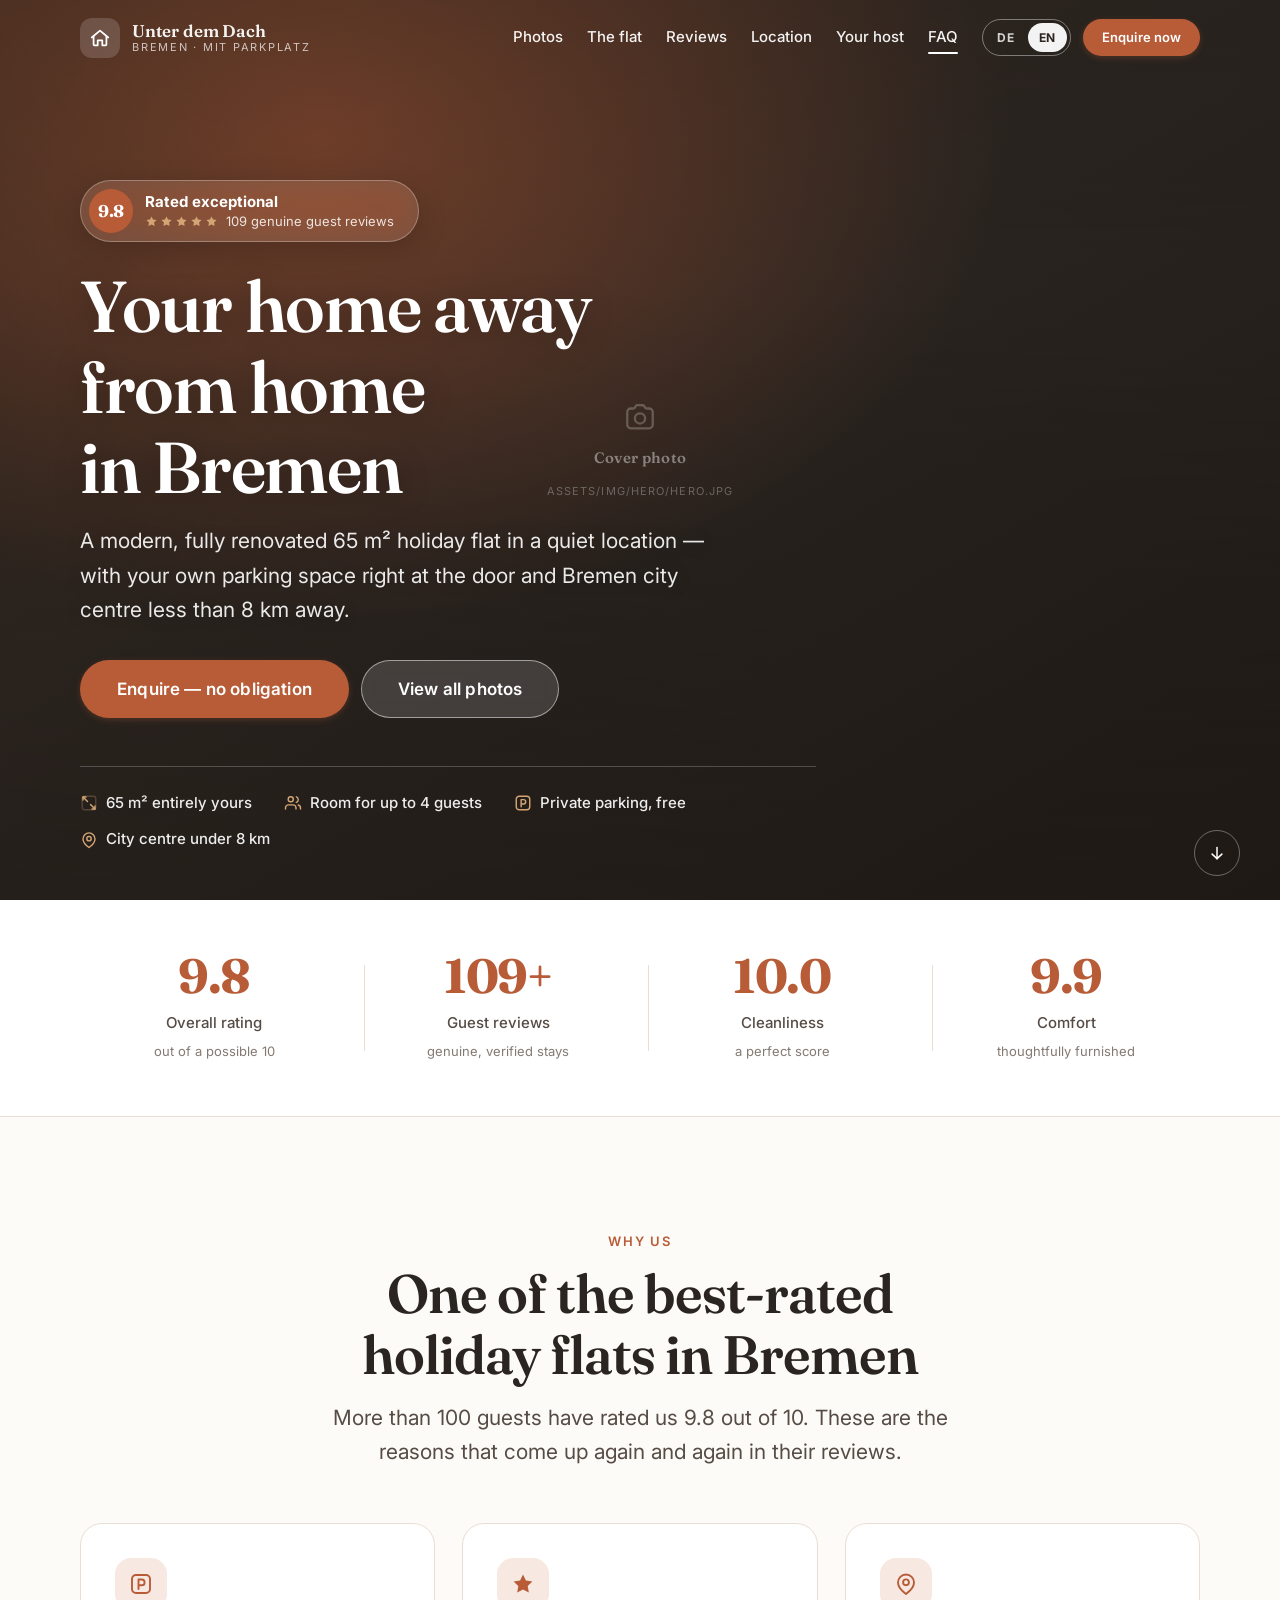
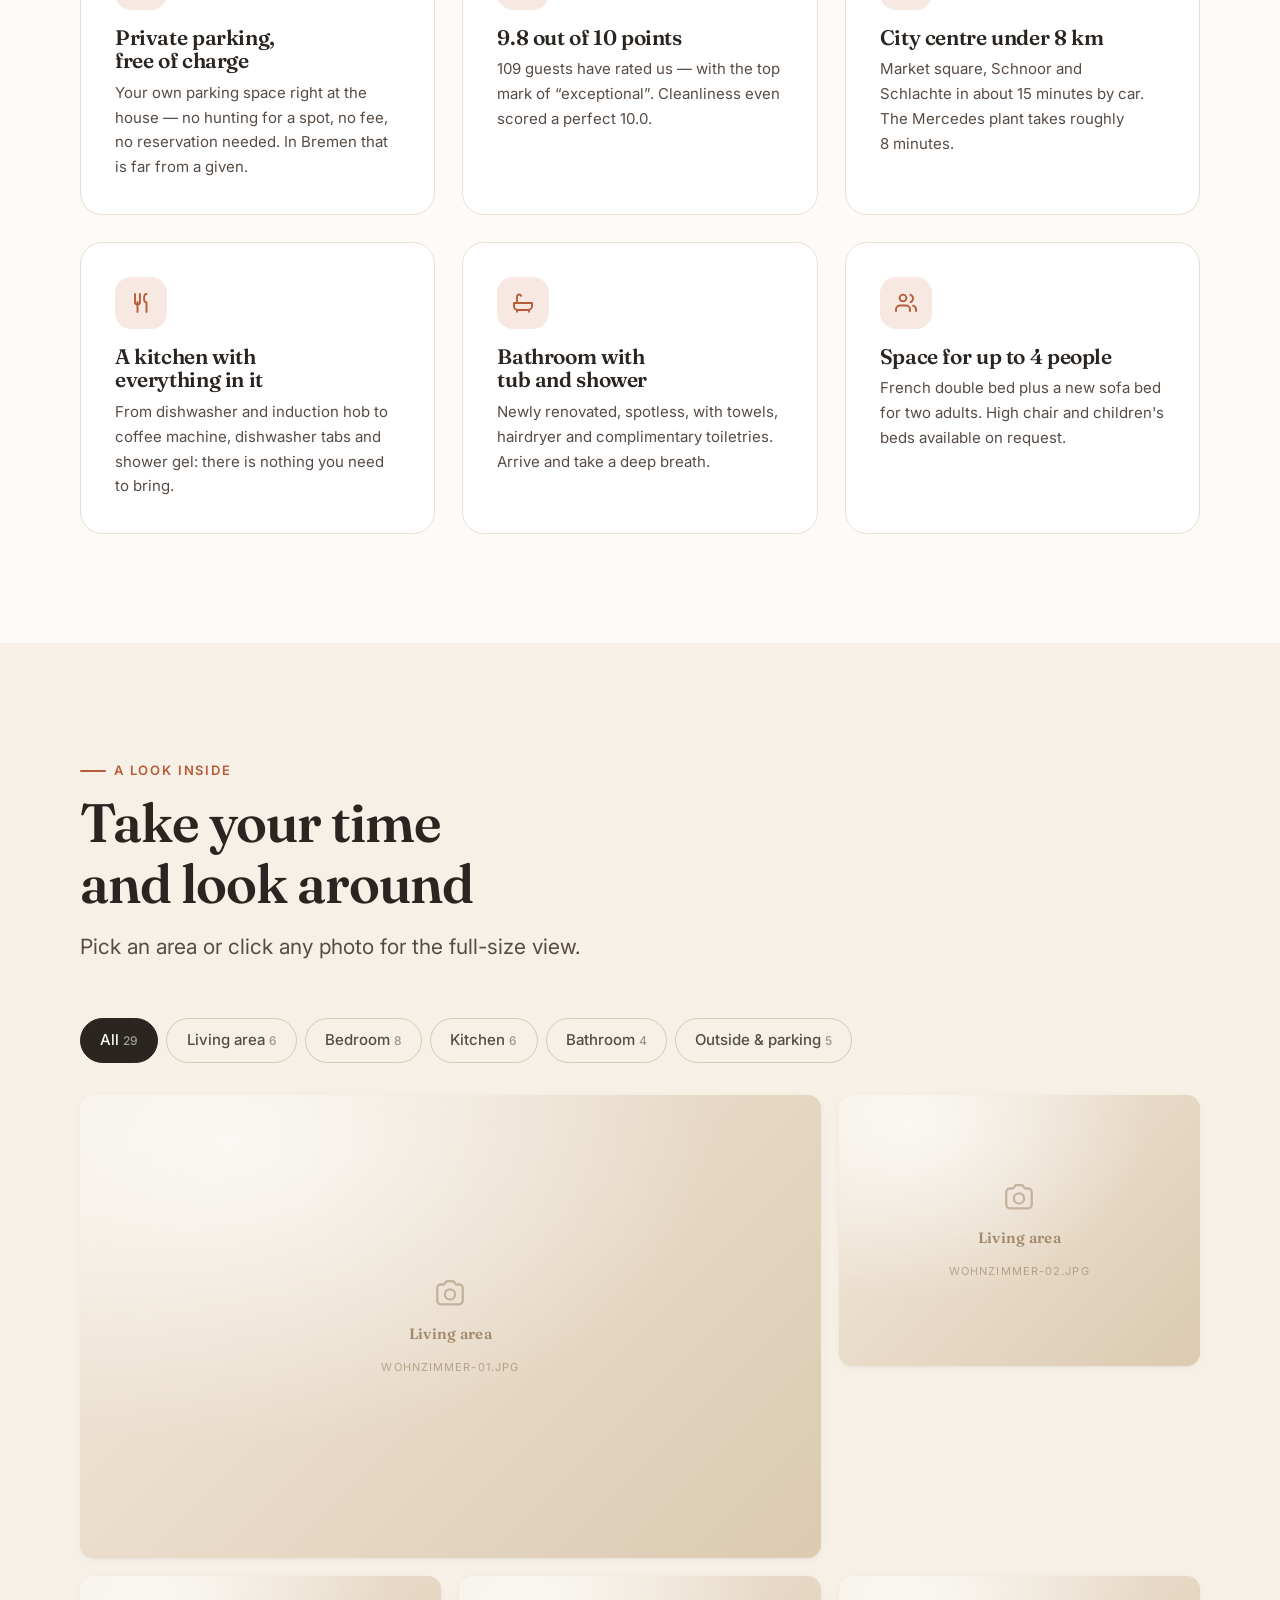
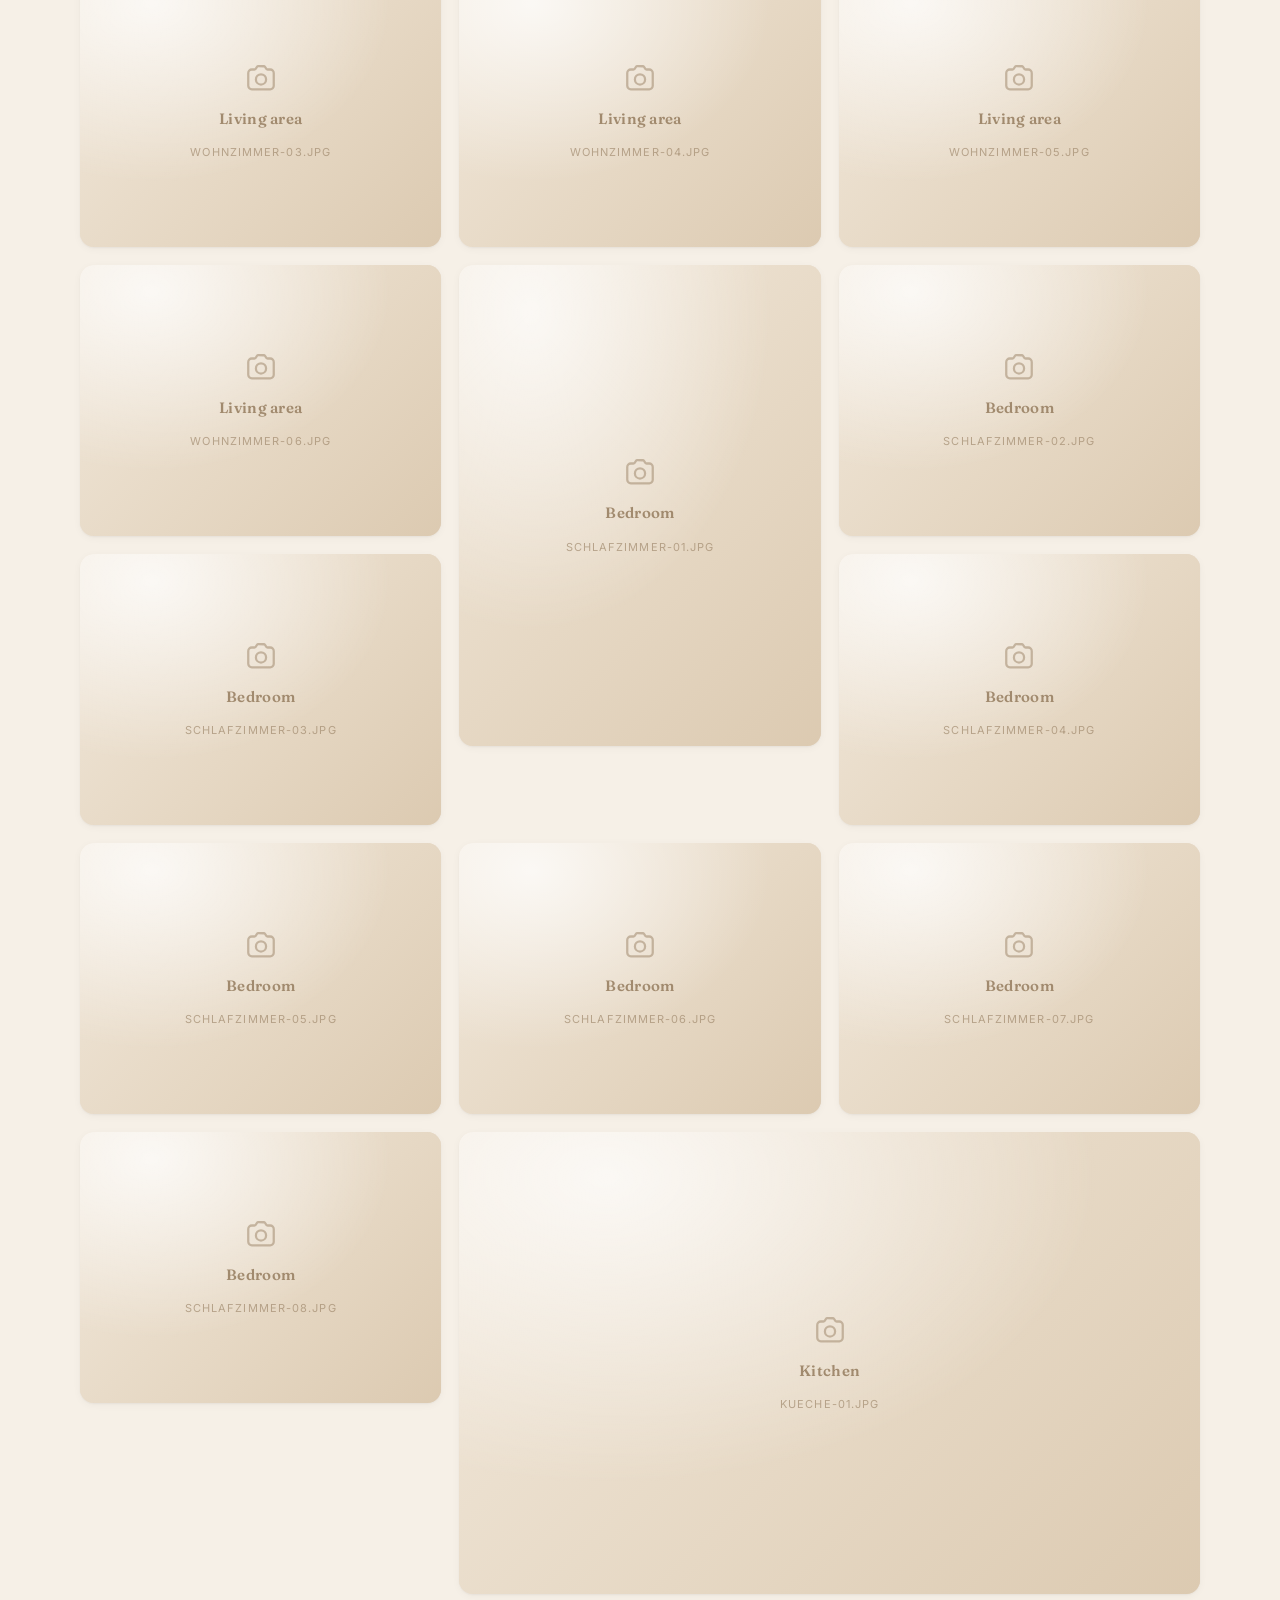
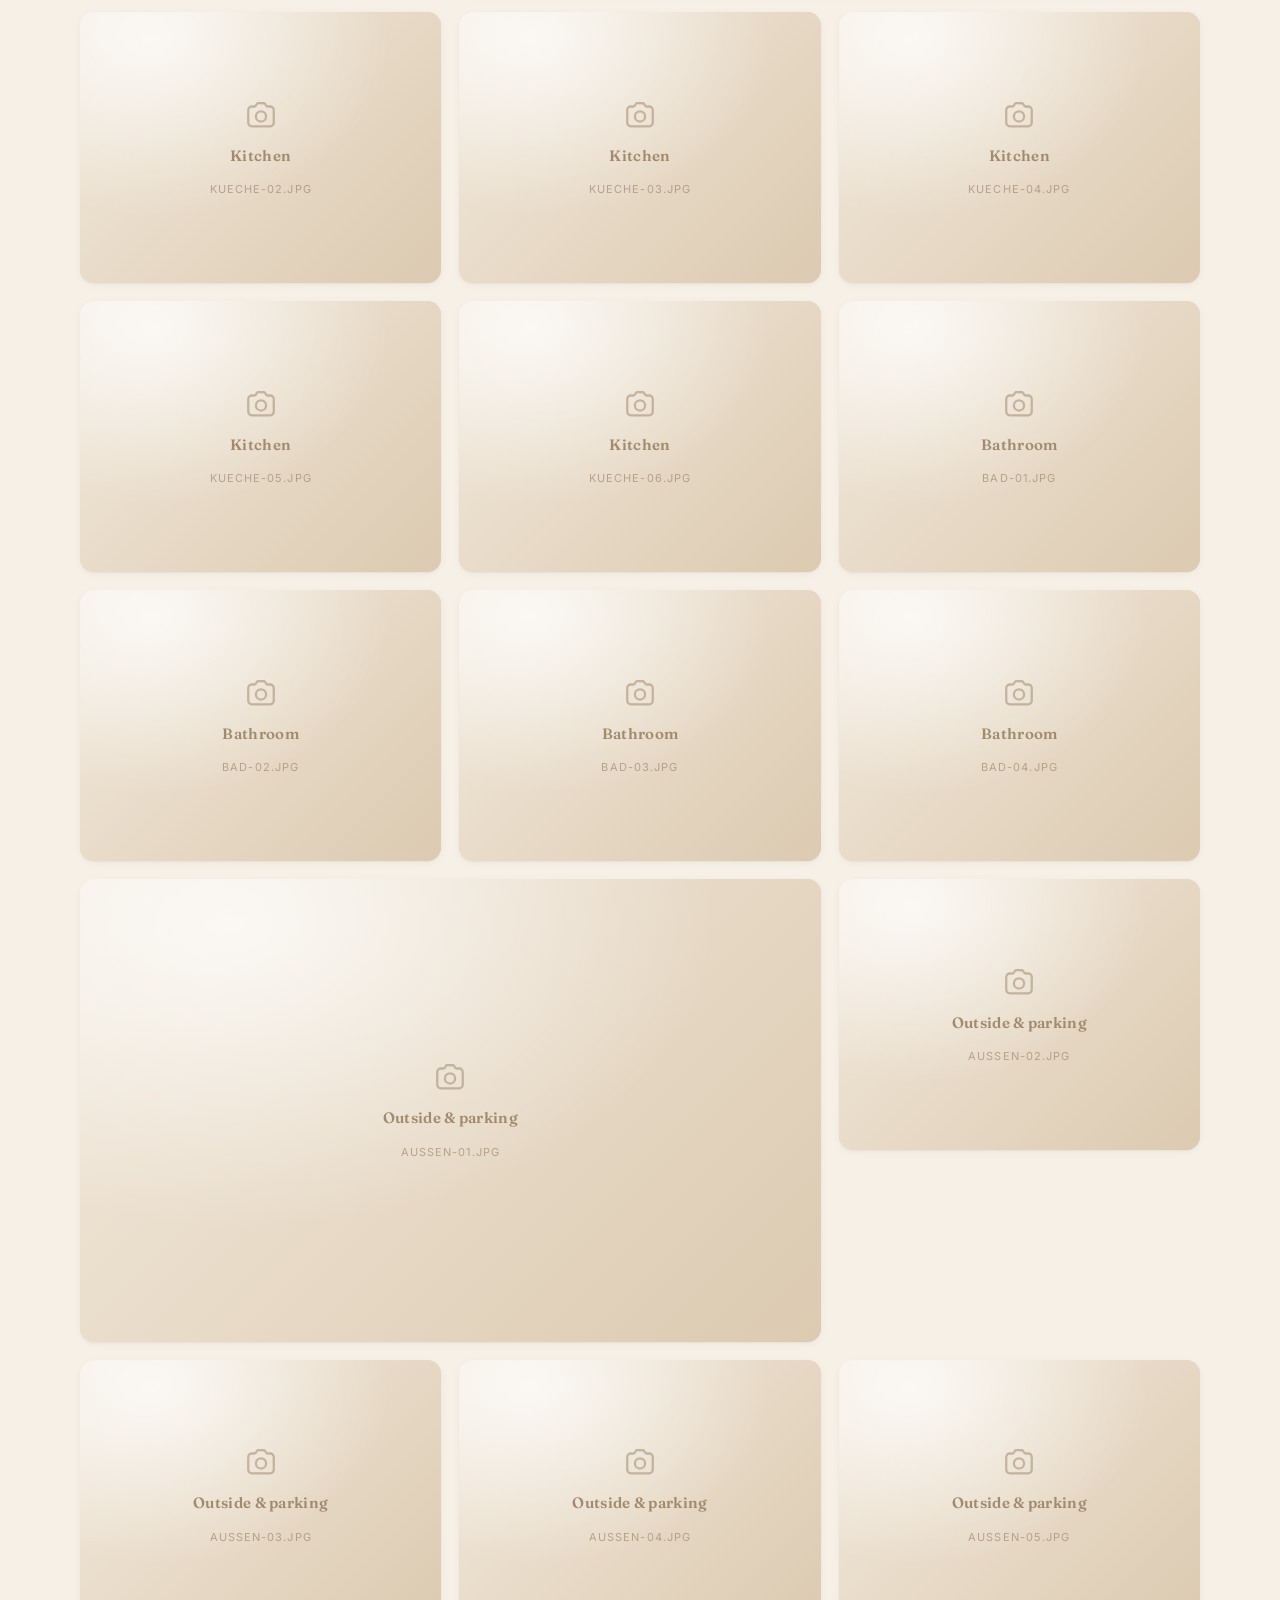
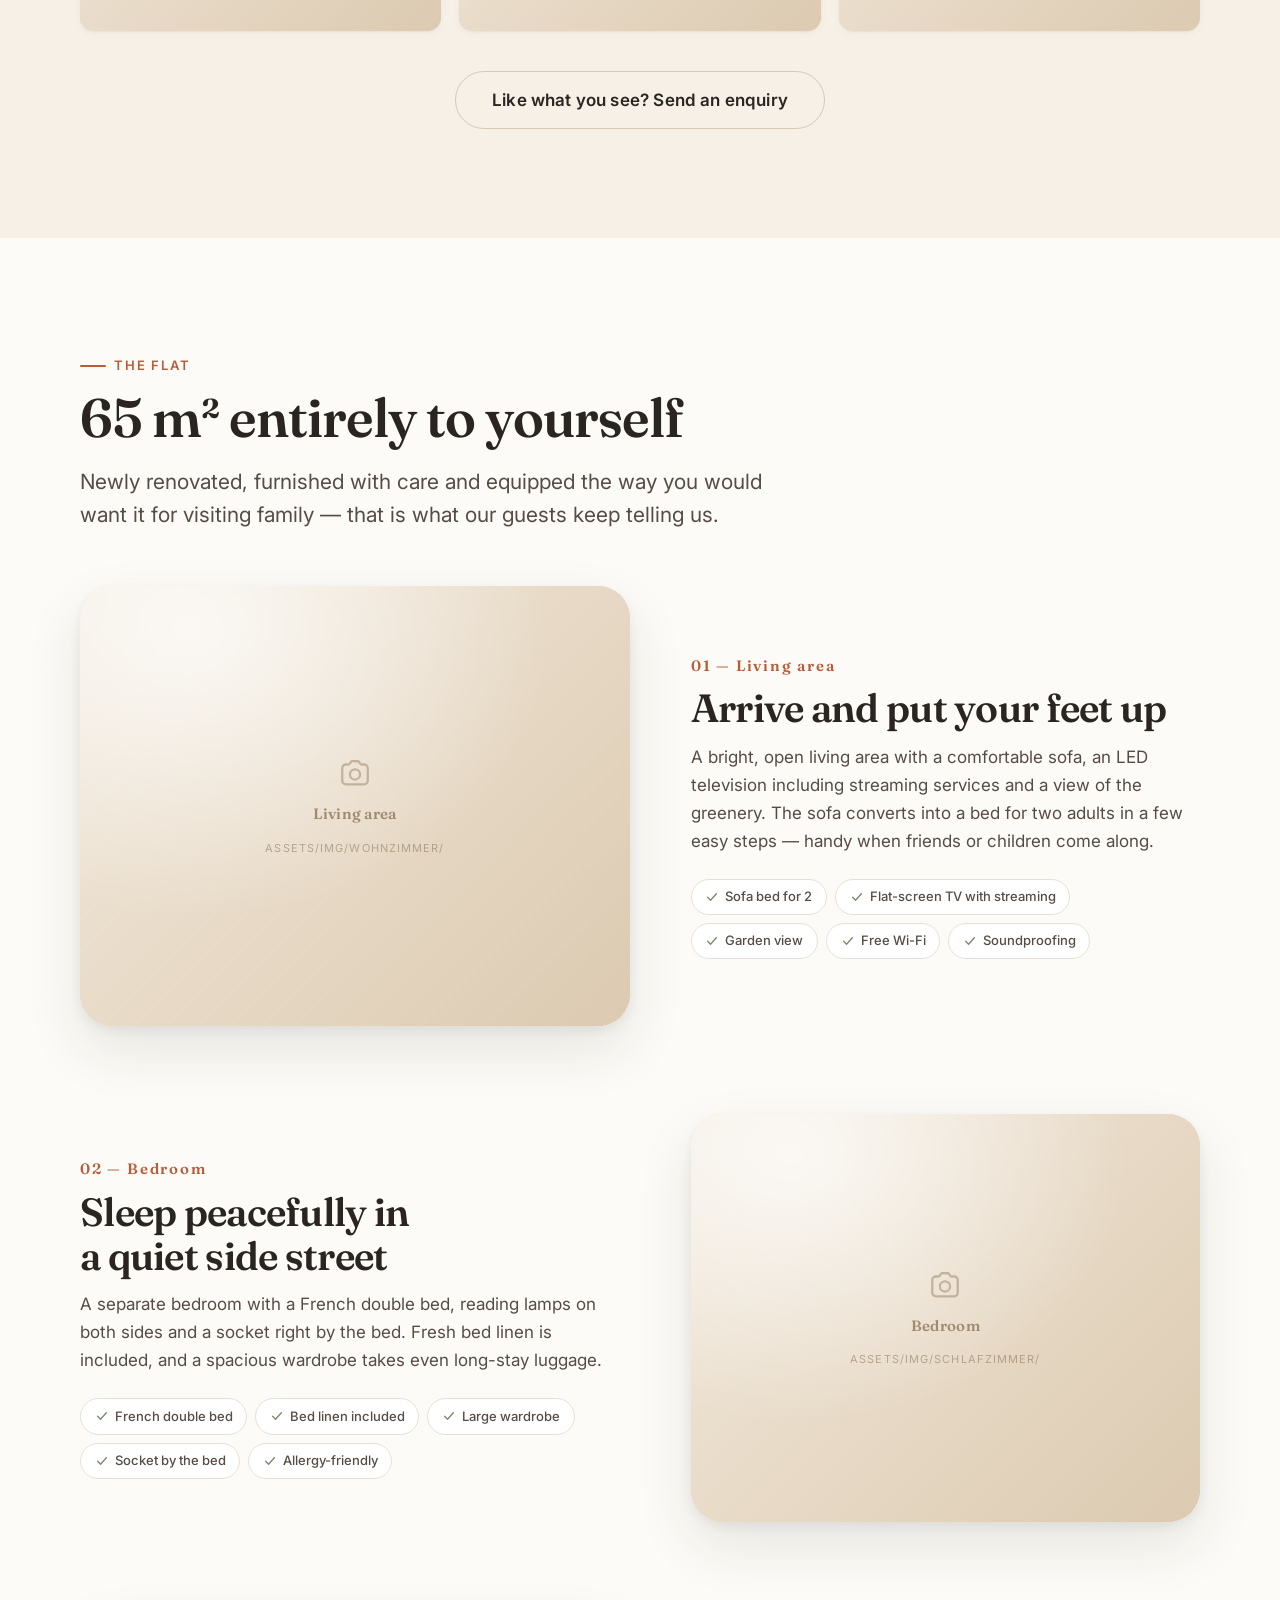
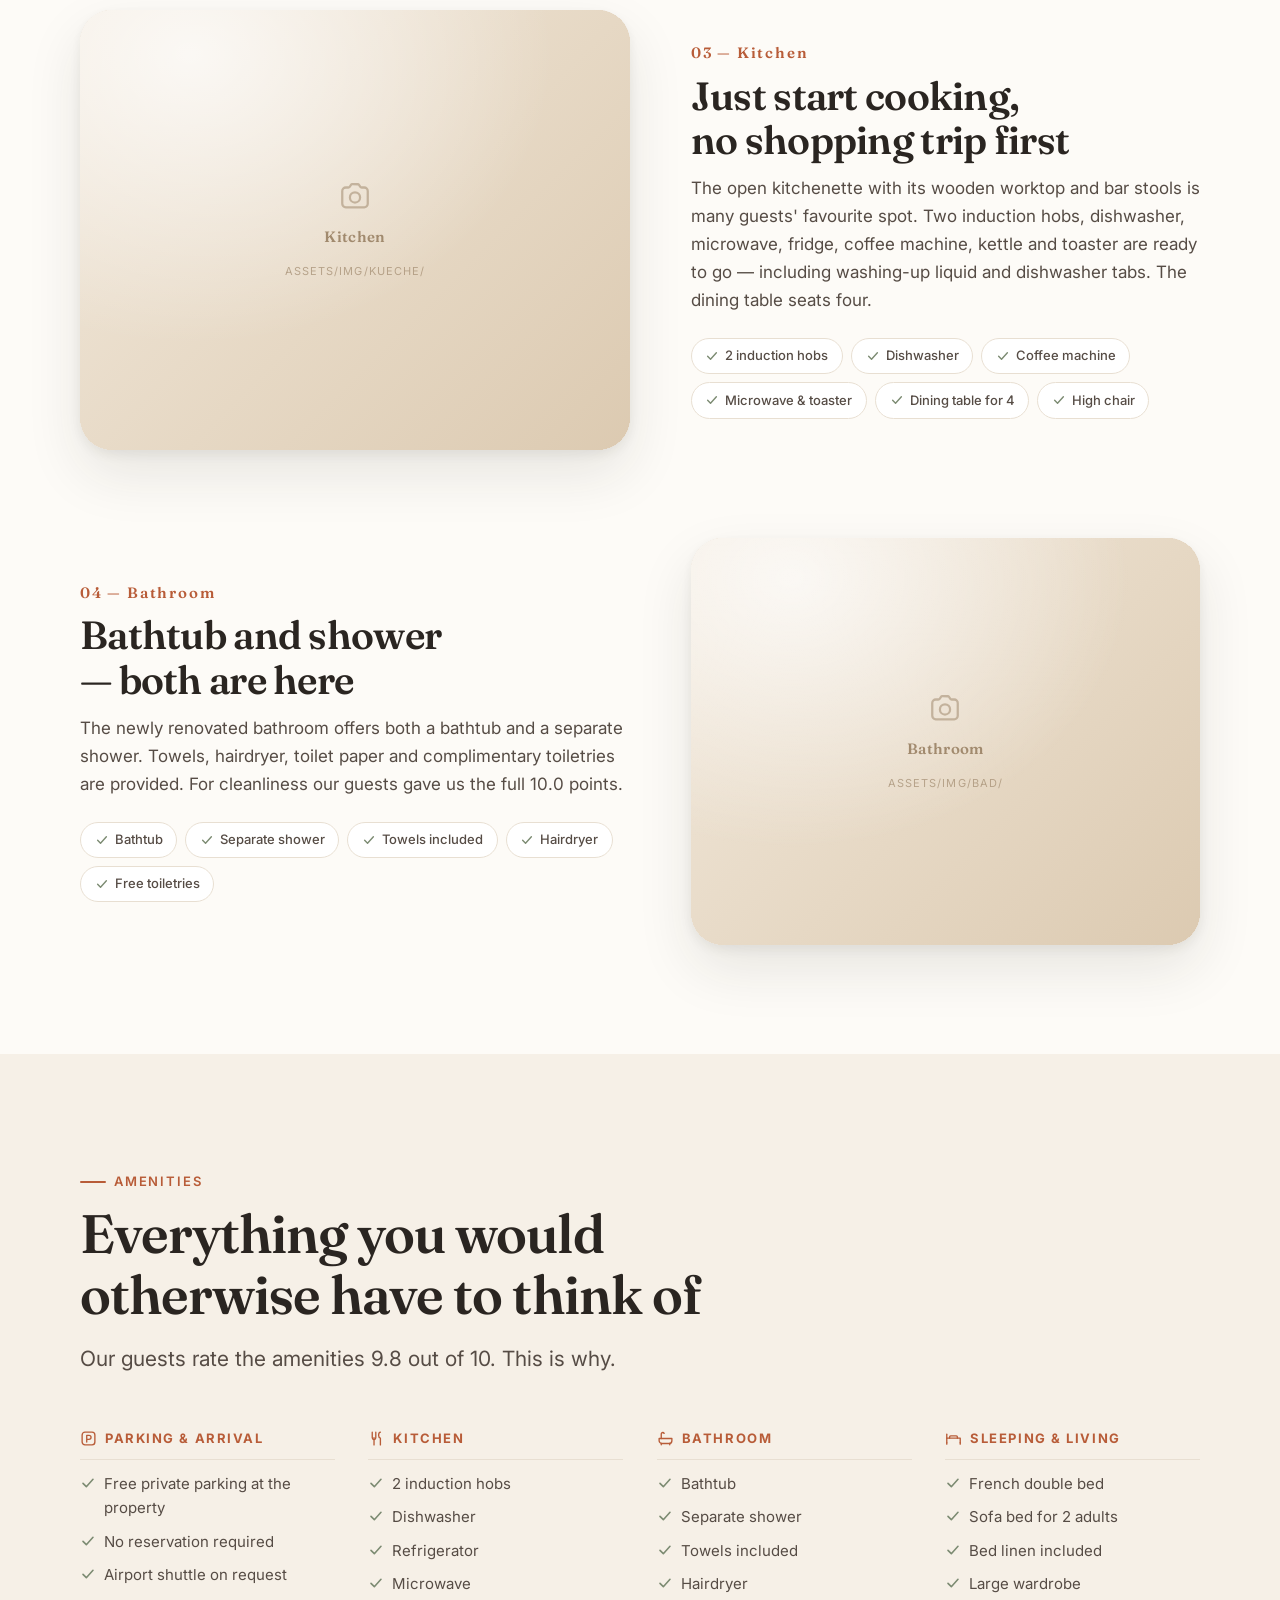
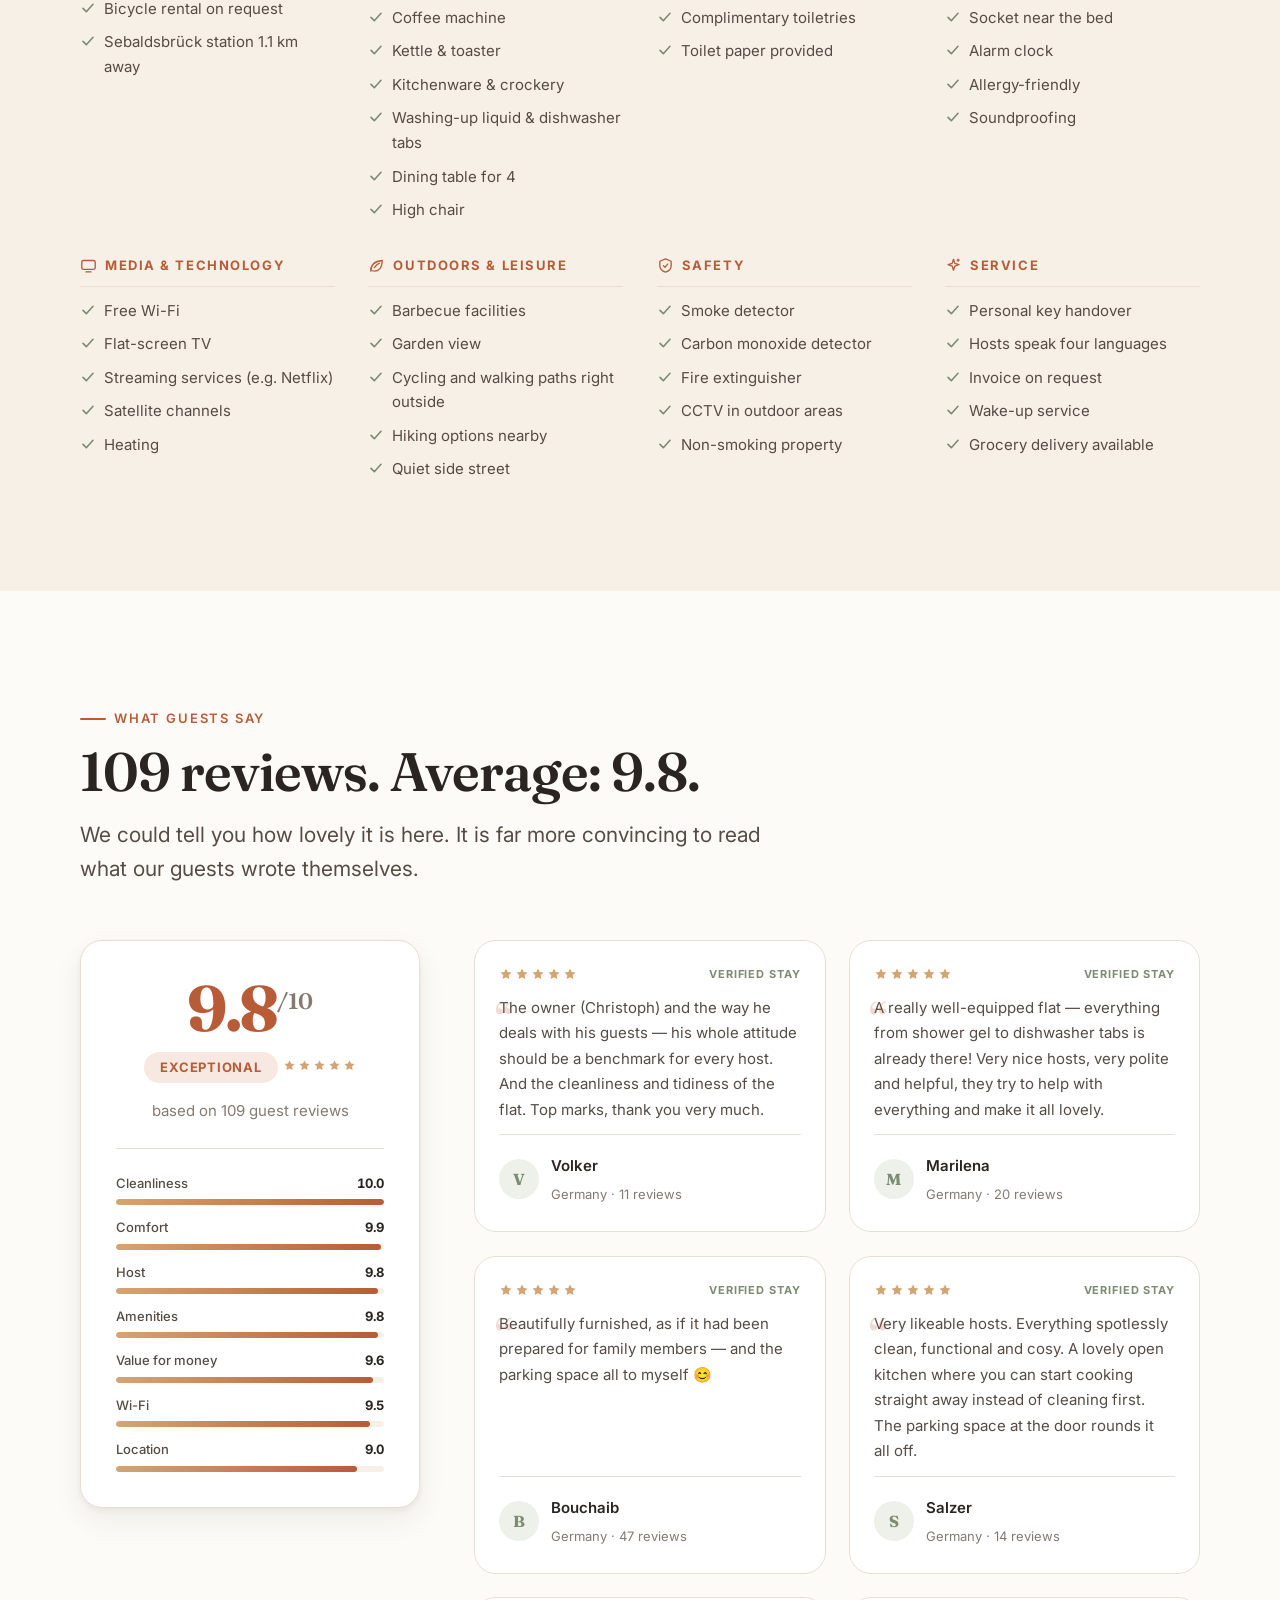
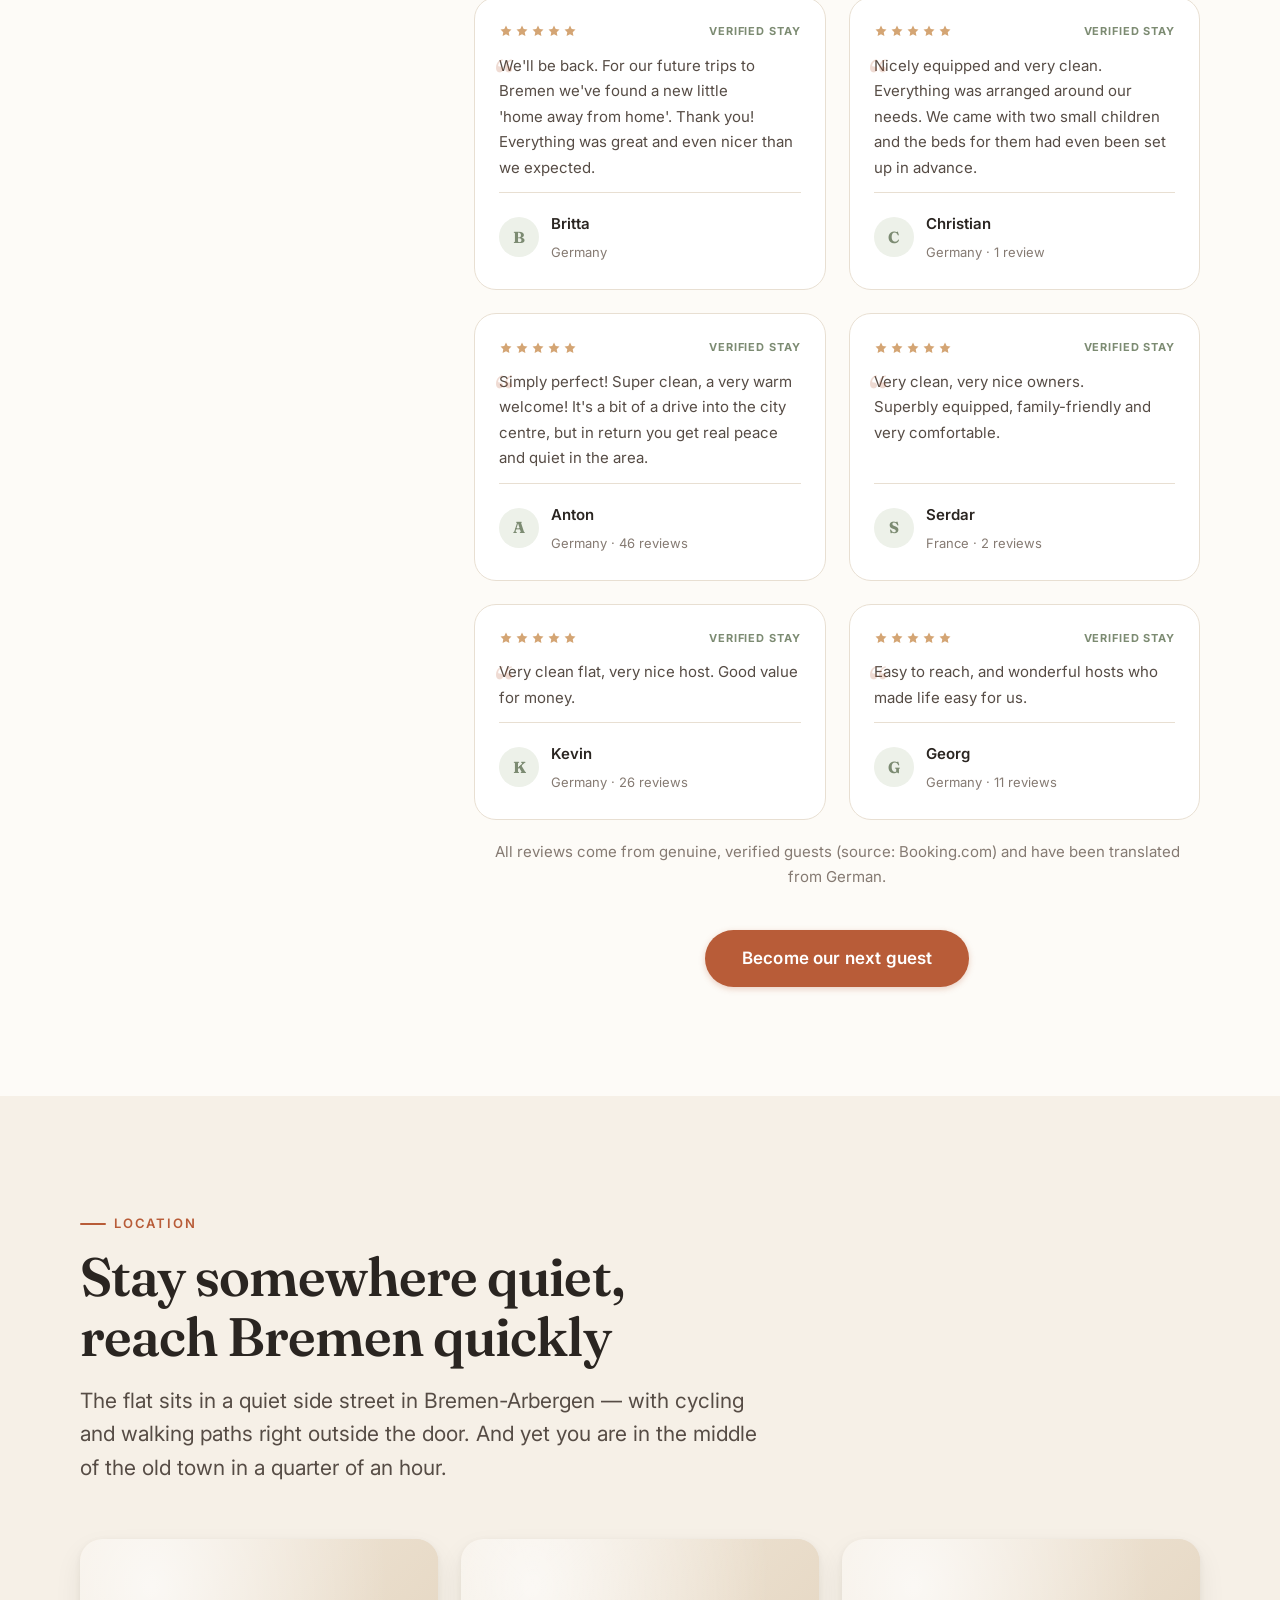
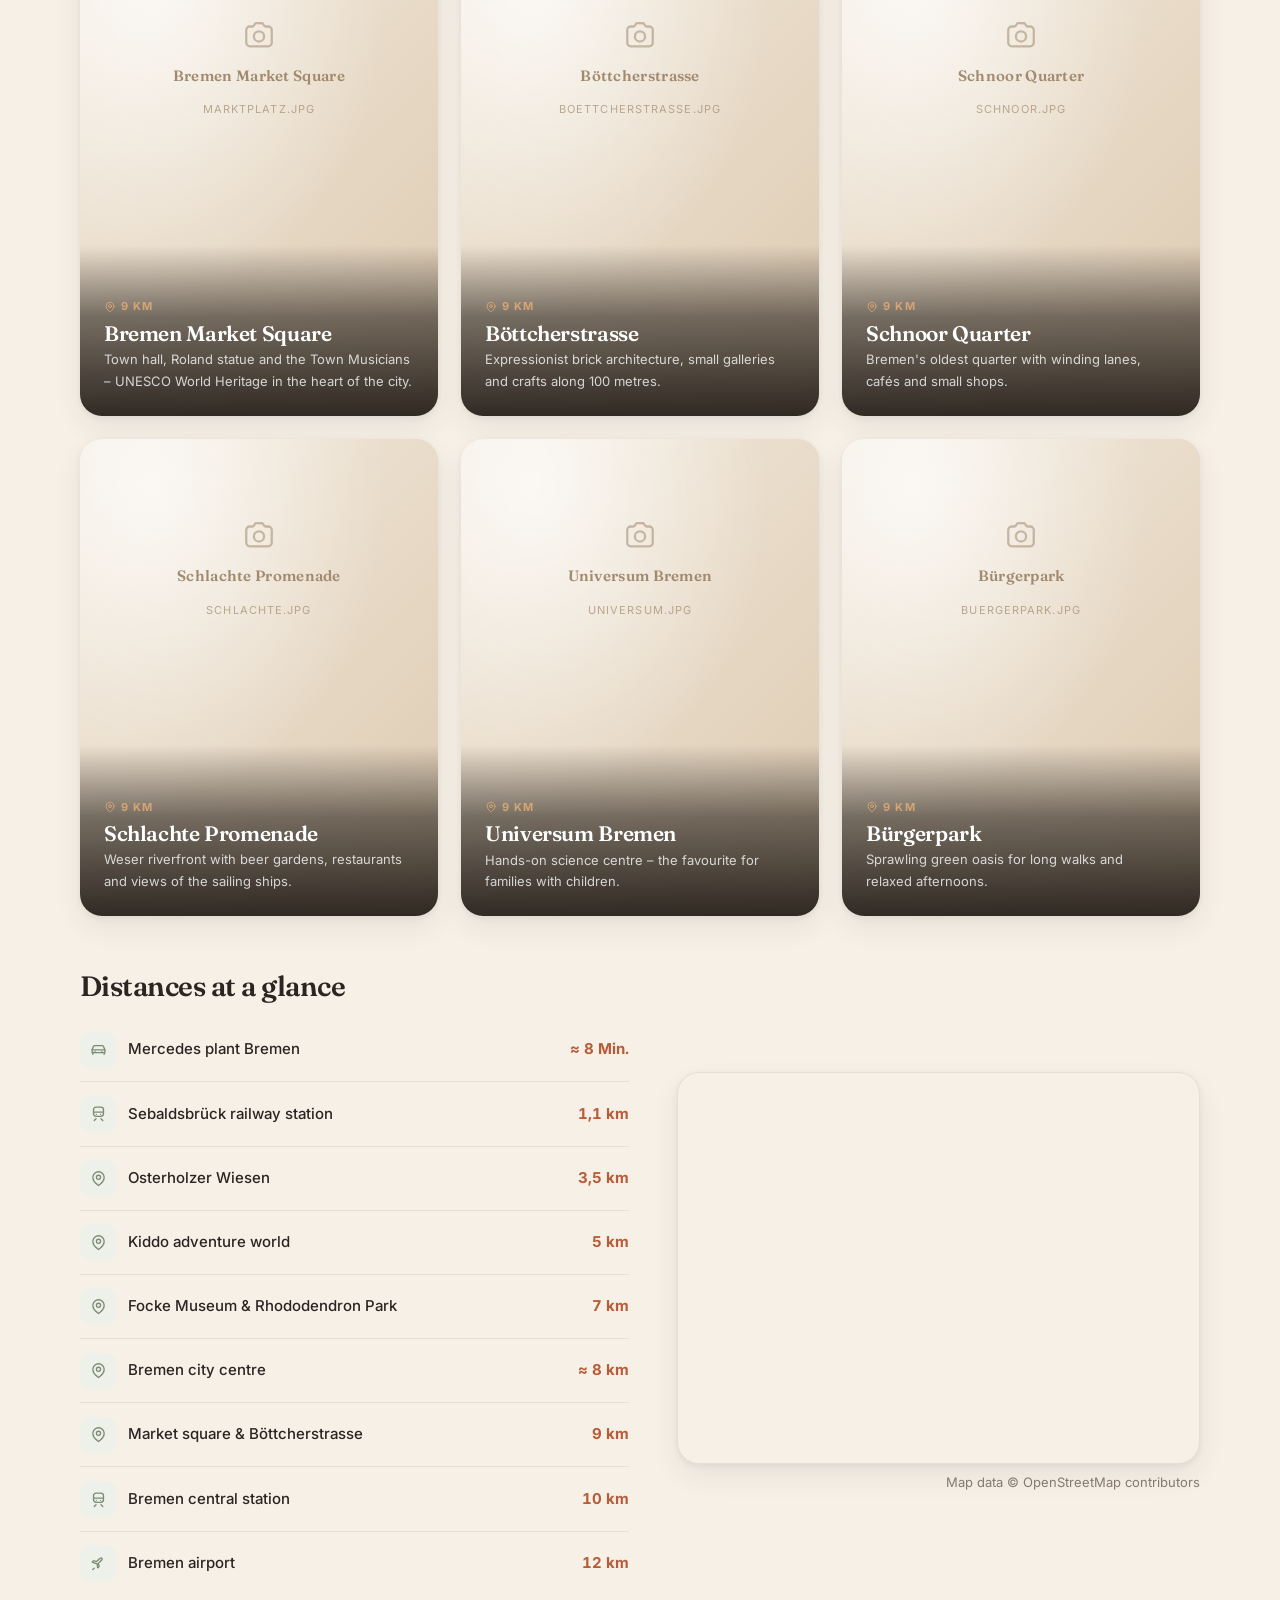
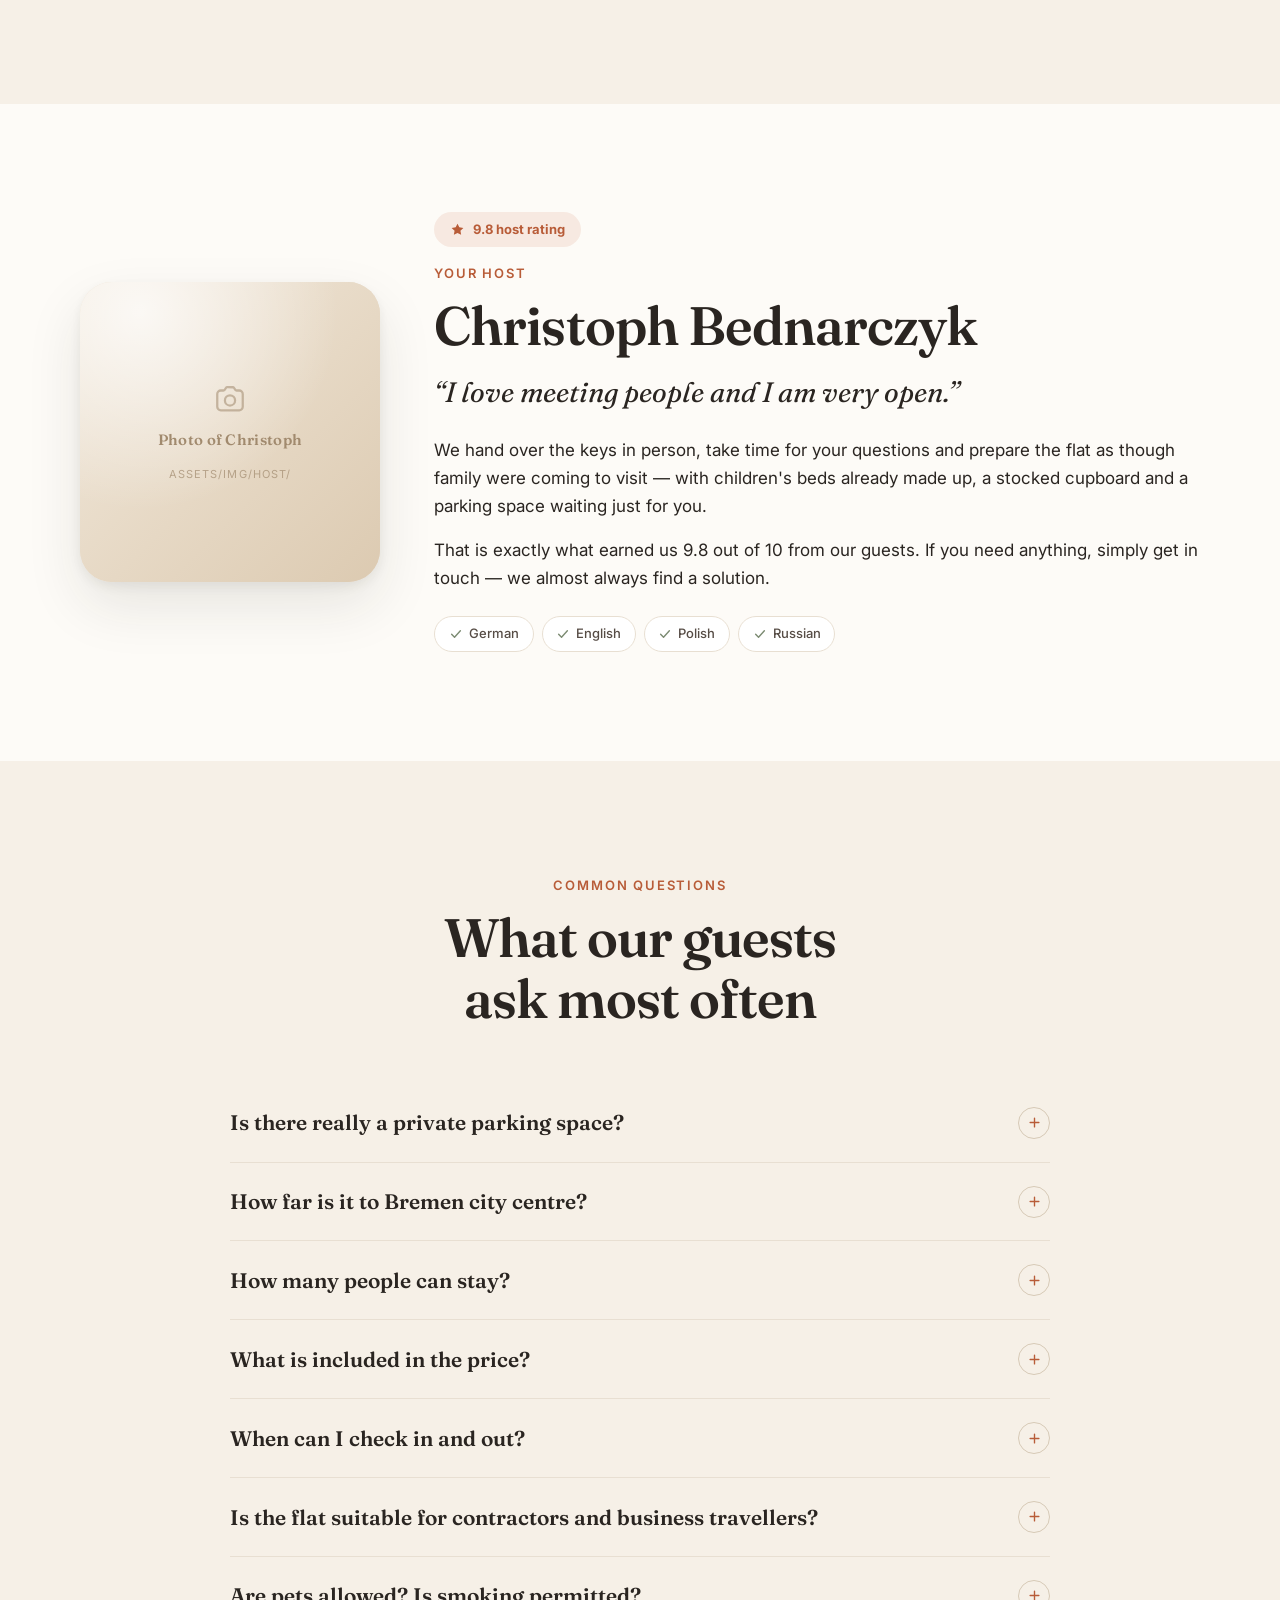
==== index.html @ 3c2c8887 "Landingpage für Ferienwohnung "Unter dem Dach mit Parkplatz" erstellen Statische Landingpage (HTML/C" ====
<!DOCTYPE html>
<html lang="de">
<head>
<meta charset="utf-8">
<meta name="viewport" content="width=device-width, initial-scale=1, viewport-fit=cover">
<title>Unter dem Dach mit Parkplatz · Ferienwohnung Bremen · 9,8/10 bei 109 Bewertungen</title>

<meta name="description" content="Moderne 65 m² Ferienwohnung in Bremen mit eigenem kostenlosen Parkplatz. 9,8 von 10 Punkten bei über 100 Gästebewertungen. Bremer Innenstadt unter 8 km. Jetzt direkt und ohne Buchungsgebühr anfragen.">
<meta name="keywords" content="Ferienwohnung Bremen, Apartment Bremen, Unterkunft Bremen Parkplatz, Monteurwohnung Bremen, Ferienwohnung Bremen Mercedes Werk, Unter dem Dach Bremen">
<meta name="author" content="Christoph Bednarczyk">
<meta name="robots" content="index, follow">
<meta name="theme-color" content="#B85C38">

<!-- Vorschau beim Teilen (WhatsApp, Facebook, LinkedIn) -->
<meta property="og:type" content="website">
<meta property="og:locale" content="de_DE">
<meta property="og:site_name" content="Unter dem Dach mit Parkplatz">
<meta property="og:title" content="Unter dem Dach mit Parkplatz · Ferienwohnung in Bremen">
<meta property="og:description" content="65 m², eigener Parkplatz, Innenstadt unter 8 km — 9,8 von 10 Punkten bei über 100 Gästebewertungen.">
<meta property="og:image" content="assets/img/og/og-image.jpg">
<meta property="og:image:width" content="1200">
<meta property="og:image:height" content="630">
<meta name="twitter:card" content="summary_large_image">
<meta name="twitter:title" content="Unter dem Dach mit Parkplatz · Ferienwohnung in Bremen">
<meta name="twitter:description" content="65 m², eigener Parkplatz, Innenstadt unter 8 km — 9,8 von 10 Punkten bei über 100 Gästebewertungen.">
<meta name="twitter:image" content="assets/img/og/og-image.jpg">

<link rel="canonical" href="https://unter-dem-dach-bremen.de/">
<link rel="icon" href="data:image/svg+xml,%3Csvg xmlns='http://www.w3.org/2000/svg' viewBox='0 0 32 32'%3E%3Crect width='32' height='32' rx='8' fill='%23B85C38'/%3E%3Cpath d='M8 15.5 16 9l8 6.5V24a1 1 0 0 1-1 1h-4.5v-5.5h-5V25H9a1 1 0 0 1-1-1z' fill='%23fff'/%3E%3C/svg%3E">

<link rel="preconnect" href="https://fonts.googleapis.com">
<link rel="preconnect" href="https://fonts.gstatic.com" crossorigin>
<link rel="stylesheet" href="https://fonts.googleapis.com/css2?family=Fraunces:opsz,wght@9..144,500;9..144,600;9..144,700&family=Inter:wght@400;500;600;700&display=swap">
<link rel="stylesheet" href="assets/css/styles.css">

<!-- Strukturierte Daten: sorgt für Sterne-Bewertung in den Google-Suchergebnissen -->
<script type="application/ld+json">
{
  "@context": "https://schema.org",
  "@type": "Apartment",
  "name": "Unter dem Dach mit Parkplatz",
  "description": "Moderne, neu sanierte 65 m² Ferienwohnung in Bremen-Arbergen mit kostenlosem Privatparkplatz, voll ausgestatteter Küche, Bad mit Wanne und Dusche sowie kostenfreiem WLAN. Platz für bis zu 4 Gäste.",
  "url": "https://unter-dem-dach-bremen.de/",
  "image": "https://unter-dem-dach-bremen.de/assets/img/og/og-image.jpg",
  "numberOfRooms": 2,
  "occupancy": { "@type": "QuantitativeValue", "maxValue": 4 },
  "floorSize": { "@type": "QuantitativeValue", "value": 65, "unitCode": "MTK" },
  "petsAllowed": false,
  "smokingAllowed": false,
  "yearBuilt": "1967",
  "address": {
    "@type": "PostalAddress",
    "streetAddress": "Rothaarstraße 23",
    "addressLocality": "Bremen",
    "addressRegion": "Bremen",
    "postalCode": "28307",
    "addressCountry": "DE"
  },
  "geo": { "@type": "GeoCoordinates", "latitude": 53.0546, "longitude": 8.9264 },
  "aggregateRating": {
    "@type": "AggregateRating",
    "ratingValue": "9.8",
    "bestRating": "10",
    "worstRating": "1",
    "ratingCount": "109",
    "reviewCount": "109"
  },
  "amenityFeature": [
    { "@type": "LocationFeatureSpecification", "name": "Kostenloser Privatparkplatz", "value": true },
    { "@type": "LocationFeatureSpecification", "name": "Kostenfreies WLAN", "value": true },
    { "@type": "LocationFeatureSpecification", "name": "Voll ausgestattete Küche", "value": true },
    { "@type": "LocationFeatureSpecification", "name": "Spülmaschine", "value": true },
    { "@type": "LocationFeatureSpecification", "name": "Badewanne", "value": true },
    { "@type": "LocationFeatureSpecification", "name": "Dusche", "value": true },
    { "@type": "LocationFeatureSpecification", "name": "Waschmaschine", "value": false },
    { "@type": "LocationFeatureSpecification", "name": "Flachbild-TV mit Streaming", "value": true },
    { "@type": "LocationFeatureSpecification", "name": "Grillmöglichkeit", "value": true },
    { "@type": "LocationFeatureSpecification", "name": "Nichtraucherunterkunft", "value": true },
    { "@type": "LocationFeatureSpecification", "name": "Kinderhochstuhl", "value": true },
    { "@type": "LocationFeatureSpecification", "name": "Rauchmelder und Kohlenmonoxid-Melder", "value": true }
  ],
  "review": [
    { "@type": "Review", "author": { "@type": "Person", "name": "Volker" },
      "reviewRating": { "@type": "Rating", "ratingValue": "10", "bestRating": "10" },
      "reviewBody": "Der Besitzer (Christoph) und der damit verbundene Umgang mit seinen Kunden, seine Grundeinstellung sollte jedem Vermieter von Unterkünften ein Maßstab sein. Die Sauberkeit und Ordnung der Wohnung. Top, vielen Dank." },
    { "@type": "Review", "author": { "@type": "Person", "name": "Marilena" },
      "reviewRating": { "@type": "Rating", "ratingValue": "10", "bestRating": "10" },
      "reviewBody": "Wirklich sehr gut ausgestattete Wohnung, es gibt sogar vom Duschgel bis zu Geschirrspültabs alles schon vor Ort! Sehr nette Gastgeber, sehr höflich und hilfsbereit." },
    { "@type": "Review", "author": { "@type": "Person", "name": "Britta" },
      "reviewRating": { "@type": "Rating", "ratingValue": "10", "bestRating": "10" },
      "reviewBody": "Wir kommen wieder. Bei unseren zukünftigen Bremen-Reisen haben wir ein neues kleines Zuhause auf Zeit gefunden. Es war alles super und schöner, als wir erwartet haben." }
  ]
}
</script>
<script type="application/ld+json">
{
  "@context": "https://schema.org",
  "@type": "FAQPage",
  "mainEntity": [
    { "@type": "Question", "name": "Gibt es einen Parkplatz?",
      "acceptedAnswer": { "@type": "Answer", "text": "Ja. Zur Wohnung gehört ein eigener Privatparkplatz direkt am Haus – kostenfrei und ohne Reservierung. Der Stellplatz steht während des gesamten Aufenthalts nur Ihnen zur Verfügung." } },
    { "@type": "Question", "name": "Wie weit ist es in die Bremer Innenstadt?",
      "acceptedAnswer": { "@type": "Answer", "text": "Der Bremer Marktplatz liegt rund 8 bis 9 km entfernt, mit dem Auto etwa 15 Minuten. Der Bahnhof Sebaldsbrück ist nur 1,1 km entfernt." } },
    { "@type": "Question", "name": "Wie viele Personen finden Platz?",
      "acceptedAnswer": { "@type": "Answer", "text": "Bis zu 4 Personen. Im Schlafzimmer steht ein französisches Doppelbett, im Wohnbereich eine neue Couch mit Schlafmöglichkeit für zwei Erwachsene. Ein Kinderhochstuhl ist vorhanden." } },
    { "@type": "Question", "name": "Sind Bettwäsche und Handtücher inklusive?",
      "acceptedAnswer": { "@type": "Answer", "text": "Ja, Bettwäsche und ein Handtuch pro Person sind im Preis enthalten. Auch Duschgel, Toilettenpapier und Geschirrspültabs sind vor Ort." } },
    { "@type": "Question", "name": "Wie weit ist das Mercedes-Werk Bremen entfernt?",
      "acceptedAnswer": { "@type": "Answer", "text": "Das Mercedes-Werk Bremen erreichen Sie mit dem Auto oder Fahrrad in etwa 8 Minuten. Die Wohnung ist damit auch für berufliche Aufenthalte gut geeignet." } },
    { "@type": "Question", "name": "Sind Haustiere erlaubt?",
      "acceptedAnswer": { "@type": "Answer", "text": "Haustiere sind in der Wohnung leider nicht gestattet. Die gesamte Unterkunft ist außerdem Nichtraucherbereich." } }
  ]
}
</script>
</head>

<body>
<a class="skip-link" href="#main" data-i18n="a11y.skip">Zum Inhalt springen</a>

<!-- =====================================================================
     Icon-Sammlung (unsichtbar, wird per <use> referenziert)
     ===================================================================== -->
<svg width="0" height="0" style="position:absolute" aria-hidden="true" focusable="false">
  <defs>
    <symbol id="i-roof" viewBox="0 0 24 24" fill="none" stroke="currentColor" stroke-width="1.9" stroke-linecap="round" stroke-linejoin="round"><path d="M3 11.5 12 4l9 7.5"/><path d="M5 10v9a1 1 0 0 0 1 1h3.5v-5.5h5V20H18a1 1 0 0 0 1-1v-9"/></symbol>
    <symbol id="i-star" viewBox="0 0 24 24" fill="currentColor"><path d="m12 2.6 2.9 5.9 6.5.95-4.7 4.58 1.11 6.47L12 17.44 6.19 20.5 7.3 14.03 2.6 9.45l6.5-.95z"/></symbol>
    <symbol id="i-parking" viewBox="0 0 24 24" fill="none" stroke="currentColor" stroke-width="1.9" stroke-linecap="round" stroke-linejoin="round"><rect x="3" y="3" width="18" height="18" rx="4"/><path d="M9.5 17V7.5h3.2a2.9 2.9 0 0 1 0 5.8H9.5"/></symbol>
    <symbol id="i-wifi" viewBox="0 0 24 24" fill="none" stroke="currentColor" stroke-width="1.9" stroke-linecap="round" stroke-linejoin="round"><path d="M2.5 9a15 15 0 0 1 19 0"/><path d="M5.6 12.6a10 10 0 0 1 12.8 0"/><path d="M8.8 16.2a5.2 5.2 0 0 1 6.4 0"/><circle cx="12" cy="19.5" r="1.1" fill="currentColor" stroke="none"/></symbol>
    <symbol id="i-area" viewBox="0 0 24 24" fill="none" stroke="currentColor" stroke-width="1.9" stroke-linecap="round" stroke-linejoin="round"><path d="M4 8V4h4"/><path d="M20 16v4h-4"/><path d="M4 4l6 6"/><path d="M20 20l-6-6"/><rect x="3" y="3" width="18" height="18" rx="3" opacity=".28"/></symbol>
    <symbol id="i-users" viewBox="0 0 24 24" fill="none" stroke="currentColor" stroke-width="1.9" stroke-linecap="round" stroke-linejoin="round"><path d="M16 20v-1.5a4 4 0 0 0-4-4H6a4 4 0 0 0-4 4V20"/><circle cx="9" cy="7" r="3.4"/><path d="M22 20v-1.5a4 4 0 0 0-3-3.87"/><path d="M16.5 3.8a4 4 0 0 1 0 7.4"/></symbol>
    <symbol id="i-pin" viewBox="0 0 24 24" fill="none" stroke="currentColor" stroke-width="1.9" stroke-linecap="round" stroke-linejoin="round"><path d="M20 10.5c0 5.5-8 11.5-8 11.5s-8-6-8-11.5a8 8 0 0 1 16 0Z"/><circle cx="12" cy="10.3" r="2.9"/></symbol>
    <symbol id="i-check" viewBox="0 0 24 24" fill="none" stroke="currentColor" stroke-width="2.4" stroke-linecap="round" stroke-linejoin="round"><path d="m4.5 12.5 5 5 10-11"/></symbol>
    <symbol id="i-check-circle" viewBox="0 0 24 24" fill="none" stroke="currentColor" stroke-width="1.9" stroke-linecap="round" stroke-linejoin="round"><circle cx="12" cy="12" r="9.2"/><path d="m8 12.3 2.7 2.7L16 9.6"/></symbol>
    <symbol id="i-plus" viewBox="0 0 24 24" fill="none" stroke="currentColor" stroke-width="2.2" stroke-linecap="round"><path d="M12 5v14M5 12h14"/></symbol>
    <symbol id="i-arrow-down" viewBox="0 0 24 24" fill="none" stroke="currentColor" stroke-width="2" stroke-linecap="round" stroke-linejoin="round"><path d="M12 4.5v15"/><path d="m5.5 13.5 6.5 6 6.5-6"/></symbol>
    <symbol id="i-arrow-right" viewBox="0 0 24 24" fill="none" stroke="currentColor" stroke-width="2" stroke-linecap="round" stroke-linejoin="round"><path d="M4.5 12h15"/><path d="m13 5.5 6.5 6.5-6.5 6.5"/></symbol>
    <symbol id="i-chev-left" viewBox="0 0 24 24" fill="none" stroke="currentColor" stroke-width="2.2" stroke-linecap="round" stroke-linejoin="round"><path d="m15 5-7 7 7 7"/></symbol>
    <symbol id="i-chev-right" viewBox="0 0 24 24" fill="none" stroke="currentColor" stroke-width="2.2" stroke-linecap="round" stroke-linejoin="round"><path d="m9 5 7 7-7 7"/></symbol>
    <symbol id="i-x" viewBox="0 0 24 24" fill="none" stroke="currentColor" stroke-width="2.2" stroke-linecap="round"><path d="M6 6l12 12M18 6 6 18"/></symbol>
    <symbol id="i-menu" viewBox="0 0 24 24" fill="none" stroke="currentColor" stroke-width="2" stroke-linecap="round"><path d="M4 7h16M4 12h16M4 17h16"/></symbol>
    <symbol id="i-camera" viewBox="0 0 24 24" fill="none" stroke="currentColor" stroke-width="1.6" stroke-linecap="round" stroke-linejoin="round"><path d="M3 8.5A2.5 2.5 0 0 1 5.5 6h1.9a1 1 0 0 0 .83-.44l.94-1.4A1 1 0 0 1 10 3.7h4a1 1 0 0 1 .83.45l.94 1.4A1 1 0 0 0 16.6 6h1.9A2.5 2.5 0 0 1 21 8.5v9a2.5 2.5 0 0 1-2.5 2.5h-13A2.5 2.5 0 0 1 3 17.5Z"/><circle cx="12" cy="13" r="3.6"/></symbol>
    <symbol id="i-kitchen" viewBox="0 0 24 24" fill="none" stroke="currentColor" stroke-width="1.9" stroke-linecap="round" stroke-linejoin="round"><path d="M6 3v8a2.5 2.5 0 0 0 5 0V3"/><path d="M8.5 11v10"/><path d="M17.5 3c-1.4 0-2.5 2-2.5 4.8 0 2.2.9 3.4 2.5 3.7V21"/></symbol>
    <symbol id="i-bath" viewBox="0 0 24 24" fill="none" stroke="currentColor" stroke-width="1.9" stroke-linecap="round" stroke-linejoin="round"><path d="M3 12h18v3a4 4 0 0 1-4 4H7a4 4 0 0 1-4-4Z"/><path d="M6 12V5.6A2.1 2.1 0 0 1 8.1 3.5c1 0 1.7.5 2 1.3"/><path d="M6 19v1.8M18 19v1.8"/></symbol>
    <symbol id="i-bed" viewBox="0 0 24 24" fill="none" stroke="currentColor" stroke-width="1.9" stroke-linecap="round" stroke-linejoin="round"><path d="M2.5 18v-6.5h19V18"/><path d="M2.5 18v2M21.5 18v2"/><path d="M2.5 11.5V6"/><path d="M6.5 11.5V9.8a1.5 1.5 0 0 1 1.5-1.5h8a1.5 1.5 0 0 1 1.5 1.5v1.7"/></symbol>
    <symbol id="i-tv" viewBox="0 0 24 24" fill="none" stroke="currentColor" stroke-width="1.9" stroke-linecap="round" stroke-linejoin="round"><rect x="2.5" y="5" width="19" height="12.5" rx="2.5"/><path d="M8.5 21h7"/></symbol>
    <symbol id="i-leaf" viewBox="0 0 24 24" fill="none" stroke="currentColor" stroke-width="1.9" stroke-linecap="round" stroke-linejoin="round"><path d="M4 20c0-8 5-14 16-15 0 11-5.5 15-11 15a5 5 0 0 1-5-5Z"/><path d="M9 15c1.8-3 4-5 7-6.4"/></symbol>
    <symbol id="i-shield" viewBox="0 0 24 24" fill="none" stroke="currentColor" stroke-width="1.9" stroke-linecap="round" stroke-linejoin="round"><path d="M12 2.8 20 6v6c0 5-3.4 8-8 9.3C7.4 20 4 17 4 12V6Z"/><path d="m9 12.2 2.2 2.2L15.2 10"/></symbol>
    <symbol id="i-train" viewBox="0 0 24 24" fill="none" stroke="currentColor" stroke-width="1.9" stroke-linecap="round" stroke-linejoin="round"><rect x="5" y="3" width="14" height="13" rx="3.5"/><path d="M5 10h14"/><path d="M8.5 19.5 6 22M15.5 19.5 18 22"/><circle cx="9" cy="13.2" r=".9" fill="currentColor" stroke="none"/><circle cx="15" cy="13.2" r=".9" fill="currentColor" stroke="none"/></symbol>
    <symbol id="i-plane" viewBox="0 0 24 24" fill="none" stroke="currentColor" stroke-width="1.9" stroke-linecap="round" stroke-linejoin="round"><path d="M10.2 12.6 3.5 10.4a.6.6 0 0 1-.1-1.1l1.5-.9a1 1 0 0 1 .8-.1l3.6 1 3.4-3.4c1.5-1.5 3.1-2.4 4-1.5s0 2.5-1.5 4l-3.4 3.4 1 3.6a1 1 0 0 1-.1.8l-.9 1.5a.6.6 0 0 1-1.1-.1Z"/><path d="M6 18.5 4 20.5"/></symbol>
    <symbol id="i-car" viewBox="0 0 24 24" fill="none" stroke="currentColor" stroke-width="1.9" stroke-linecap="round" stroke-linejoin="round"><path d="M4 16.5v2.2M20 16.5v2.2"/><path d="M3 16.5v-4l1.9-4.6A2 2 0 0 1 6.7 6.6h10.6a2 2 0 0 1 1.8 1.3L21 12.5v4Z"/><path d="M3 12.5h18"/><circle cx="7.2" cy="14.6" r="1" fill="currentColor" stroke="none"/><circle cx="16.8" cy="14.6" r="1" fill="currentColor" stroke="none"/></symbol>
    <symbol id="i-clock" viewBox="0 0 24 24" fill="none" stroke="currentColor" stroke-width="1.9" stroke-linecap="round" stroke-linejoin="round"><circle cx="12" cy="12" r="9.2"/><path d="M12 6.8V12l3.4 2"/></symbol>
    <symbol id="i-phone" viewBox="0 0 24 24" fill="none" stroke="currentColor" stroke-width="1.9" stroke-linecap="round" stroke-linejoin="round"><path d="M21 16.8v2.6a1.8 1.8 0 0 1-2 1.8 17.6 17.6 0 0 1-7.7-2.7 17.4 17.4 0 0 1-5.3-5.3A17.6 17.6 0 0 1 3.3 5.4a1.8 1.8 0 0 1 1.8-2h2.6a1.8 1.8 0 0 1 1.8 1.6c.1 1 .3 1.9.7 2.8a1.8 1.8 0 0 1-.4 1.9l-1.1 1.1a14.4 14.4 0 0 0 5.4 5.4l1.1-1.1a1.8 1.8 0 0 1 1.9-.4c.9.3 1.8.6 2.8.7a1.8 1.8 0 0 1 1.6 1.9Z"/></symbol>
    <symbol id="i-mail" viewBox="0 0 24 24" fill="none" stroke="currentColor" stroke-width="1.9" stroke-linecap="round" stroke-linejoin="round"><rect x="2.5" y="4.5" width="19" height="15" rx="2.5"/><path d="m3 7 8.1 5.6a1.6 1.6 0 0 0 1.8 0L21 7"/></symbol>
    <symbol id="i-whatsapp" viewBox="0 0 24 24" fill="currentColor"><path d="M17.5 14.4c-.3-.2-1.7-.9-2-1s-.5-.1-.7.2-.7 1-.9 1.2-.4.2-.7 0a8.2 8.2 0 0 1-2.4-1.5 9 9 0 0 1-1.7-2.1c-.2-.3 0-.5.1-.6l.5-.6a2 2 0 0 0 .3-.5.6.6 0 0 0 0-.6L9 6.6c-.2-.6-.5-.5-.7-.5h-.6a1.2 1.2 0 0 0-.8.4 3.4 3.4 0 0 0-1.1 2.6 6 6 0 0 0 1.2 3.1 13.5 13.5 0 0 0 5.2 4.6c.7.3 1.3.5 1.7.6a4.2 4.2 0 0 0 1.9.1 3.1 3.1 0 0 0 2-1.4 2.5 2.5 0 0 0 .2-1.4c-.1-.1-.3-.2-.6-.3ZM12.1 21.8h-.1a9.7 9.7 0 0 1-4.9-1.4l-.4-.2-3.6 1 1-3.6-.3-.4a9.8 9.8 0 1 1 8.3 4.6Zm8.3-18A11.7 11.7 0 0 0 2.1 18l-1.7 6 6.2-1.6a11.7 11.7 0 0 0 5.6 1.4 11.7 11.7 0 0 0 8.2-20Z"/></symbol>
    <symbol id="i-cal" viewBox="0 0 24 24" fill="none" stroke="currentColor" stroke-width="1.9" stroke-linecap="round" stroke-linejoin="round"><rect x="3" y="5" width="18" height="16" rx="2.6"/><path d="M3 10h18M8 3v4M16 3v4"/></symbol>
    <symbol id="i-key" viewBox="0 0 24 24" fill="none" stroke="currentColor" stroke-width="1.9" stroke-linecap="round" stroke-linejoin="round"><circle cx="8" cy="15.8" r="4.2"/><path d="m11 12.8 8-8"/><path d="m16.5 7.3 2 2M14.4 9.4l2 2"/></symbol>
    <symbol id="i-sparkle" viewBox="0 0 24 24" fill="none" stroke="currentColor" stroke-width="1.9" stroke-linecap="round" stroke-linejoin="round"><path d="M12 3.2 13.9 9l5.8 1.9-5.8 1.9L12 18.6 10.1 12.8 4.3 10.9 10.1 9Z"/><path d="M18.5 3v3M20 4.5h-3"/></symbol>
    <symbol id="i-heart" viewBox="0 0 24 24" fill="none" stroke="currentColor" stroke-width="1.9" stroke-linecap="round" stroke-linejoin="round"><path d="M12 20.3s-7.6-4.6-7.6-9.7a4.3 4.3 0 0 1 7.6-2.8 4.3 4.3 0 0 1 7.6 2.8c0 5.1-7.6 9.7-7.6 9.7Z"/></symbol>
    <symbol id="i-euro" viewBox="0 0 24 24" fill="none" stroke="currentColor" stroke-width="1.9" stroke-linecap="round" stroke-linejoin="round"><path d="M16.5 5.4a6.3 6.3 0 0 0-8.9 3.3M16.5 18.6a6.3 6.3 0 0 1-8.9-3.3"/><path d="M4 10.2h9M4 13.8h9"/></symbol>
  </defs>
</svg>

<!-- =====================================================================
     Header
     ===================================================================== -->
<header class="header" id="header">
  <div class="container header__inner">
    <a class="brand" href="#top" aria-label="Unter dem Dach mit Parkplatz — zum Seitenanfang">
      <span class="brand__mark"><svg><use href="#i-roof"/></svg></span>
      <span class="brand__text">
        <span class="brand__name">Unter dem Dach</span>
        <span class="brand__sub">Bremen · mit Parkplatz</span>
      </span>
    </a>

    <nav class="nav" aria-label="Hauptnavigation">
      <a href="#galerie"     data-i18n="nav.gallery">Fotos</a>
      <a href="#wohnung"     data-i18n="nav.flat">Die Wohnung</a>
      <a href="#bewertungen" data-i18n="nav.reviews">Bewertungen</a>
      <a href="#lage"        data-i18n="nav.location">Lage</a>
      <a href="#gastgeber"   data-i18n="nav.host">Gastgeber</a>
      <a href="#faq"         data-i18n="nav.faq">FAQ</a>
    </nav>

    <div class="header__tools">
      <div class="lang" role="group" aria-label="Sprache wählen / Choose language">
        <button class="lang__btn is-active" data-lang="de" type="button" aria-pressed="true">DE</button>
        <button class="lang__btn" data-lang="en" type="button" aria-pressed="false">EN</button>
      </div>
      <a class="btn btn--sm" href="#anfrage" data-i18n="nav.cta">Jetzt anfragen</a>
      <button class="burger" type="button" aria-expanded="false" aria-controls="mobile-nav" aria-label="Menü öffnen">
        <svg class="burger__open"><use href="#i-menu"/></svg>
        <svg class="burger__close"><use href="#i-x"/></svg>
      </button>
    </div>
  </div>
</header>

<nav class="mobile-nav" id="mobile-nav" aria-label="Mobile Navigation">
  <a href="#galerie"     data-i18n="nav.gallery">Fotos</a>
  <a href="#wohnung"     data-i18n="nav.flat">Die Wohnung</a>
  <a href="#ausstattung" data-i18n="nav.amenities">Ausstattung</a>
  <a href="#bewertungen" data-i18n="nav.reviews">Bewertungen</a>
  <a href="#lage"        data-i18n="nav.location">Lage</a>
  <a href="#gastgeber"   data-i18n="nav.host">Gastgeber</a>
  <a href="#faq"         data-i18n="nav.faq">FAQ</a>
  <a class="btn btn--lg btn--block" href="#anfrage" data-i18n="nav.cta">Jetzt anfragen</a>
</nav>

<main id="main">
<span id="top"></span>

<!-- =====================================================================
     Hero
     ===================================================================== -->
<section class="hero">
  <div class="hero__bg media" data-media>
    <img src="assets/img/hero/hero.jpg" alt="Wohnbereich der Ferienwohnung Unter dem Dach mit Parkplatz in Bremen" fetchpriority="high" width="1920" height="1280">
    <div class="media__ph">
      <svg><use href="#i-camera"/></svg>
      <span data-i18n="ph.hero">Titelbild</span>
      <small>assets/img/hero/hero.jpg</small>
    </div>
  </div>

  <div class="container hero__inner">
    <div class="hero__content">

      <div class="rating-badge" data-reveal>
        <span class="rating-badge__score">9,8</span>
        <span class="rating-badge__text">
          <span class="rating-badge__title" data-i18n="hero.badgeTitle">Als außergewöhnlich bewertet</span>
          <span class="rating-badge__meta">
            <span class="stars" aria-hidden="true">
              <svg><use href="#i-star"/></svg><svg><use href="#i-star"/></svg><svg><use href="#i-star"/></svg><svg><use href="#i-star"/></svg><svg><use href="#i-star"/></svg>
            </span>
            <span data-i18n="hero.badgeMeta">109 echte Gästebewertungen</span>
          </span>
        </span>
      </div>

      <h1 data-reveal style="--reveal-delay:70ms" data-i18n="hero.title">Ihr Zuhause auf Zeit<br>in Bremen</h1>

      <p class="hero__sub" data-reveal style="--reveal-delay:140ms" data-i18n="hero.sub">
        Eine moderne, komplett sanierte 65 m²-Ferienwohnung in ruhiger Lage — mit eigenem
        Parkplatz direkt vor der Tür und der Bremer Innenstadt in unter 8 km Entfernung.
      </p>

      <div class="hero__actions" data-reveal style="--reveal-delay:210ms">
        <a class="btn btn--lg" href="#anfrage" data-i18n="hero.ctaPrimary">Unverbindlich anfragen</a>
        <a class="btn btn--lg btn--light" href="#galerie" data-i18n="hero.ctaSecondary">Alle Fotos ansehen</a>
      </div>

      <ul class="hero__facts" data-reveal style="--reveal-delay:280ms">
        <li class="hero__fact"><svg><use href="#i-area"/></svg><span data-i18n="hero.fact1">65 m² ganz für Sie</span></li>
        <li class="hero__fact"><svg><use href="#i-users"/></svg><span data-i18n="hero.fact2">Platz für bis zu 4 Gäste</span></li>
        <li class="hero__fact"><svg><use href="#i-parking"/></svg><span data-i18n="hero.fact3">Eigener Parkplatz, kostenlos</span></li>
        <li class="hero__fact"><svg><use href="#i-pin"/></svg><span data-i18n="hero.fact4">Innenstadt unter 8 km</span></li>
      </ul>
    </div>
  </div>

  <a class="hero__scroll" href="#vertrauen" aria-label="Weiter nach unten"><svg><use href="#i-arrow-down"/></svg></a>
</section>

<!-- =====================================================================
     Vertrauensleiste
     ===================================================================== -->
<section class="trust" id="vertrauen">
  <div class="container">
    <ul class="trust__grid">
      <li class="trust__item" data-reveal>
        <span class="trust__num" data-count="9.8" data-decimals="1">9,8</span>
        <span class="trust__label" data-i18n="trust.l1">Gesamtbewertung</span><br>
        <span class="trust__note" data-i18n="trust.n1">von 10 möglichen Punkten</span>
      </li>
      <li class="trust__item" data-reveal style="--reveal-delay:90ms">
        <span class="trust__num" data-count="109" data-suffix="+">109+</span>
        <span class="trust__label" data-i18n="trust.l2">Gästebewertungen</span><br>
        <span class="trust__note" data-i18n="trust.n2">echte, verifizierte Aufenthalte</span>
      </li>
      <li class="trust__item" data-reveal style="--reveal-delay:180ms">
        <span class="trust__num" data-count="10" data-decimals="1">10,0</span>
        <span class="trust__label" data-i18n="trust.l3">Sauberkeit</span><br>
        <span class="trust__note" data-i18n="trust.n3">die volle Punktzahl</span>
      </li>
      <li class="trust__item" data-reveal style="--reveal-delay:270ms">
        <span class="trust__num" data-count="9.9" data-decimals="1">9,9</span>
        <span class="trust__label" data-i18n="trust.l4">Komfort</span><br>
        <span class="trust__note" data-i18n="trust.n4">durchdacht eingerichtet</span>
      </li>
    </ul>
  </div>
</section>

<!-- =====================================================================
     Warum direkt buchen
     ===================================================================== -->
<section class="section" id="vorteile">
  <div class="container">
    <div class="section-head section-head--center" data-reveal>
      <span class="eyebrow" data-i18n="usp.eyebrow">Warum bei uns</span>
      <h2 data-i18n="usp.title">Eine der bestbewerteten Ferienwohnungen Bremens</h2>
      <p class="lede" data-i18n="usp.lede">
        Über 100 Gäste haben uns mit 9,8 von 10 Punkten bewertet. Das sind die Gründe,
        die in den Bewertungen immer wieder auftauchen.
      </p>
    </div>

    <ul class="usp-grid">
      <li class="usp" data-reveal>
        <span class="usp__icon"><svg><use href="#i-parking"/></svg></span>
        <h3 data-i18n="usp.1.t">Eigener Parkplatz, kostenlos</h3>
        <p data-i18n="usp.1.d">Ihr privater Stellplatz direkt am Haus — keine Parkplatzsuche, keine Gebühr, keine Reservierung nötig. In Bremen keine Selbstverständlichkeit.</p>
      </li>
      <li class="usp" data-reveal style="--reveal-delay:80ms">
        <span class="usp__icon"><svg><use href="#i-star"/></svg></span>
        <h3 data-i18n="usp.2.t">9,8 von 10 Punkten</h3>
        <p data-i18n="usp.2.d">109 Gäste haben bewertet — mit der Bestnote „außergewöhnlich“. Sauberkeit sogar mit vollen 10,0 Punkten.</p>
      </li>
      <li class="usp" data-reveal style="--reveal-delay:160ms">
        <span class="usp__icon"><svg><use href="#i-pin"/></svg></span>
        <h3 data-i18n="usp.3.t">Innenstadt unter 8 km</h3>
        <p data-i18n="usp.3.d">Marktplatz, Schnoor und Schlachte in rund 15 Autominuten. Das Mercedes-Werk erreichen Sie in etwa 8 Minuten.</p>
      </li>
      <li class="usp" data-reveal style="--reveal-delay:240ms">
        <span class="usp__icon"><svg><use href="#i-kitchen"/></svg></span>
        <h3 data-i18n="usp.4.t">Küche mit allem drin</h3>
        <p data-i18n="usp.4.d">Von Spülmaschine und Induktionsfeld bis zu Kaffeemaschine, Geschirrspültabs und Duschgel: Sie müssen nichts mitbringen.</p>
      </li>
      <li class="usp" data-reveal style="--reveal-delay:320ms">
        <span class="usp__icon"><svg><use href="#i-bath"/></svg></span>
        <h3 data-i18n="usp.5.t">Bad mit Wanne und Dusche</h3>
        <p data-i18n="usp.5.d">Neu saniert, blitzsauber, mit Handtüchern, Föhn und kostenfreien Pflegeprodukten. Ankommen und durchatmen.</p>
      </li>
      <li class="usp" data-reveal style="--reveal-delay:400ms">
        <span class="usp__icon"><svg><use href="#i-users"/></svg></span>
        <h3 data-i18n="usp.6.t">Platz für bis zu 4 Personen</h3>
        <p data-i18n="usp.6.d">Französisches Doppelbett plus neue Schlafcouch für zwei Erwachsene. Kinderhochstuhl und Kinderbetten auf Wunsch.</p>
      </li>
    </ul>
  </div>
</section>

<!-- =====================================================================
     Galerie
     ===================================================================== -->
<section class="section section--alt" id="galerie">
  <div class="container">
    <div class="section-head" data-reveal>
      <span class="eyebrow" data-i18n="gal.eyebrow">Einblicke</span>
      <h2 data-i18n="gal.title">Schauen Sie sich in Ruhe um</h2>
      <p class="lede" data-i18n="gal.lede">
        Wählen Sie einen Bereich aus oder klicken Sie auf ein Foto für die große Ansicht.
      </p>
    </div>

    <div class="gallery__tabs" role="tablist" aria-label="Bereiche der Wohnung" id="gallery-tabs"></div>
    <div class="gallery__grid" id="gallery-grid"></div>

    <noscript>
      <p class="lede" style="margin-top:2rem">
        Für die Bildergalerie wird JavaScript benötigt. Schreiben Sie uns gern direkt —
        wir schicken Ihnen alle Fotos zu.
      </p>
    </noscript>

    <div class="gallery__more" data-reveal>
      <a class="btn btn--ghost btn--lg" href="#anfrage" data-i18n="gal.cta">Gefällt Ihnen, was Sie sehen? Jetzt anfragen</a>
    </div>
  </div>
</section>

<!-- =====================================================================
     Die Wohnung im Detail
     ===================================================================== -->
<section class="section" id="wohnung">
  <div class="container">
    <div class="section-head" data-reveal>
      <span class="eyebrow" data-i18n="rooms.eyebrow">Die Wohnung</span>
      <h2 data-i18n="rooms.title">65 m², die komplett Ihnen gehören</h2>
      <p class="lede" data-i18n="rooms.lede">
        Neu saniert, mit Liebe eingerichtet und so ausgestattet, wie man es sich für
        Familienbesuch wünscht — das schreiben uns unsere Gäste immer wieder.
      </p>
    </div>

    <div class="rooms">

      <article class="room" data-reveal>
        <div class="room__media media" data-media>
          <img src="assets/img/wohnzimmer/wohnzimmer-01.jpg" loading="lazy" decoding="async" width="1000" height="800" alt="Wohnbereich mit Sofa und Flachbild-TV">
          <div class="media__ph"><svg><use href="#i-camera"/></svg><span data-i18n="ph.living">Wohnbereich</span><small>assets/img/wohnzimmer/</small></div>
        </div>
        <div class="room__body">
          <span class="room__num" data-i18n="rooms.1.n">01 — Wohnbereich</span>
          <h3 data-i18n="rooms.1.t">Ankommen und die Füße hochlegen</h3>
          <p data-i18n="rooms.1.d">
            Ein heller, offener Wohnbereich mit gemütlicher Couch, LED-Fernseher samt
            Streaming-Diensten und Blick ins Grüne. Die Couch lässt sich mit wenigen
            Handgriffen zum Bett für zwei Erwachsene ausklappen — praktisch, wenn
            Freunde oder Kinder mitkommen.
          </p>
          <ul class="chips">
            <li class="chip"><svg><use href="#i-check"/></svg>Schlafcouch für 2</li>
            <li class="chip"><svg><use href="#i-check"/></svg>Flachbild-TV mit Streaming</li>
            <li class="chip"><svg><use href="#i-check"/></svg>Gartenblick</li>
            <li class="chip"><svg><use href="#i-check"/></svg>Kostenfreies WLAN</li>
            <li class="chip"><svg><use href="#i-check"/></svg>Schalldämmung</li>
          </ul>
        </div>
      </article>

      <article class="room" data-reveal>
        <div class="room__media media" data-media>
          <img src="assets/img/schlafzimmer/schlafzimmer-02.jpg" loading="lazy" decoding="async" width="1000" height="800" alt="Schlafzimmer mit französischem Doppelbett und zwei Nachttischlampen">
          <div class="media__ph"><svg><use href="#i-camera"/></svg><span data-i18n="ph.bed">Schlafzimmer</span><small>assets/img/schlafzimmer/</small></div>
        </div>
        <div class="room__body">
          <span class="room__num" data-i18n="rooms.2.n">02 — Schlafzimmer</span>
          <h3 data-i18n="rooms.2.t">Ruhig schlafen in der Seitenstraße</h3>
          <p data-i18n="rooms.2.d">
            Ein separates Schlafzimmer mit französischem Doppelbett, Leselampen zu
            beiden Seiten und Steckdose direkt am Bett. Frische Bettwäsche ist im Preis
            enthalten, ein geräumiger Kleiderschrank nimmt auch längeres Gepäck auf.
          </p>
          <ul class="chips">
            <li class="chip"><svg><use href="#i-check"/></svg>Französisches Doppelbett</li>
            <li class="chip"><svg><use href="#i-check"/></svg>Bettwäsche inklusive</li>
            <li class="chip"><svg><use href="#i-check"/></svg>Großer Kleiderschrank</li>
            <li class="chip"><svg><use href="#i-check"/></svg>Steckdose am Bett</li>
            <li class="chip"><svg><use href="#i-check"/></svg>Allergikerfreundlich</li>
          </ul>
        </div>
      </article>

      <article class="room" data-reveal>
        <div class="room__media media" data-media>
          <img src="assets/img/kueche/kueche-01.jpg" loading="lazy" decoding="async" width="1000" height="800" alt="Offene Küche mit hölzerner Arbeitsplatte und Barhockern">
          <div class="media__ph"><svg><use href="#i-camera"/></svg><span data-i18n="ph.kitchen">Küche</span><small>assets/img/kueche/</small></div>
        </div>
        <div class="room__body">
          <span class="room__num" data-i18n="rooms.3.n">03 — Küche</span>
          <h3 data-i18n="rooms.3.t">Einfach loskochen, ohne vorher einzukaufen</h3>
          <p data-i18n="rooms.3.d">
            Die offene Küchenzeile mit hölzerner Arbeitsplatte und Barhockern ist der
            Lieblingsplatz vieler Gäste. Zwei Induktionsplatten, Spülmaschine, Mikrowelle,
            Kühlschrank, Kaffeemaschine, Wasserkocher und Toaster stehen bereit — inklusive
            Spülmittel und Geschirrspültabs. Am Esstisch finden vier Personen Platz.
          </p>
          <ul class="chips">
            <li class="chip"><svg><use href="#i-check"/></svg>2 Induktionsplatten</li>
            <li class="chip"><svg><use href="#i-check"/></svg>Spülmaschine</li>
            <li class="chip"><svg><use href="#i-check"/></svg>Kaffeemaschine</li>
            <li class="chip"><svg><use href="#i-check"/></svg>Mikrowelle &amp; Toaster</li>
            <li class="chip"><svg><use href="#i-check"/></svg>Esstisch für 4</li>
            <li class="chip"><svg><use href="#i-check"/></svg>Kinderhochstuhl</li>
          </ul>
        </div>
      </article>

      <article class="room" data-reveal>
        <div class="room__media media" data-media>
          <img src="assets/img/bad/bad-01.jpg" loading="lazy" decoding="async" width="1000" height="800" alt="Neu saniertes Badezimmer mit Dusche und Badewanne">
          <div class="media__ph"><svg><use href="#i-camera"/></svg><span data-i18n="ph.bath">Badezimmer</span><small>assets/img/bad/</small></div>
        </div>
        <div class="room__body">
          <span class="room__num" data-i18n="rooms.4.n">04 — Badezimmer</span>
          <h3 data-i18n="rooms.4.t">Wanne und Dusche — beides vorhanden</h3>
          <p data-i18n="rooms.4.d">
            Das neu sanierte Bad bietet sowohl eine Badewanne als auch eine separate
            Dusche. Handtücher, Föhn, Toilettenpapier und kostenfreie Pflegeprodukte
            liegen bereit. Für die Sauberkeit haben uns unsere Gäste die volle
            Punktzahl von 10,0 gegeben.
          </p>
          <ul class="chips">
            <li class="chip"><svg><use href="#i-check"/></svg>Badewanne</li>
            <li class="chip"><svg><use href="#i-check"/></svg>Separate Dusche</li>
            <li class="chip"><svg><use href="#i-check"/></svg>Handtücher inklusive</li>
            <li class="chip"><svg><use href="#i-check"/></svg>Föhn</li>
            <li class="chip"><svg><use href="#i-check"/></svg>Pflegeprodukte gratis</li>
          </ul>
        </div>
      </article>

    </div>
  </div>
</section>

<!-- =====================================================================
     Ausstattung
     ===================================================================== -->
<section class="section section--alt" id="ausstattung">
  <div class="container">
    <div class="section-head" data-reveal>
      <span class="eyebrow" data-i18n="amen.eyebrow">Ausstattung</span>
      <h2 data-i18n="amen.title">Alles da, woran man sonst denken müsste</h2>
      <p class="lede" data-i18n="amen.lede">
        Unsere Gäste bewerten die Ausstattung mit 9,8 von 10 Punkten. Das hier ist der Grund.
      </p>
    </div>
    <div class="amen-grid" id="amenities"></div>
  </div>
</section>

<!-- =====================================================================
     Bewertungen
     ===================================================================== -->
<section class="section" id="bewertungen">
  <div class="container">
    <div class="section-head" data-reveal>
      <span class="eyebrow" data-i18n="rev.eyebrow">Was Gäste sagen</span>
      <h2 data-i18n="rev.title">109 Bewertungen. Durchschnitt: 9,8.</h2>
      <p class="lede" data-i18n="rev.lede">
        Wir könnten Ihnen erzählen, wie schön es bei uns ist. Überzeugender ist,
        was unsere Gäste selbst geschrieben haben.
      </p>
    </div>

    <div class="reviews__layout">

      <aside class="score-card" data-reveal>
        <div class="score-card__top">
          <div class="score-card__value">9,8<sup>/10</sup></div>
          <span class="score-card__badge" data-i18n="rev.badge">Außergewöhnlich</span>
          <div class="stars" style="justify-content:center" aria-hidden="true">
            <svg><use href="#i-star"/></svg><svg><use href="#i-star"/></svg><svg><use href="#i-star"/></svg><svg><use href="#i-star"/></svg><svg><use href="#i-star"/></svg>
          </div>
          <p class="score-card__count" style="margin-top:.5rem" data-i18n="rev.count">basierend auf 109 Gästebewertungen</p>
        </div>
        <ul class="bars" id="score-bars"></ul>
      </aside>

      <div>
        <ul class="review-grid" id="review-grid"></ul>
        <p class="score-card__count" style="margin-top:1.25rem;text-align:center" data-i18n="rev.source">
          Alle Bewertungen stammen von echten, verifizierten Gästen (Quelle: Booking.com).
        </p>
        <div class="reviews__cta" data-reveal>
          <a class="btn btn--lg" href="#anfrage" data-i18n="rev.cta">Werden Sie unser nächster Gast</a>
        </div>
      </div>

    </div>
  </div>
</section>

<!-- =====================================================================
     Lage & Bremen
     ===================================================================== -->
<section class="section section--alt" id="lage">
  <div class="container">
    <div class="section-head" data-reveal>
      <span class="eyebrow" data-i18n="loc.eyebrow">Lage</span>
      <h2 data-i18n="loc.title">Ruhig wohnen, schnell in Bremen sein</h2>
      <p class="lede" data-i18n="loc.lede">
        Die Wohnung liegt in einer ruhigen Seitenstraße in Bremen-Arbergen — mit Rad- und
        Spazierwegen direkt vor der Tür. Und trotzdem sind Sie in einer Viertelstunde
        mitten in der Altstadt.
      </p>
    </div>

    <div class="places" id="places"></div>

    <div class="dist-panel">
      <div data-reveal>
        <h3 data-i18n="loc.distTitle">Entfernungen auf einen Blick</h3>
        <ul class="dist-list" id="distances"></ul>
      </div>
      <div data-reveal style="--reveal-delay:120ms">
        <div class="map-frame">
          <iframe
            title="Karte: Lage der Ferienwohnung in Bremen-Arbergen"
            loading="lazy"
            referrerpolicy="no-referrer-when-downgrade"
            src="https://www.openstreetmap.org/export/embed.html?bbox=8.8964%2C53.0396%2C8.9564%2C53.0696&amp;layer=mapnik&amp;marker=53.0546%2C8.9264"></iframe>
        </div>
        <p class="map-note" data-i18n="loc.mapNote">Kartendaten © OpenStreetMap-Mitwirkende</p>
      </div>
    </div>
  </div>
</section>

<!-- =====================================================================
     Gastgeber
     ===================================================================== -->
<section class="section" id="gastgeber">
  <div class="container">
    <div class="host">
      <div class="host__media media" data-media data-reveal>
        <img src="assets/img/host/christoph.jpg" loading="lazy" decoding="async" width="600" height="600" alt="Christoph Bednarczyk, Gastgeber der Ferienwohnung Unter dem Dach in Bremen">
        <div class="media__ph"><svg><use href="#i-camera"/></svg><span data-i18n="ph.host">Foto Christoph</span><small>assets/img/host/</small></div>
      </div>

      <div data-reveal style="--reveal-delay:100ms">
        <span class="host__score">
          <svg><use href="#i-star"/></svg>
          <span data-i18n="host.score">9,8 Bewertung für den Gastgeber</span>
        </span>
        <span class="eyebrow" style="display:block" data-i18n="host.eyebrow">Ihr Gastgeber</span>
        <h2 data-i18n="host.title">Christoph Bednarczyk</h2>
        <blockquote data-i18n="host.quote">
          „Ich liebe den Kontakt mit anderen Menschen und bin sehr offen.“
        </blockquote>
        <p data-i18n="host.p1">
          Wir übergeben die Schlüssel persönlich, nehmen uns Zeit für Ihre Fragen und
          richten die Wohnung so her, als würde Familie zu Besuch kommen — mit
          aufgebauten Kinderbetten, gefülltem Vorratsschrank und einem Parkplatz, der
          nur auf Sie wartet.
        </p>
        <p data-i18n="host.p2">
          Genau dafür haben uns unsere Gäste 9,8 von 10 Punkten gegeben. Wenn Sie
          etwas brauchen, melden Sie sich einfach — wir finden fast immer eine Lösung.
        </p>
        <ul class="host__langs">
          <li class="chip"><svg><use href="#i-check"/></svg>Deutsch</li>
          <li class="chip"><svg><use href="#i-check"/></svg>Englisch</li>
          <li class="chip"><svg><use href="#i-check"/></svg>Polnisch</li>
          <li class="chip"><svg><use href="#i-check"/></svg>Russisch</li>
        </ul>
      </div>
    </div>
  </div>
</section>

<!-- =====================================================================
     FAQ
     ===================================================================== -->
<section class="section section--alt" id="faq">
  <div class="container">
    <div class="section-head section-head--center" data-reveal>
      <span class="eyebrow" data-i18n="faq.eyebrow">Häufige Fragen</span>
      <h2 data-i18n="faq.title">Das fragen unsere Gäste am häufigsten</h2>
    </div>
    <div class="faq" id="faq-list"></div>
  </div>
</section>

<!-- =====================================================================
     Anfrage / Buchung
     ===================================================================== -->
<section class="section section--deep booking" id="anfrage">
  <div class="container">
    <div class="booking__layout">

      <div class="booking__aside" data-reveal>
        <span class="eyebrow" data-i18n="book.eyebrow">Direkt buchen</span>
        <h2 data-i18n="book.title">Sichern Sie sich Ihre Wunschtermine</h2>
        <p class="lede" data-i18n="book.lede">
          Buchen Sie direkt bei uns — ohne Portalgebühren, mit persönlichem Ansprechpartner.
          Sagen Sie uns einfach, wann Sie kommen möchten.
        </p>

        <ul class="reassure">
          <li><svg><use href="#i-check-circle"/></svg><span data-i18n="book.r1">Unverbindliche Anfrage — Sie gehen keine Verpflichtung ein</span></li>
          <li><svg><use href="#i-check-circle"/></svg><span data-i18n="book.r2">Keine Buchungs- oder Servicegebühr</span></li>
          <li><svg><use href="#i-check-circle"/></svg><span data-i18n="book.r3">Antwort meist innerhalb weniger Stunden</span></li>
          <li><svg><use href="#i-check-circle"/></svg><span data-i18n="book.r4">Persönlicher Ansprechpartner, vier Sprachen</span></li>
        </ul>

        <div class="direct">
          <a class="btn btn--whatsapp" id="direct-whatsapp" href="#" target="_blank" rel="noopener">
            <svg><use href="#i-whatsapp"/></svg><span data-i18n="book.wa">WhatsApp</span>
          </a>
          <a class="btn btn--light" id="direct-phone" href="#">
            <svg><use href="#i-phone"/></svg><span id="phone-label">Anrufen</span>
          </a>
          <a class="btn btn--light" id="direct-mail" href="#">
            <svg><use href="#i-mail"/></svg><span data-i18n="book.mail">E-Mail</span>
          </a>
        </div>
      </div>

      <div class="form-card" data-reveal style="--reveal-delay:120ms">
        <h3 style="margin-bottom:1.5rem" data-i18n="form.title">Anfrage stellen</h3>

        <form id="booking-form" novalidate>
          <div class="form-grid">
            <div class="field">
              <label for="f-arrival" data-i18n="form.arrival">Anreise</label>
              <input type="date" id="f-arrival" name="arrival" required>
            </div>
            <div class="field">
              <label for="f-departure" data-i18n="form.departure">Abreise</label>
              <input type="date" id="f-departure" name="departure" required>
            </div>
            <div class="field">
              <label for="f-adults" data-i18n="form.adults">Erwachsene</label>
              <select id="f-adults" name="adults">
                <option value="1">1</option>
                <option value="2" selected>2</option>
                <option value="3">3</option>
                <option value="4">4</option>
              </select>
            </div>
            <div class="field">
              <label for="f-children" data-i18n="form.children">Kinder</label>
              <select id="f-children" name="children">
                <option value="0" selected>0</option>
                <option value="1">1</option>
                <option value="2">2</option>
                <option value="3">3</option>
              </select>
            </div>
            <div class="field field--full">
              <label for="f-name" data-i18n="form.name">Ihr Name</label>
              <input type="text" id="f-name" name="name" autocomplete="name" required
                     data-i18n-placeholder="form.namePh" placeholder="Vor- und Nachname">
            </div>
            <div class="field">
              <label for="f-email" data-i18n="form.email">E-Mail</label>
              <input type="email" id="f-email" name="email" autocomplete="email"
                     data-i18n-placeholder="form.emailPh" placeholder="name@beispiel.de">
            </div>
            <div class="field">
              <label for="f-phone" data-i18n="form.phone">Telefon (optional)</label>
              <input type="tel" id="f-phone" name="phone" autocomplete="tel"
                     data-i18n-placeholder="form.phonePh" placeholder="+49 …">
            </div>
            <div class="field field--full">
              <label for="f-msg" data-i18n="form.msg">Ihre Nachricht</label>
              <textarea id="f-msg" name="message" rows="4"
                        data-i18n-placeholder="form.msgPh"
                        placeholder="Gibt es etwas, das wir vorbereiten sollen? Kinderbett, späte Anreise, Rechnung …"></textarea>
            </div>
          </div>

          <div class="form-actions">
            <button class="btn btn--whatsapp btn--lg" type="submit" data-send="whatsapp">
              <svg><use href="#i-whatsapp"/></svg><span data-i18n="form.sendWa">Per WhatsApp senden</span>
            </button>
            <button class="btn btn--ghost btn--lg" type="submit" data-send="email">
              <svg><use href="#i-mail"/></svg><span data-i18n="form.sendMail">Per E-Mail senden</span>
            </button>
          </div>

          <div class="form-status" id="form-status" role="status" aria-live="polite"></div>

          <p class="form-hint" data-i18n="form.hint">
            Ihre Angaben werden ausschließlich für die Beantwortung Ihrer Anfrage verwendet
            und nicht an Dritte weitergegeben.
          </p>
        </form>
      </div>

    </div>
  </div>
</section>

</main>

<!-- =====================================================================
     Footer
     ===================================================================== -->
<footer class="footer">
  <div class="container">
    <div class="footer__grid">

      <div class="footer__brand">
        <div class="brand">
          <span class="brand__mark"><svg><use href="#i-roof"/></svg></span>
          <span class="brand__text">
            <span class="brand__name">Unter dem Dach</span>
            <span class="brand__sub">Bremen · mit Parkplatz</span>
          </span>
        </div>
        <p data-i18n="foot.tagline">
          Moderne 65 m²-Ferienwohnung in Bremen-Arbergen. Eigener Parkplatz,
          voll ausgestattete Küche und 9,8 von 10 Punkten bei über 100 Gästebewertungen.
        </p>
      </div>

      <div>
        <h4 data-i18n="foot.contact">Kontakt</h4>
        <ul class="footer__links">
          <li><svg><use href="#i-pin"/></svg><span id="foot-address">Rothaarstraße 23, 28307 Bremen</span></li>
          <li><svg><use href="#i-phone"/></svg><a id="foot-phone" href="#">—</a></li>
          <li><svg><use href="#i-mail"/></svg><a id="foot-mail" href="#">—</a></li>
          <li><svg><use href="#i-whatsapp"/></svg><a id="foot-wa" href="#" target="_blank" rel="noopener">WhatsApp</a></li>
        </ul>
      </div>

      <div>
        <h4 data-i18n="foot.nav">Schnellzugriff</h4>
        <ul class="footer__links">
          <li><a href="#galerie"     data-i18n="nav.gallery">Fotos</a></li>
          <li><a href="#wohnung"     data-i18n="nav.flat">Die Wohnung</a></li>
          <li><a href="#ausstattung" data-i18n="nav.amenities">Ausstattung</a></li>
          <li><a href="#bewertungen" data-i18n="nav.reviews">Bewertungen</a></li>
          <li><a href="#lage"        data-i18n="nav.location">Lage</a></li>
          <li><a href="#anfrage"     data-i18n="nav.cta">Jetzt anfragen</a></li>
        </ul>
      </div>

    </div>

    <div class="footer__bottom">
      <span>© <span id="year">2026</span> Christoph Bednarczyk · <span data-i18n="foot.rights">Alle Rechte vorbehalten</span></span>
      <nav class="footer__legal" aria-label="Rechtliches">
        <a href="impressum.html" data-i18n="foot.imprint">Impressum</a>
        <a href="datenschutz.html" data-i18n="foot.privacy">Datenschutz</a>
      </nav>
    </div>
  </div>
</footer>

<!-- =====================================================================
     Mobile CTA-Leiste
     ===================================================================== -->
<div class="mobile-cta" id="mobile-cta">
  <div class="mobile-cta__info">
    <span class="mobile-cta__score"><svg><use href="#i-star"/></svg>9,8 / 10</span>
    <span class="mobile-cta__meta" data-i18n="mcta.meta">109 Bewertungen</span>
  </div>
  <a class="mobile-cta__wa" id="mcta-wa" href="#" target="_blank" rel="noopener" aria-label="Per WhatsApp schreiben">
    <svg><use href="#i-whatsapp"/></svg>
  </a>
  <a class="btn" href="#anfrage" data-i18n="mcta.cta">Anfragen</a>
</div>

<!-- =====================================================================
     Lightbox
     ===================================================================== -->
<div class="lightbox" id="lightbox" role="dialog" aria-modal="true" aria-label="Bildergalerie">
  <button class="lightbox__btn lightbox__close" id="lb-close" type="button" aria-label="Schließen"><svg><use href="#i-x"/></svg></button>
  <button class="lightbox__btn lightbox__prev"  id="lb-prev"  type="button" aria-label="Vorheriges Bild"><svg><use href="#i-chev-left"/></svg></button>
  <button class="lightbox__btn lightbox__next"  id="lb-next"  type="button" aria-label="Nächstes Bild"><svg><use href="#i-chev-right"/></svg></button>
  <figure class="lightbox__figure">
    <img class="lightbox__img" id="lb-img" src="" alt="">
    <figcaption class="lightbox__cap" id="lb-cap"></figcaption>
    <span class="lightbox__count" id="lb-count"></span>
  </figure>
</div>

<script src="assets/js/config.js"></script>
<script src="assets/js/gallery.js"></script>
<script src="assets/js/content.js"></script>
<script src="assets/js/i18n.js"></script>
<script src="assets/js/main.js"></script>
</body>
</html>
---- assets/css/styles.css ----
/* ==========================================================================
   Unter dem Dach mit Parkplatz — Bremen
   Design-System & Styles
   ========================================================================== */

/* --------------------------------------------------------------------------
   1. Design-Tokens
   -------------------------------------------------------------------------- */
:root {
  /* Farben — warm, hochwertig, einladend */
  --c-bg:            #FDFBF7;
  --c-bg-alt:        #F6F0E7;
  --c-bg-deep:       #2A2521;
  --c-surface:       #FFFFFF;

  --c-ink:           #2A2521;
  --c-ink-soft:      #564C45;
  --c-ink-muted:     #857A72;
  --c-ink-invert:    #FDFBF7;

  --c-accent:        #B85C38;
  --c-accent-hover:  #9C4728;
  --c-accent-soft:   #F7E9E1;
  --c-accent-ring:   rgba(184, 92, 56, .28);

  --c-sage:          #7C8B72;
  --c-sage-soft:     #EDF1E9;
  --c-gold:          #D4A574;

  --c-line:          #E8DFD2;
  --c-line-strong:   #D6C9B6;

  /* Typografie */
  --f-display: "Fraunces", "Iowan Old Style", "Palatino Linotype", Palatino, Georgia, serif;
  --f-body:    "Inter", -apple-system, BlinkMacSystemFont, "Segoe UI", Roboto, "Helvetica Neue", Arial, sans-serif;

  --t-xs:   0.8125rem;
  --t-sm:   0.9375rem;
  --t-base: clamp(1rem, 0.97rem + 0.15vw, 1.0625rem);
  --t-lg:   clamp(1.125rem, 1.06rem + 0.32vw, 1.3125rem);
  --t-xl:   clamp(1.375rem, 1.24rem + 0.65vw, 1.75rem);
  --t-2xl:  clamp(1.75rem, 1.5rem + 1.2vw, 2.5rem);
  --t-3xl:  clamp(2.125rem, 1.7rem + 2.1vw, 3.5rem);
  --t-4xl:  clamp(2.5rem, 1.8rem + 3.4vw, 4.5rem);

  /* Abstände */
  --s-1: 0.25rem;  --s-2: 0.5rem;   --s-3: 0.75rem;  --s-4: 1rem;
  --s-5: 1.5rem;   --s-6: 2rem;     --s-7: 2.5rem;   --s-8: 3rem;
  --s-9: 4rem;     --s-10: 5rem;    --s-11: 6.5rem;

  --section-y: clamp(3.5rem, 2rem + 6vw, 7rem);
  --gutter:    clamp(1.125rem, 0.5rem + 2.5vw, 2.5rem);
  --maxw:      1200px;
  --maxw-text: 68ch;

  /* Radien & Schatten */
  --r-sm: 8px;   --r-md: 14px;  --r-lg: 22px;  --r-xl: 32px;  --r-full: 999px;

  --sh-sm: 0 1px 2px rgba(42, 37, 33, .05), 0 2px 8px rgba(42, 37, 33, .04);
  --sh-md: 0 2px 6px rgba(42, 37, 33, .06), 0 12px 28px rgba(42, 37, 33, .07);
  --sh-lg: 0 4px 12px rgba(42, 37, 33, .07), 0 24px 56px rgba(42, 37, 33, .10);
  --sh-xl: 0 8px 20px rgba(42, 37, 33, .09), 0 40px 90px rgba(42, 37, 33, .14);

  /* Bewegung */
  --e-out:   cubic-bezier(.22, 1, .36, 1);
  --e-soft:  cubic-bezier(.4, 0, .2, 1);
  --d-fast:  .18s;
  --d-base:  .32s;
  --d-slow:  .6s;

  --header-h: 76px;
}

/* --------------------------------------------------------------------------
   2. Reset & Basis
   -------------------------------------------------------------------------- */
*, *::before, *::after { box-sizing: border-box; }

html {
  -webkit-text-size-adjust: 100%;
  scroll-behavior: smooth;
  scroll-padding-top: calc(var(--header-h) + 12px);
}

body {
  margin: 0;
  background: var(--c-bg);
  color: var(--c-ink);
  font-family: var(--f-body);
  font-size: var(--t-base);
  line-height: 1.65;
  -webkit-font-smoothing: antialiased;
  -moz-osx-font-smoothing: grayscale;
  overflow-x: hidden;
}

body.is-locked { overflow: hidden; }

h1, h2, h3, h4 {
  font-family: var(--f-display);
  font-weight: 600;
  line-height: 1.12;
  letter-spacing: -0.018em;
  color: var(--c-ink);
  margin: 0 0 var(--s-4);
  text-wrap: balance;
}

h1 { font-size: var(--t-4xl); }
h2 { font-size: var(--t-3xl); }
h3 { font-size: var(--t-xl); }
h4 { font-size: var(--t-lg); }

p { margin: 0 0 var(--s-4); text-wrap: pretty; }
p:last-child { margin-bottom: 0; }

a { color: inherit; text-decoration: none; }

img, picture, svg, video { max-width: 100%; display: block; }
img { height: auto; }

ul, ol { margin: 0; padding: 0; list-style: none; }

button, input, select, textarea { font: inherit; color: inherit; }
button { background: none; border: 0; cursor: pointer; }

:focus-visible {
  outline: 3px solid var(--c-accent);
  outline-offset: 3px;
  border-radius: 4px;
}

::selection { background: var(--c-accent); color: #fff; }

.visually-hidden {
  position: absolute !important;
  width: 1px; height: 1px;
  padding: 0; margin: -1px;
  overflow: hidden; clip: rect(0 0 0 0); clip-path: inset(50%);
  white-space: nowrap; border: 0;
}

.skip-link {
  position: absolute; top: -100%; left: var(--s-4); z-index: 999;
  background: var(--c-accent); color: #fff;
  padding: var(--s-3) var(--s-5); border-radius: var(--r-md);
  font-weight: 600;
}
.skip-link:focus { top: var(--s-4); }

/* --------------------------------------------------------------------------
   3. Layout-Bausteine
   -------------------------------------------------------------------------- */
.container {
  width: 100%;
  max-width: var(--maxw);
  margin-inline: auto;
  padding-inline: var(--gutter);
}
.container--wide { max-width: 1440px; }

.section { padding-block: var(--section-y); position: relative; }
.section--alt { background: var(--c-bg-alt); }
.section--deep { background: var(--c-bg-deep); color: var(--c-ink-invert); }
.section--deep h2, .section--deep h3 { color: var(--c-ink-invert); }

.section-head {
  max-width: 62ch;
  margin-bottom: clamp(2rem, 1rem + 3vw, 3.5rem);
}
.section-head--center { margin-inline: auto; text-align: center; }

.eyebrow {
  display: inline-flex;
  align-items: center;
  gap: var(--s-2);
  font-size: var(--t-xs);
  font-weight: 600;
  letter-spacing: .14em;
  text-transform: uppercase;
  color: var(--c-accent);
  margin-bottom: var(--s-3);
}
.eyebrow::before {
  content: "";
  width: 26px; height: 2px;
  background: currentColor;
  border-radius: 2px;
}
.section-head--center .eyebrow::before { display: none; }

.lede {
  font-size: var(--t-lg);
  color: var(--c-ink-soft);
  line-height: 1.6;
}

/* --------------------------------------------------------------------------
   4. Buttons
   -------------------------------------------------------------------------- */
.btn {
  --btn-bg: var(--c-accent);
  --btn-fg: #fff;
  display: inline-flex;
  align-items: center;
  justify-content: center;
  gap: var(--s-2);
  padding: 0.95rem 1.75rem;
  background: var(--btn-bg);
  color: var(--btn-fg);
  border-radius: var(--r-full);
  font-weight: 600;
  font-size: var(--t-sm);
  letter-spacing: .01em;
  line-height: 1.2;
  text-align: center;
  border: 1.5px solid transparent;
  cursor: pointer;
  transition: transform var(--d-fast) var(--e-out),
              box-shadow var(--d-base) var(--e-out),
              background-color var(--d-base) var(--e-soft),
              color var(--d-base) var(--e-soft),
              border-color var(--d-base) var(--e-soft);
  box-shadow: 0 2px 6px var(--c-accent-ring);
}
.btn:hover { background: var(--c-accent-hover); transform: translateY(-2px); box-shadow: 0 8px 22px var(--c-accent-ring); }
.btn:active { transform: translateY(0); }

.btn--ghost {
  --btn-bg: transparent;
  --btn-fg: var(--c-ink);
  border-color: var(--c-line-strong);
  box-shadow: none;
}
.btn--ghost:hover {
  background: var(--c-ink);
  color: var(--c-bg);
  border-color: var(--c-ink);
  box-shadow: var(--sh-md);
}

.btn--light {
  --btn-bg: rgba(255,255,255,.14);
  --btn-fg: #fff;
  border-color: rgba(255,255,255,.5);
  box-shadow: none;
  backdrop-filter: blur(8px);
  -webkit-backdrop-filter: blur(8px);
}
.btn--light:hover { background: #fff; color: var(--c-ink); border-color: #fff; }

.btn--whatsapp { --btn-bg: #25D366; box-shadow: 0 2px 6px rgba(37,211,102,.3); }
.btn--whatsapp:hover { background: #1FB855; box-shadow: 0 8px 22px rgba(37,211,102,.32); }

.btn--lg { padding: 1.1rem 2.25rem; font-size: var(--t-base); }
.btn--block { width: 100%; }
.btn--sm { padding: .6rem 1.1rem; font-size: var(--t-xs); }

.btn svg { width: 1.15em; height: 1.15em; flex: none; }

/* --------------------------------------------------------------------------
   5. Bild-Rahmen mit automatischem Platzhalter
   -------------------------------------------------------------------------- */
.media {
  position: relative;
  overflow: hidden;
  border-radius: var(--r-lg);
  background: linear-gradient(135deg, #EFE6D9 0%, #E4D6C4 48%, #DCC9B2 100%);
  isolation: isolate;
}
.media img {
  width: 100%; height: 100%;
  object-fit: cover;
  transition: transform 1.1s var(--e-out), opacity var(--d-slow) var(--e-soft);
}
.media img[data-loading="1"] { opacity: 0; }

/* Platzhalter, solange kein Foto vorhanden ist */
.media__ph {
  position: absolute; inset: 0;
  display: none;
  flex-direction: column;
  align-items: center;
  justify-content: center;
  gap: var(--s-3);
  text-align: center;
  padding: var(--s-5);
  color: #A18A6E;
  background:
    radial-gradient(120% 120% at 20% 10%, rgba(255,255,255,.75), transparent 55%),
    linear-gradient(135deg, #F2E9DC 0%, #E6D8C4 55%, #DCCAB1 100%);
}
.media__ph svg { width: 34px; height: 34px; opacity: .55; }
.media__ph span {
  font-family: var(--f-display);
  font-size: var(--t-sm);
  font-weight: 600;
  letter-spacing: .02em;
}
.media__ph small {
  font-size: 0.6875rem;
  letter-spacing: .1em;
  text-transform: uppercase;
  opacity: .7;
}
.media.is-placeholder .media__ph { display: flex; }
.media.is-placeholder img { display: none; }

/* --------------------------------------------------------------------------
   6. Header
   -------------------------------------------------------------------------- */
.header {
  position: fixed;
  inset: 0 0 auto 0;
  z-index: 100;
  height: var(--header-h);
  display: flex;
  align-items: center;
  transition: background-color var(--d-base) var(--e-soft),
              box-shadow var(--d-base) var(--e-soft),
              border-color var(--d-base) var(--e-soft);
  border-bottom: 1px solid transparent;
}
.header__inner {
  display: flex;
  align-items: center;
  gap: var(--s-5);
  width: 100%;
}

.header.is-stuck {
  background: rgba(253, 251, 247, .88);
  backdrop-filter: saturate(180%) blur(14px);
  -webkit-backdrop-filter: saturate(180%) blur(14px);
  border-bottom-color: var(--c-line);
  box-shadow: 0 1px 20px rgba(42,37,33,.06);
}

.brand { display: flex; align-items: center; gap: var(--s-3); margin-right: auto; }
.brand__mark {
  width: 40px; height: 40px; flex: none;
  display: grid; place-items: center;
  border-radius: 12px;
  background: var(--c-accent);
  color: #fff;
  transition: transform var(--d-base) var(--e-out);
}
.brand:hover .brand__mark { transform: rotate(-6deg) scale(1.05); }
.brand__mark svg { width: 22px; height: 22px; }
.brand__text { display: flex; flex-direction: column; line-height: 1.15; }
.brand__name {
  font-family: var(--f-display);
  font-weight: 600;
  font-size: 1.0625rem;
  letter-spacing: -.01em;
  color: var(--c-ink);
  transition: color var(--d-base) var(--e-soft);
}
.brand__sub {
  font-size: 0.6875rem;
  letter-spacing: .16em;
  text-transform: uppercase;
  color: var(--c-ink-muted);
  transition: color var(--d-base) var(--e-soft);
}

.nav { display: flex; align-items: center; gap: var(--s-5); }
.nav a {
  font-size: var(--t-sm);
  font-weight: 500;
  color: var(--c-ink-soft);
  position: relative;
  padding-block: 4px;
  transition: color var(--d-base) var(--e-soft);
}
.nav a::after {
  content: "";
  position: absolute;
  left: 0; right: 0; bottom: 0;
  height: 2px;
  background: var(--c-accent);
  border-radius: 2px;
  transform: scaleX(0);
  transform-origin: left;
  transition: transform var(--d-base) var(--e-out);
}
.nav a:hover { color: var(--c-accent); }
.nav a:hover::after, .nav a.is-active::after { transform: scaleX(1); }

.header__tools { display: flex; align-items: center; gap: var(--s-3); }

/* Header über dem Hero (transparent, helle Schrift) */
.header:not(.is-stuck) .brand__name,
.header:not(.is-stuck) .nav a { color: rgba(255,255,255,.94); }
.header:not(.is-stuck) .brand__sub { color: rgba(255,255,255,.7); }
.header:not(.is-stuck) .brand__mark { background: rgba(255,255,255,.16); backdrop-filter: blur(8px); }
.header:not(.is-stuck) .nav a:hover { color: #fff; }
.header:not(.is-stuck) .nav a::after { background: #fff; }
.header:not(.is-stuck) .lang { border-color: rgba(255,255,255,.4); }
.header:not(.is-stuck) .lang__btn { color: rgba(255,255,255,.8); }
.header:not(.is-stuck) .lang__btn.is-active { background: rgba(255,255,255,.95); color: var(--c-ink); }
.header:not(.is-stuck) .burger { color: #fff; border-color: rgba(255,255,255,.4); }

/* Sprachumschalter */
.lang {
  display: inline-flex;
  align-items: center;
  border: 1.5px solid var(--c-line-strong);
  border-radius: var(--r-full);
  padding: 3px;
  gap: 2px;
  transition: border-color var(--d-base) var(--e-soft);
}
.lang__btn {
  padding: .28rem .7rem;
  border-radius: var(--r-full);
  font-size: 0.75rem;
  font-weight: 700;
  letter-spacing: .06em;
  color: var(--c-ink-muted);
  transition: background-color var(--d-base) var(--e-soft), color var(--d-base) var(--e-soft);
}
.lang__btn.is-active { background: var(--c-ink); color: var(--c-bg); }

/* Mobile-Menü */
.burger {
  display: none;
  width: 44px; height: 44px;
  align-items: center; justify-content: center;
  border: 1.5px solid var(--c-line-strong);
  border-radius: var(--r-full);
  color: var(--c-ink);
}
.burger svg { width: 20px; height: 20px; }
.burger__close { display: none; }
.burger[aria-expanded="true"] .burger__open { display: none; }
.burger[aria-expanded="true"] .burger__close { display: block; }

.mobile-nav {
  position: fixed;
  inset: var(--header-h) 0 0 0;
  z-index: 99;
  background: var(--c-bg);
  padding: var(--s-6) var(--gutter) var(--s-9);
  display: flex;
  flex-direction: column;
  gap: var(--s-2);
  transform: translateY(-8px);
  opacity: 0;
  visibility: hidden;
  overflow-y: auto;
  transition: opacity var(--d-base) var(--e-soft),
              transform var(--d-base) var(--e-out),
              visibility var(--d-base);
}
.mobile-nav.is-open { opacity: 1; visibility: visible; transform: none; }
.mobile-nav a {
  font-family: var(--f-display);
  font-size: 1.5rem;
  font-weight: 600;
  padding: var(--s-3) 0;
  border-bottom: 1px solid var(--c-line);
}
.mobile-nav .btn { margin-top: var(--s-5); }

/* --------------------------------------------------------------------------
   7. Hero
   -------------------------------------------------------------------------- */
.hero {
  position: relative;
  min-height: min(100svh, 900px);
  display: flex;
  align-items: flex-end;
  padding-top: calc(var(--header-h) + var(--s-8));
  padding-bottom: var(--s-8);
  color: #fff;
  overflow: hidden;
}
.hero__bg { position: absolute; inset: 0; z-index: -2; border-radius: 0; }
.hero__bg img { width: 100%; height: 100%; object-fit: cover; }
.hero__bg::after {
  content: "";
  position: absolute; inset: 0;
  background:
    linear-gradient(180deg, rgba(30,24,20,.55) 0%, rgba(30,24,20,.18) 32%, rgba(30,24,20,.62) 72%, rgba(30,24,20,.86) 100%),
    linear-gradient(100deg, rgba(80,40,20,.34) 0%, transparent 62%);
}
/* Ohne Titelbild bleibt der Hero dunkel, damit die weiße Schrift lesbar ist */
.hero__bg .media__ph {
  color: rgba(255, 255, 255, .5);
  background:
    radial-gradient(90% 90% at 25% 15%, rgba(184, 92, 56, .55), transparent 60%),
    linear-gradient(150deg, #3A2C22 0%, #2A2521 45%, #1F1A16 100%);
}
.hero__bg.is-placeholder::after { opacity: .35; }

.hero__inner { position: relative; z-index: 1; width: 100%; }
.hero__content { max-width: 46rem; }

.hero h1 {
  color: #fff;
  margin-bottom: var(--s-4);
  text-shadow: 0 2px 30px rgba(0,0,0,.28);
}
.hero__sub {
  font-size: var(--t-lg);
  color: rgba(255,255,255,.9);
  max-width: 40rem;
  margin-bottom: var(--s-6);
  text-shadow: 0 1px 16px rgba(0,0,0,.32);
}

/* Bewertungs-Badge */
.rating-badge {
  display: inline-flex;
  align-items: center;
  gap: var(--s-3);
  padding: .5rem .5rem .5rem .5rem;
  background: rgba(255,255,255,.14);
  border: 1px solid rgba(255,255,255,.28);
  backdrop-filter: blur(14px) saturate(160%);
  -webkit-backdrop-filter: blur(14px) saturate(160%);
  border-radius: var(--r-full);
  margin-bottom: var(--s-5);
  box-shadow: 0 8px 30px rgba(0,0,0,.18);
}
.rating-badge__score {
  display: grid; place-items: center;
  width: 44px; height: 44px;
  border-radius: var(--r-full);
  background: var(--c-accent);
  color: #fff;
  font-family: var(--f-display);
  font-weight: 700;
  font-size: 1.0625rem;
  letter-spacing: -.02em;
  flex: none;
}
.rating-badge__text { display: flex; flex-direction: column; padding-right: var(--s-4); line-height: 1.3; }
.rating-badge__title { font-weight: 700; font-size: var(--t-sm); }
.rating-badge__meta { font-size: var(--t-xs); color: rgba(255,255,255,.85); display: flex; align-items: center; gap: 8px; margin-top: 1px; }
.stars { display: inline-flex; gap: 2px; color: var(--c-gold); }
.stars svg { width: 13px; height: 13px; }

.hero__actions { display: flex; flex-wrap: wrap; gap: var(--s-3); margin-bottom: var(--s-8); }

.hero__facts {
  display: flex;
  flex-wrap: wrap;
  gap: var(--s-3) var(--s-6);
  padding-top: var(--s-5);
  border-top: 1px solid rgba(255,255,255,.22);
}
.hero__fact {
  display: flex; align-items: center; gap: var(--s-2);
  font-size: var(--t-sm);
  font-weight: 500;
  color: rgba(255,255,255,.92);
}
.hero__fact svg { width: 18px; height: 18px; color: var(--c-gold); flex: none; }

.hero__scroll {
  position: absolute;
  bottom: var(--s-5); right: var(--gutter);
  z-index: 1;
  display: grid; place-items: center;
  width: 46px; height: 46px;
  border-radius: var(--r-full);
  border: 1px solid rgba(255,255,255,.35);
  color: #fff;
  animation: bob 2.6s var(--e-soft) infinite;
}
.hero__scroll svg { width: 18px; height: 18px; }
@keyframes bob { 0%,100% { transform: translateY(0); } 50% { transform: translateY(7px); } }

/* --------------------------------------------------------------------------
   8. Vertrauensleiste (Kennzahlen)
   -------------------------------------------------------------------------- */
.trust {
  background: var(--c-surface);
  border-bottom: 1px solid var(--c-line);
}
.trust__grid {
  display: grid;
  grid-template-columns: repeat(4, 1fr);
  gap: var(--s-4);
  padding-block: clamp(2rem, 1rem + 3vw, 3.25rem);
}
.trust__item { text-align: center; position: relative; padding-inline: var(--s-3); }
.trust__item + .trust__item::before {
  content: "";
  position: absolute; left: 0; top: 12%; bottom: 12%;
  width: 1px; background: var(--c-line);
}
.trust__num {
  font-family: var(--f-display);
  font-size: clamp(2rem, 1.5rem + 2vw, 3rem);
  font-weight: 700;
  line-height: 1;
  letter-spacing: -.03em;
  color: var(--c-accent);
  display: block;
  margin-bottom: var(--s-2);
}
.trust__label { font-size: var(--t-sm); color: var(--c-ink-soft); font-weight: 500; }
.trust__note { font-size: var(--t-xs); color: var(--c-ink-muted); }

/* --------------------------------------------------------------------------
   9. USP-Karten
   -------------------------------------------------------------------------- */
.usp-grid {
  display: grid;
  grid-template-columns: repeat(auto-fit, minmax(270px, 1fr));
  gap: clamp(1rem, .5rem + 1.5vw, 1.75rem);
}
.usp {
  background: var(--c-surface);
  border: 1px solid var(--c-line);
  border-radius: var(--r-lg);
  padding: clamp(1.5rem, 1rem + 1.4vw, 2.25rem);
  position: relative;
  overflow: hidden;
  transition: transform var(--d-base) var(--e-out),
              box-shadow var(--d-base) var(--e-out),
              border-color var(--d-base) var(--e-soft);
}
.usp::after {
  content: "";
  position: absolute; inset: auto auto 0 0;
  height: 3px; width: 100%;
  background: linear-gradient(90deg, var(--c-accent), var(--c-gold));
  transform: scaleX(0);
  transform-origin: left;
  transition: transform var(--d-slow) var(--e-out);
}
.usp:hover { transform: translateY(-5px); box-shadow: var(--sh-lg); border-color: transparent; }
.usp:hover::after { transform: scaleX(1); }

.usp__icon {
  width: 52px; height: 52px;
  display: grid; place-items: center;
  border-radius: 16px;
  background: var(--c-accent-soft);
  color: var(--c-accent);
  margin-bottom: var(--s-4);
  transition: background-color var(--d-base) var(--e-soft), color var(--d-base) var(--e-soft);
}
.usp__icon svg { width: 24px; height: 24px; }
.usp:hover .usp__icon { background: var(--c-accent); color: #fff; }
.usp h3 { font-size: var(--t-lg); margin-bottom: var(--s-2); }
.usp p { font-size: var(--t-sm); color: var(--c-ink-soft); margin: 0; }

/* --------------------------------------------------------------------------
   10. Galerie
   -------------------------------------------------------------------------- */
.gallery__tabs {
  display: flex;
  flex-wrap: wrap;
  gap: var(--s-2);
  margin-bottom: var(--s-6);
}
.tab {
  padding: .55rem 1.2rem;
  border-radius: var(--r-full);
  border: 1.5px solid var(--c-line-strong);
  font-size: var(--t-sm);
  font-weight: 500;
  color: var(--c-ink-soft);
  transition: all var(--d-base) var(--e-soft);
  white-space: nowrap;
}
.tab:hover { border-color: var(--c-accent); color: var(--c-accent); }
.tab.is-active { background: var(--c-ink); border-color: var(--c-ink); color: var(--c-bg); }
.tab__count { opacity: .55; font-size: .8em; margin-left: 4px; }

.gallery__grid {
  display: grid;
  grid-template-columns: repeat(auto-fill, minmax(min(100%, 280px), 1fr));
  grid-auto-flow: dense;
  gap: clamp(.75rem, .4rem + 1vw, 1.125rem);
}
.shot {
  position: relative;
  aspect-ratio: 4 / 3;
  border-radius: var(--r-md);
  cursor: zoom-in;
  box-shadow: var(--sh-sm);
  transition: transform var(--d-base) var(--e-out), box-shadow var(--d-base) var(--e-out);
  animation: fade-in var(--d-slow) var(--e-out) both;
}
.shot:hover { transform: translateY(-4px); box-shadow: var(--sh-lg); }
.shot:hover img { transform: scale(1.06); }
.shot--wide { grid-column: span 2; aspect-ratio: 16 / 10; }
.shot--tall { grid-row: span 2; aspect-ratio: 3 / 4; }

.shot__cap {
  position: absolute; inset: auto 0 0 0;
  padding: var(--s-6) var(--s-4) var(--s-3);
  background: linear-gradient(transparent, rgba(24,18,14,.78));
  color: #fff;
  font-size: var(--t-xs);
  font-weight: 500;
  letter-spacing: .02em;
  opacity: 0;
  transform: translateY(6px);
  transition: opacity var(--d-base) var(--e-soft), transform var(--d-base) var(--e-out);
}
.shot:hover .shot__cap, .shot:focus-visible .shot__cap { opacity: 1; transform: none; }

@keyframes fade-in { from { opacity: 0; transform: translateY(14px); } to { opacity: 1; transform: none; } }

.gallery__more { display: flex; justify-content: center; margin-top: var(--s-7); }

/* Lightbox */
.lightbox {
  position: fixed; inset: 0; z-index: 200;
  display: none;
  align-items: center; justify-content: center;
  background: rgba(20, 15, 12, .94);
  backdrop-filter: blur(6px);
  -webkit-backdrop-filter: blur(6px);
  padding: clamp(1rem, 3vw, 3rem);
  opacity: 0;
  transition: opacity var(--d-base) var(--e-soft);
}
.lightbox.is-open { display: flex; }
.lightbox.is-visible { opacity: 1; }

.lightbox__figure {
  max-width: min(1200px, 100%);
  max-height: 100%;
  display: flex;
  flex-direction: column;
  gap: var(--s-3);
  align-items: center;
}
.lightbox__img {
  max-width: 100%;
  max-height: calc(100svh - 11rem);
  width: auto; height: auto;
  object-fit: contain;
  border-radius: var(--r-md);
  box-shadow: 0 30px 90px rgba(0,0,0,.5);
  animation: pop var(--d-base) var(--e-out);
}
@keyframes pop { from { opacity: 0; transform: scale(.965); } to { opacity: 1; transform: none; } }

.lightbox__cap {
  color: rgba(255,255,255,.88);
  font-size: var(--t-sm);
  text-align: center;
  max-width: 60ch;
}
.lightbox__count { color: rgba(255,255,255,.5); font-size: var(--t-xs); letter-spacing: .1em; }

.lightbox__btn {
  position: absolute;
  display: grid; place-items: center;
  width: 52px; height: 52px;
  border-radius: var(--r-full);
  background: rgba(255,255,255,.1);
  border: 1px solid rgba(255,255,255,.22);
  color: #fff;
  transition: background-color var(--d-fast) var(--e-soft), transform var(--d-fast) var(--e-out);
}
.lightbox__btn:hover { background: rgba(255,255,255,.24); transform: scale(1.07); }
.lightbox__btn svg { width: 22px; height: 22px; }
.lightbox__close { top: clamp(1rem, 3vw, 2rem); right: clamp(1rem, 3vw, 2rem); }
.lightbox__prev { left: clamp(.5rem, 2vw, 2rem); top: 50%; transform: translateY(-50%); }
.lightbox__next { right: clamp(.5rem, 2vw, 2rem); top: 50%; transform: translateY(-50%); }
.lightbox__prev:hover, .lightbox__next:hover { transform: translateY(-50%) scale(1.07); }

/* --------------------------------------------------------------------------
   11. Räume (abwechselnd Bild/Text)
   -------------------------------------------------------------------------- */
.rooms { display: flex; flex-direction: column; gap: clamp(3rem, 1.5rem + 5vw, 6rem); }
.room {
  display: grid;
  grid-template-columns: 1.08fr 1fr;
  align-items: center;
  gap: clamp(1.75rem, 1rem + 3.5vw, 4.5rem);
}
.room:nth-child(even) .room__media { order: 2; }

.room__media {
  aspect-ratio: 5 / 4;
  border-radius: var(--r-xl);
  box-shadow: var(--sh-lg);
}
.room__media:hover img { transform: scale(1.04); }

.room__num {
  font-family: var(--f-display);
  font-size: var(--t-sm);
  font-weight: 600;
  color: var(--c-accent);
  letter-spacing: .12em;
  display: block;
  margin-bottom: var(--s-2);
}
.room h3 { font-size: var(--t-2xl); margin-bottom: var(--s-3); }
.room p { color: var(--c-ink-soft); }

.chips { display: flex; flex-wrap: wrap; gap: var(--s-2); margin-top: var(--s-5); }
.chip {
  display: inline-flex; align-items: center; gap: 6px;
  padding: .4rem .85rem;
  background: var(--c-surface);
  border: 1px solid var(--c-line);
  border-radius: var(--r-full);
  font-size: var(--t-xs);
  font-weight: 500;
  color: var(--c-ink-soft);
  transition: border-color var(--d-base) var(--e-soft), color var(--d-base) var(--e-soft);
}
.chip:hover { border-color: var(--c-accent); color: var(--c-accent); }
.chip svg { width: 14px; height: 14px; color: var(--c-sage); }
.section--alt .chip { background: var(--c-bg); }

/* --------------------------------------------------------------------------
   12. Ausstattung
   -------------------------------------------------------------------------- */
.amen-grid {
  display: grid;
  grid-template-columns: repeat(auto-fit, minmax(240px, 1fr));
  gap: clamp(1.25rem, .5rem + 2vw, 2.5rem);
}
.amen__title {
  display: flex; align-items: center; gap: var(--s-2);
  font-family: var(--f-body);
  font-size: var(--t-xs);
  font-weight: 700;
  letter-spacing: .12em;
  text-transform: uppercase;
  color: var(--c-accent);
  padding-bottom: var(--s-3);
  margin-bottom: var(--s-3);
  border-bottom: 1px solid var(--c-line);
}
.amen__title svg { width: 17px; height: 17px; }
.amen__list { display: flex; flex-direction: column; gap: .55rem; }
.amen__list li {
  display: flex; align-items: flex-start; gap: var(--s-2);
  font-size: var(--t-sm);
  color: var(--c-ink-soft);
}
.amen__list svg { width: 16px; height: 16px; color: var(--c-sage); flex: none; margin-top: 3px; }

.amen-extra { display: none; }
.amen-extra.is-open { display: contents; }

/* --------------------------------------------------------------------------
   13. Bewertungen
   -------------------------------------------------------------------------- */
.reviews__layout {
  display: grid;
  grid-template-columns: 340px 1fr;
  gap: clamp(1.75rem, 1rem + 3vw, 3.5rem);
  align-items: start;
}

.score-card {
  background: var(--c-surface);
  border: 1px solid var(--c-line);
  border-radius: var(--r-lg);
  padding: clamp(1.5rem, 1rem + 1.5vw, 2.25rem);
  box-shadow: var(--sh-md);
  position: sticky;
  top: calc(var(--header-h) + 1.5rem);
}
.score-card__top { text-align: center; padding-bottom: var(--s-5); border-bottom: 1px solid var(--c-line); margin-bottom: var(--s-5); }
.score-card__value {
  font-family: var(--f-display);
  font-size: 4rem;
  font-weight: 700;
  line-height: 1;
  letter-spacing: -.04em;
  color: var(--c-accent);
}
.score-card__value sup { font-size: .35em; font-weight: 600; color: var(--c-ink-muted); letter-spacing: 0; top: -1.4em; }
.score-card__badge {
  display: inline-block;
  margin: var(--s-3) 0 var(--s-2);
  padding: .3rem 1rem;
  background: var(--c-accent-soft);
  color: var(--c-accent);
  border-radius: var(--r-full);
  font-size: var(--t-xs);
  font-weight: 700;
  letter-spacing: .06em;
  text-transform: uppercase;
}
.score-card__count { font-size: var(--t-sm); color: var(--c-ink-muted); }

.bars { display: flex; flex-direction: column; gap: var(--s-3); }
.bar__head { display: flex; justify-content: space-between; align-items: baseline; font-size: var(--t-xs); margin-bottom: 5px; }
.bar__name { color: var(--c-ink-soft); font-weight: 500; }
.bar__val { font-weight: 700; color: var(--c-ink); font-variant-numeric: tabular-nums; }
.bar__track { height: 6px; background: var(--c-bg-alt); border-radius: var(--r-full); overflow: hidden; }
.bar__fill {
  display: block;          /* ohne block hat ein span keine Breite/Höhe */
  height: 100%;
  width: 0;
  border-radius: var(--r-full);
  background: linear-gradient(90deg, var(--c-gold), var(--c-accent));
  transition: width 1.2s var(--e-out);
}

.review-grid {
  display: grid;
  grid-template-columns: repeat(auto-fill, minmax(min(100%, 300px), 1fr));
  gap: clamp(1rem, .5rem + 1.2vw, 1.5rem);
}
.review {
  background: var(--c-surface);
  border: 1px solid var(--c-line);
  border-radius: var(--r-lg);
  padding: var(--s-5);
  display: flex;
  flex-direction: column;
  gap: var(--s-3);
  transition: transform var(--d-base) var(--e-out), box-shadow var(--d-base) var(--e-out);
}
.review:hover { transform: translateY(-4px); box-shadow: var(--sh-md); }
.review__quote {
  font-size: var(--t-sm);
  color: var(--c-ink-soft);
  line-height: 1.7;
  flex: 1;
  margin: 0;
  position: relative;
}
.review__quote::before {
  content: "\201C";
  font-family: var(--f-display);
  font-size: 3rem;
  line-height: 0;
  color: var(--c-accent);
  opacity: .22;
  position: absolute;
  top: .55em; left: -.1em;
}
.review__top { display: flex; align-items: center; justify-content: space-between; gap: var(--s-3); }
.review__who { display: flex; align-items: center; gap: var(--s-3); padding-top: var(--s-4); border-top: 1px solid var(--c-line); }
.review__who > div { min-width: 0; }
.review__avatar {
  width: 40px; height: 40px; flex: none;
  border-radius: var(--r-full);
  background: var(--c-sage-soft);
  color: var(--c-sage);
  display: grid; place-items: center;
  font-family: var(--f-display);
  font-weight: 700;
  font-size: 1rem;
}
.review__name { font-weight: 600; font-size: var(--t-sm); line-height: 1.3; }
.review__from { font-size: var(--t-xs); color: var(--c-ink-muted); }
.review__stars { display: flex; gap: 2px; color: var(--c-gold); }
.review__stars svg { width: 14px; height: 14px; }
.review__badge {
  font-size: 0.6875rem; font-weight: 700; letter-spacing: .08em; text-transform: uppercase;
  color: var(--c-sage);
}

.reviews__cta { margin-top: var(--s-7); text-align: center; }

/* --------------------------------------------------------------------------
   14. Lage & Bremen
   -------------------------------------------------------------------------- */
.places {
  display: grid;
  grid-template-columns: repeat(auto-fit, minmax(min(100%, 320px), 1fr));
  gap: clamp(1rem, .5rem + 1.2vw, 1.5rem);
  margin-bottom: clamp(2rem, 1rem + 3vw, 3.5rem);
}
.place {
  position: relative;
  aspect-ratio: 3 / 4;
  border-radius: var(--r-lg);
  overflow: hidden;
  box-shadow: var(--sh-md);
  transition: transform var(--d-base) var(--e-out), box-shadow var(--d-base) var(--e-out);
}
.place:hover { transform: translateY(-6px); box-shadow: var(--sh-xl); }
.place:hover img { transform: scale(1.07); }
.place .media__ph { justify-content: flex-start; padding-top: 22%; }
.place__body {
  position: absolute; inset: auto 0 0 0;
  padding: var(--s-8) var(--s-5) var(--s-5);
  background: linear-gradient(transparent, rgba(24,18,14,.55) 42%, rgba(24,18,14,.88));
  color: #fff;
  z-index: 1;
}
.place__dist {
  display: inline-flex; align-items: center; gap: 5px;
  font-size: 0.6875rem;
  font-weight: 700;
  letter-spacing: .1em;
  text-transform: uppercase;
  color: var(--c-gold);
  margin-bottom: 6px;
}
.place__dist svg { width: 12px; height: 12px; }
.place h3 { color: #fff; font-size: var(--t-lg); margin: 0 0 4px; }
.place p { font-size: var(--t-xs); color: rgba(255,255,255,.78); margin: 0; }

.dist-panel {
  display: grid;
  grid-template-columns: 1.05fr 1fr;
  gap: clamp(1.5rem, 1rem + 2.5vw, 3.5rem);
  align-items: center;
}
.dist-list { display: flex; flex-direction: column; }
.dist-list li {
  display: flex; align-items: center; gap: var(--s-3);
  padding: .85rem 0;
  border-bottom: 1px solid var(--c-line);
  font-size: var(--t-sm);
}
.dist-list li:last-child { border-bottom: 0; }
.dist-list__icon {
  width: 36px; height: 36px; flex: none;
  display: grid; place-items: center;
  border-radius: 10px;
  background: var(--c-sage-soft);
  color: var(--c-sage);
}
.dist-list__icon svg { width: 17px; height: 17px; }
.dist-list__name { font-weight: 500; }
.dist-list__val { margin-left: auto; font-weight: 700; color: var(--c-accent); font-variant-numeric: tabular-nums; white-space: nowrap; }

.map-frame {
  border-radius: var(--r-lg);
  overflow: hidden;
  border: 1px solid var(--c-line);
  box-shadow: var(--sh-md);
  background: var(--c-bg-alt);
  aspect-ratio: 4 / 3;
}
.map-frame iframe { width: 100%; height: 100%; border: 0; display: block; }
.map-note { font-size: var(--t-xs); color: var(--c-ink-muted); margin-top: var(--s-2); text-align: right; }

/* --------------------------------------------------------------------------
   15. Gastgeber
   -------------------------------------------------------------------------- */
.host {
  display: grid;
  grid-template-columns: 300px 1fr;
  gap: clamp(1.75rem, 1rem + 3vw, 4rem);
  align-items: center;
}
.host__media { aspect-ratio: 1; border-radius: var(--r-xl); box-shadow: var(--sh-lg); }
.host__score {
  display: inline-flex; align-items: center; gap: var(--s-2);
  background: var(--c-accent-soft);
  color: var(--c-accent);
  padding: .4rem 1rem;
  border-radius: var(--r-full);
  font-size: var(--t-xs);
  font-weight: 700;
  margin-bottom: var(--s-4);
}
.host__score svg { width: 15px; height: 15px; }
.host blockquote {
  margin: 0 0 var(--s-5);
  font-family: var(--f-display);
  font-size: var(--t-xl);
  line-height: 1.4;
  color: var(--c-ink);
  font-style: italic;
}
.host__langs { display: flex; flex-wrap: wrap; gap: var(--s-2); margin-top: var(--s-5); }

/* --------------------------------------------------------------------------
   16. FAQ
   -------------------------------------------------------------------------- */
.faq { max-width: 820px; margin-inline: auto; }
.faq__item { border-bottom: 1px solid var(--c-line); }
.faq__q {
  width: 100%;
  display: flex; align-items: center; justify-content: space-between; gap: var(--s-4);
  padding: 1.35rem 0;
  text-align: left;
  font-family: var(--f-display);
  font-size: var(--t-lg);
  font-weight: 600;
  color: var(--c-ink);
  transition: color var(--d-base) var(--e-soft);
}
.faq__q:hover { color: var(--c-accent); }
.faq__icon {
  width: 32px; height: 32px; flex: none;
  display: grid; place-items: center;
  border-radius: var(--r-full);
  border: 1.5px solid var(--c-line-strong);
  color: var(--c-accent);
  transition: transform var(--d-base) var(--e-out), background-color var(--d-base) var(--e-soft), color var(--d-base) var(--e-soft);
}
.faq__icon svg { width: 15px; height: 15px; }
.faq__q[aria-expanded="true"] .faq__icon { transform: rotate(45deg); background: var(--c-accent); color: #fff; border-color: var(--c-accent); }
.faq__a {
  display: grid;
  grid-template-rows: 0fr;
  transition: grid-template-rows var(--d-base) var(--e-soft);
}
.faq__a > div { overflow: hidden; }
.faq__q[aria-expanded="true"] + .faq__a { grid-template-rows: 1fr; }
.faq__a p { padding-bottom: 1.35rem; color: var(--c-ink-soft); font-size: var(--t-sm); max-width: 62ch; }

/* --------------------------------------------------------------------------
   17. Anfrage / Buchung
   -------------------------------------------------------------------------- */
.booking { position: relative; overflow: hidden; }
.booking::before {
  content: "";
  position: absolute; inset: 0;
  background:
    radial-gradient(60% 80% at 85% 15%, rgba(184,92,56,.16), transparent 60%),
    radial-gradient(50% 70% at 10% 90%, rgba(124,139,114,.14), transparent 60%);
  pointer-events: none;
}
.booking__layout {
  position: relative;
  display: grid;
  grid-template-columns: 1fr 1.05fr;
  gap: clamp(2rem, 1rem + 3.5vw, 4.5rem);
  align-items: start;
}
.booking__aside { padding-top: var(--s-3); }
.booking__aside h2 { color: var(--c-ink-invert); }
.booking__aside .lede { color: rgba(253,251,247,.72); }

.reassure { display: flex; flex-direction: column; gap: var(--s-3); margin-top: var(--s-6); }
.reassure li { display: flex; align-items: flex-start; gap: var(--s-3); font-size: var(--t-sm); color: rgba(253,251,247,.84); }
.reassure svg { width: 20px; height: 20px; color: var(--c-gold); flex: none; margin-top: 2px; }

.direct { display: flex; flex-wrap: wrap; gap: var(--s-3); margin-top: var(--s-7); }

.form-card {
  background: var(--c-surface);
  border-radius: var(--r-xl);
  padding: clamp(1.5rem, 1rem + 2vw, 2.75rem);
  box-shadow: var(--sh-xl);
  color: var(--c-ink);
}
.form-grid { display: grid; grid-template-columns: 1fr 1fr; gap: var(--s-4); }
.field { display: flex; flex-direction: column; gap: 6px; }
.field--full { grid-column: 1 / -1; }
.field label { font-size: var(--t-xs); font-weight: 600; color: var(--c-ink-soft); letter-spacing: .02em; }
.field input, .field select, .field textarea {
  padding: .8rem .95rem;
  border: 1.5px solid var(--c-line);
  border-radius: var(--r-sm);
  background: var(--c-bg);
  font-size: var(--t-sm);
  transition: border-color var(--d-base) var(--e-soft), box-shadow var(--d-base) var(--e-soft), background-color var(--d-base) var(--e-soft);
  width: 100%;
}
.field textarea { resize: vertical; min-height: 96px; }
.field input:focus, .field select:focus, .field textarea:focus {
  outline: none;
  border-color: var(--c-accent);
  background: var(--c-surface);
  box-shadow: 0 0 0 4px var(--c-accent-ring);
}
.field select { appearance: none; background-image: url("data:image/svg+xml,%3Csvg xmlns='http://www.w3.org/2000/svg' viewBox='0 0 24 24' fill='none' stroke='%23857A72' stroke-width='2.5' stroke-linecap='round'%3E%3Cpath d='M6 9l6 6 6-6'/%3E%3C/svg%3E"); background-repeat: no-repeat; background-position: right .8rem center; background-size: 16px; padding-right: 2.4rem; }

.form-actions { display: grid; grid-template-columns: 1fr 1fr; gap: var(--s-3); margin-top: var(--s-5); }
.form-actions .btn { padding: 1rem 1.1rem; font-size: var(--t-sm); white-space: nowrap; }
.form-hint { font-size: var(--t-xs); color: var(--c-ink-muted); margin-top: var(--s-4); text-align: center; }
.form-hint a { color: var(--c-accent); text-decoration: underline; text-underline-offset: 2px; }

.form-status {
  margin-top: var(--s-4);
  padding: var(--s-3) var(--s-4);
  border-radius: var(--r-sm);
  font-size: var(--t-sm);
  display: none;
}
.form-status.is-visible { display: block; animation: fade-in var(--d-base) var(--e-out); }
.form-status--ok { background: var(--c-sage-soft); color: #4B5844; border: 1px solid #CBD8C2; }
.form-status--err { background: #FBE9E7; color: #A03A25; border: 1px solid #F1CFC9; }

/* --------------------------------------------------------------------------
   18. Footer
   -------------------------------------------------------------------------- */
.footer { background: var(--c-bg-deep); color: rgba(253,251,247,.65); padding-block: var(--s-9) var(--s-6); }
.footer__grid {
  display: grid;
  grid-template-columns: 1.5fr 1fr 1fr;
  gap: clamp(2rem, 1rem + 3vw, 4rem);
  padding-bottom: var(--s-7);
  border-bottom: 1px solid rgba(253,251,247,.12);
}
.footer h4 {
  color: var(--c-ink-invert);
  font-family: var(--f-body);
  font-size: var(--t-xs);
  font-weight: 700;
  letter-spacing: .12em;
  text-transform: uppercase;
  margin-bottom: var(--s-4);
}
.footer__brand .brand__name, .footer__brand .brand__sub { color: var(--c-ink-invert); }
.footer__brand .brand__sub { color: rgba(253,251,247,.55); }
.footer__brand p { margin-top: var(--s-4); font-size: var(--t-sm); max-width: 34ch; }
.footer__links { display: flex; flex-direction: column; gap: var(--s-3); font-size: var(--t-sm); }
.footer__links a { transition: color var(--d-base) var(--e-soft); }
.footer__links a:hover { color: var(--c-ink-invert); }
.footer__links li { display: flex; align-items: center; gap: var(--s-2); }
.footer__links svg { width: 15px; height: 15px; color: var(--c-gold); flex: none; }
.footer__bottom {
  display: flex; flex-wrap: wrap; gap: var(--s-3) var(--s-5);
  justify-content: space-between; align-items: center;
  padding-top: var(--s-5);
  font-size: var(--t-xs);
}
.footer__legal { display: flex; flex-wrap: wrap; gap: var(--s-4); }
.footer__legal a:hover { color: var(--c-ink-invert); }

/* --------------------------------------------------------------------------
   19. Mobile CTA-Leiste
   -------------------------------------------------------------------------- */
.mobile-cta {
  position: fixed;
  inset: auto 0 0 0;
  z-index: 90;
  display: none;
  gap: var(--s-2);
  padding: .7rem var(--s-4) calc(.7rem + env(safe-area-inset-bottom));
  background: rgba(253,251,247,.94);
  backdrop-filter: blur(14px) saturate(180%);
  -webkit-backdrop-filter: blur(14px) saturate(180%);
  border-top: 1px solid var(--c-line);
  box-shadow: 0 -4px 24px rgba(42,37,33,.08);
  transform: translateY(110%);
  transition: transform var(--d-base) var(--e-out);
}
.mobile-cta.is-visible { transform: none; }
.mobile-cta__info { display: flex; flex-direction: column; justify-content: center; margin-right: auto; line-height: 1.25; }
.mobile-cta__score { font-weight: 700; font-size: var(--t-sm); display: flex; align-items: center; gap: 5px; }
.mobile-cta__score svg { width: 13px; height: 13px; color: var(--c-gold); }
.mobile-cta__meta { font-size: 0.6875rem; color: var(--c-ink-muted); }
.mobile-cta .btn { padding: .7rem 1.15rem; }
.mobile-cta__wa {
  display: grid; place-items: center;
  width: 44px; height: 44px; flex: none;
  border-radius: var(--r-full);
  background: #25D366; color: #fff;
}
.mobile-cta__wa svg { width: 21px; height: 21px; }

/* --------------------------------------------------------------------------
   20. Scroll-Animationen
   -------------------------------------------------------------------------- */
[data-reveal] {
  opacity: 0;
  transform: translateY(22px);
  transition: opacity .75s var(--e-out), transform .75s var(--e-out);
  transition-delay: var(--reveal-delay, 0ms);
}
[data-reveal].is-revealed { opacity: 1; transform: none; }

/* --------------------------------------------------------------------------
   21. Responsive
   -------------------------------------------------------------------------- */
@media (max-width: 1080px) {
  .reviews__layout { grid-template-columns: 1fr; }
  .score-card { position: static; }
  .booking__layout { grid-template-columns: 1fr; }
  .host { grid-template-columns: 220px 1fr; }
}

@media (max-width: 900px) {
  .nav, .header__tools .btn { display: none; }
  .burger { display: flex; }
  .room, .dist-panel { grid-template-columns: 1fr; }
  .room:nth-child(even) .room__media { order: 0; }
  .room__media { aspect-ratio: 16 / 11; }
  .footer__grid { grid-template-columns: 1fr 1fr; }
  .footer__brand { grid-column: 1 / -1; }
  .mobile-cta { display: flex; }
  body { padding-bottom: 76px; }
}

@media (max-width: 720px) {
  :root { --header-h: 66px; }
  .trust__grid { grid-template-columns: 1fr 1fr; gap: var(--s-5) var(--s-3); }
  .trust__item:nth-child(3)::before { display: none; }
  .host { grid-template-columns: 1fr; text-align: left; }
  .host__media { max-width: 220px; }
  .shot--wide, .shot--tall { grid-column: auto; grid-row: auto; aspect-ratio: 4 / 3; }
  .gallery__grid { grid-template-columns: repeat(auto-fill, minmax(min(100%, 220px), 1fr)); }
  .lightbox__prev, .lightbox__next { width: 44px; height: 44px; }
  .hero__scroll { display: none; }
}

@media (max-width: 560px) {
  .brand__sub { display: none; }
  .form-grid, .form-actions { grid-template-columns: 1fr; }
  .hero__actions .btn { width: 100%; }
  .footer__grid { grid-template-columns: 1fr; }
  .footer__bottom { justify-content: flex-start; }
  .rating-badge { width: 100%; }
}

/* --------------------------------------------------------------------------
   22. Bewegung reduzieren / Druck
   -------------------------------------------------------------------------- */
@media (prefers-reduced-motion: reduce) {
  html { scroll-behavior: auto; }
  *, *::before, *::after {
    animation-duration: .01ms !important;
    animation-iteration-count: 1 !important;
    transition-duration: .01ms !important;
    scroll-behavior: auto !important;
  }
  [data-reveal] { opacity: 1; transform: none; }
}

@media print {
  .header, .mobile-cta, .hero__scroll, .lightbox, .mobile-nav { display: none !important; }
  body { background: #fff; }
  [data-reveal] { opacity: 1; transform: none; }
}

/* --------------------------------------------------------------------------
   23. Rechtsseiten (Impressum / Datenschutz)
   -------------------------------------------------------------------------- */
.legal { padding-top: calc(var(--header-h) + var(--s-8)); padding-bottom: var(--s-10); }
.legal__inner { max-width: 760px; margin-inline: auto; }
.legal h1 { font-size: var(--t-3xl); margin-bottom: var(--s-3); }
.legal h2 {
  font-size: var(--t-xl);
  margin-top: var(--s-8);
  padding-top: var(--s-5);
  border-top: 1px solid var(--c-line);
}
.legal h3 { font-size: var(--t-lg); margin-top: var(--s-6); }
.legal p, .legal li { color: var(--c-ink-soft); }
.legal ul { list-style: disc; padding-left: 1.25rem; margin-bottom: var(--s-4); }
.legal li { margin-bottom: .4rem; }
.legal a { color: var(--c-accent); text-decoration: underline; text-underline-offset: 2px; }
.legal address { font-style: normal; line-height: 1.9; }
.legal__back { display: inline-flex; align-items: center; gap: var(--s-2); font-size: var(--t-sm); font-weight: 600; color: var(--c-accent); margin-bottom: var(--s-6); }
.legal__back svg { width: 16px; height: 16px; transform: rotate(180deg); }

.todo {
  background: #FFF6E8;
  border: 1px solid #F0DCC0;
  border-left: 4px solid var(--c-gold);
  border-radius: var(--r-sm);
  padding: var(--s-4) var(--s-5);
  margin: var(--s-5) 0;
  font-size: var(--t-sm);
}
.todo strong { color: #8A6A2F; display: block; margin-bottom: .35rem; }
.todo p { color: #6E5527; margin: 0; }
mark.fill {
  background: #FDE9D9;
  color: #8A4525;
  padding: 1px 6px;
  border-radius: 4px;
  font-weight: 600;
}
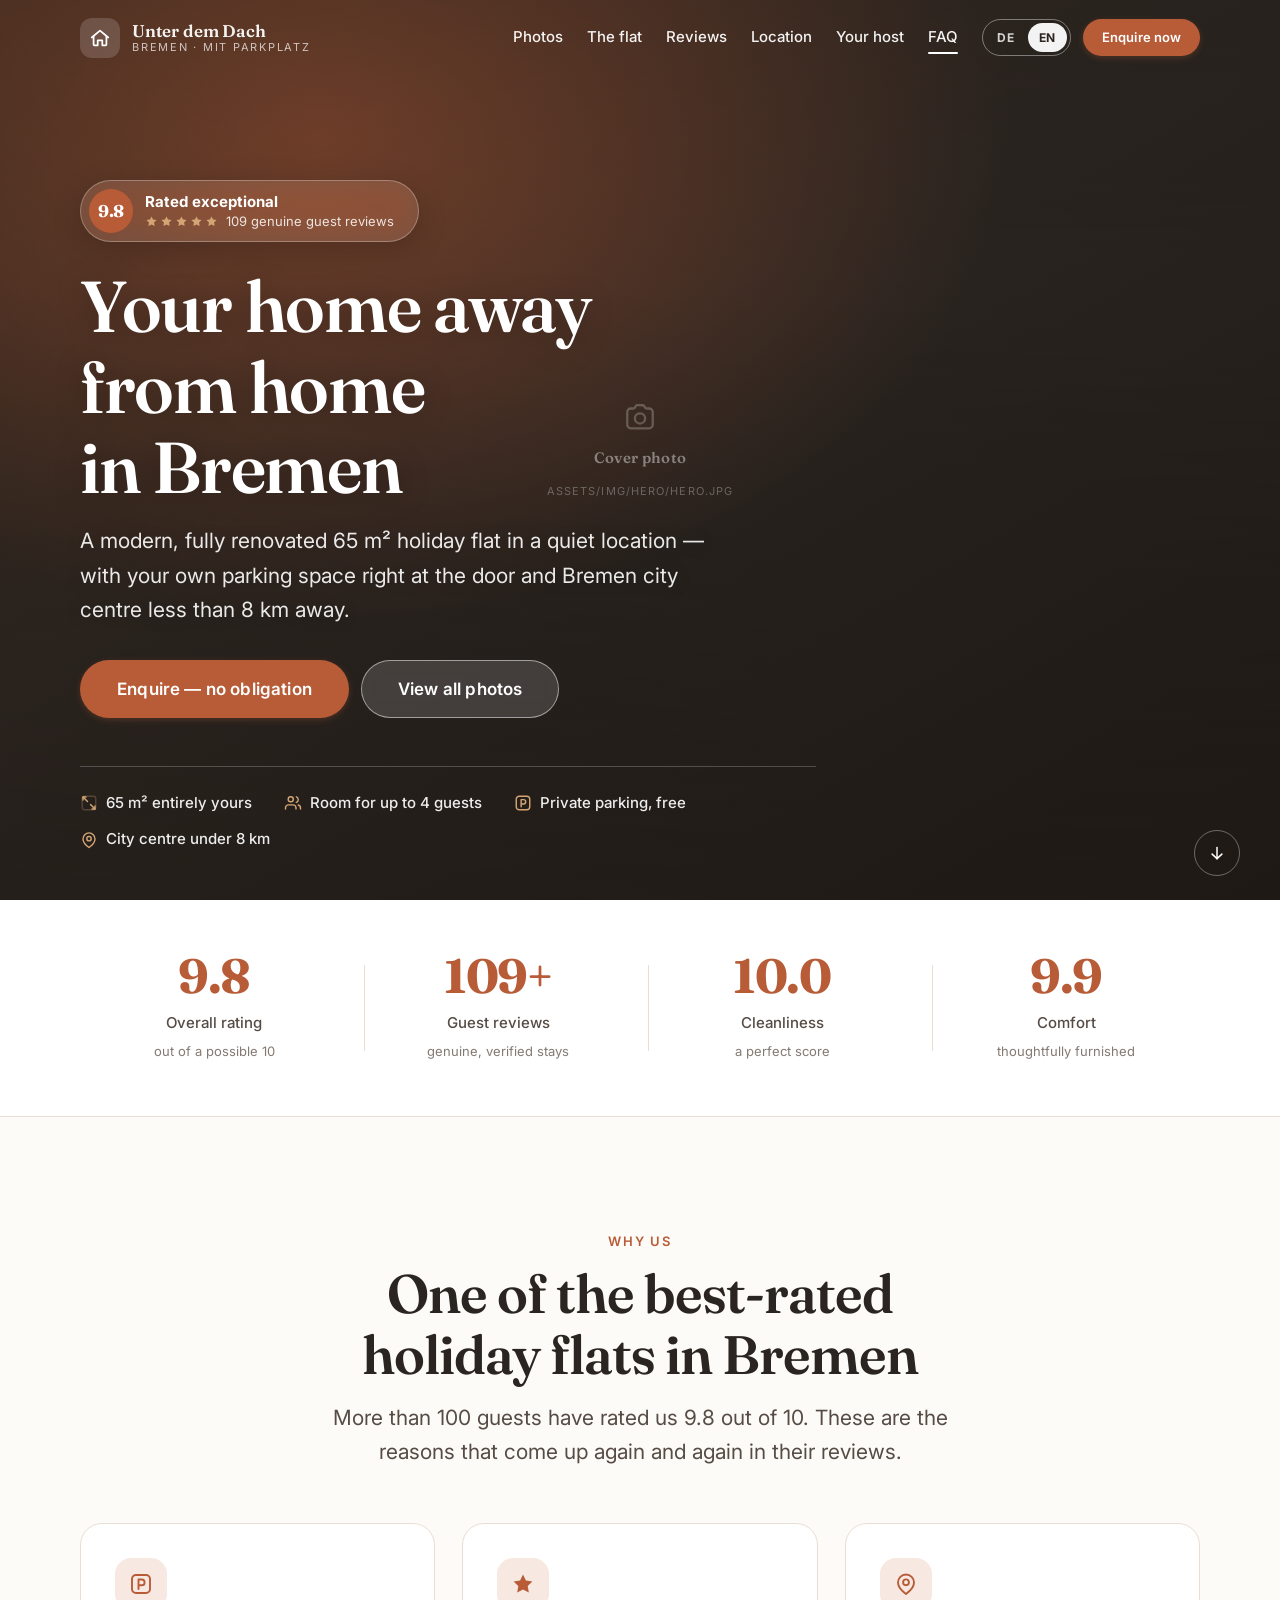
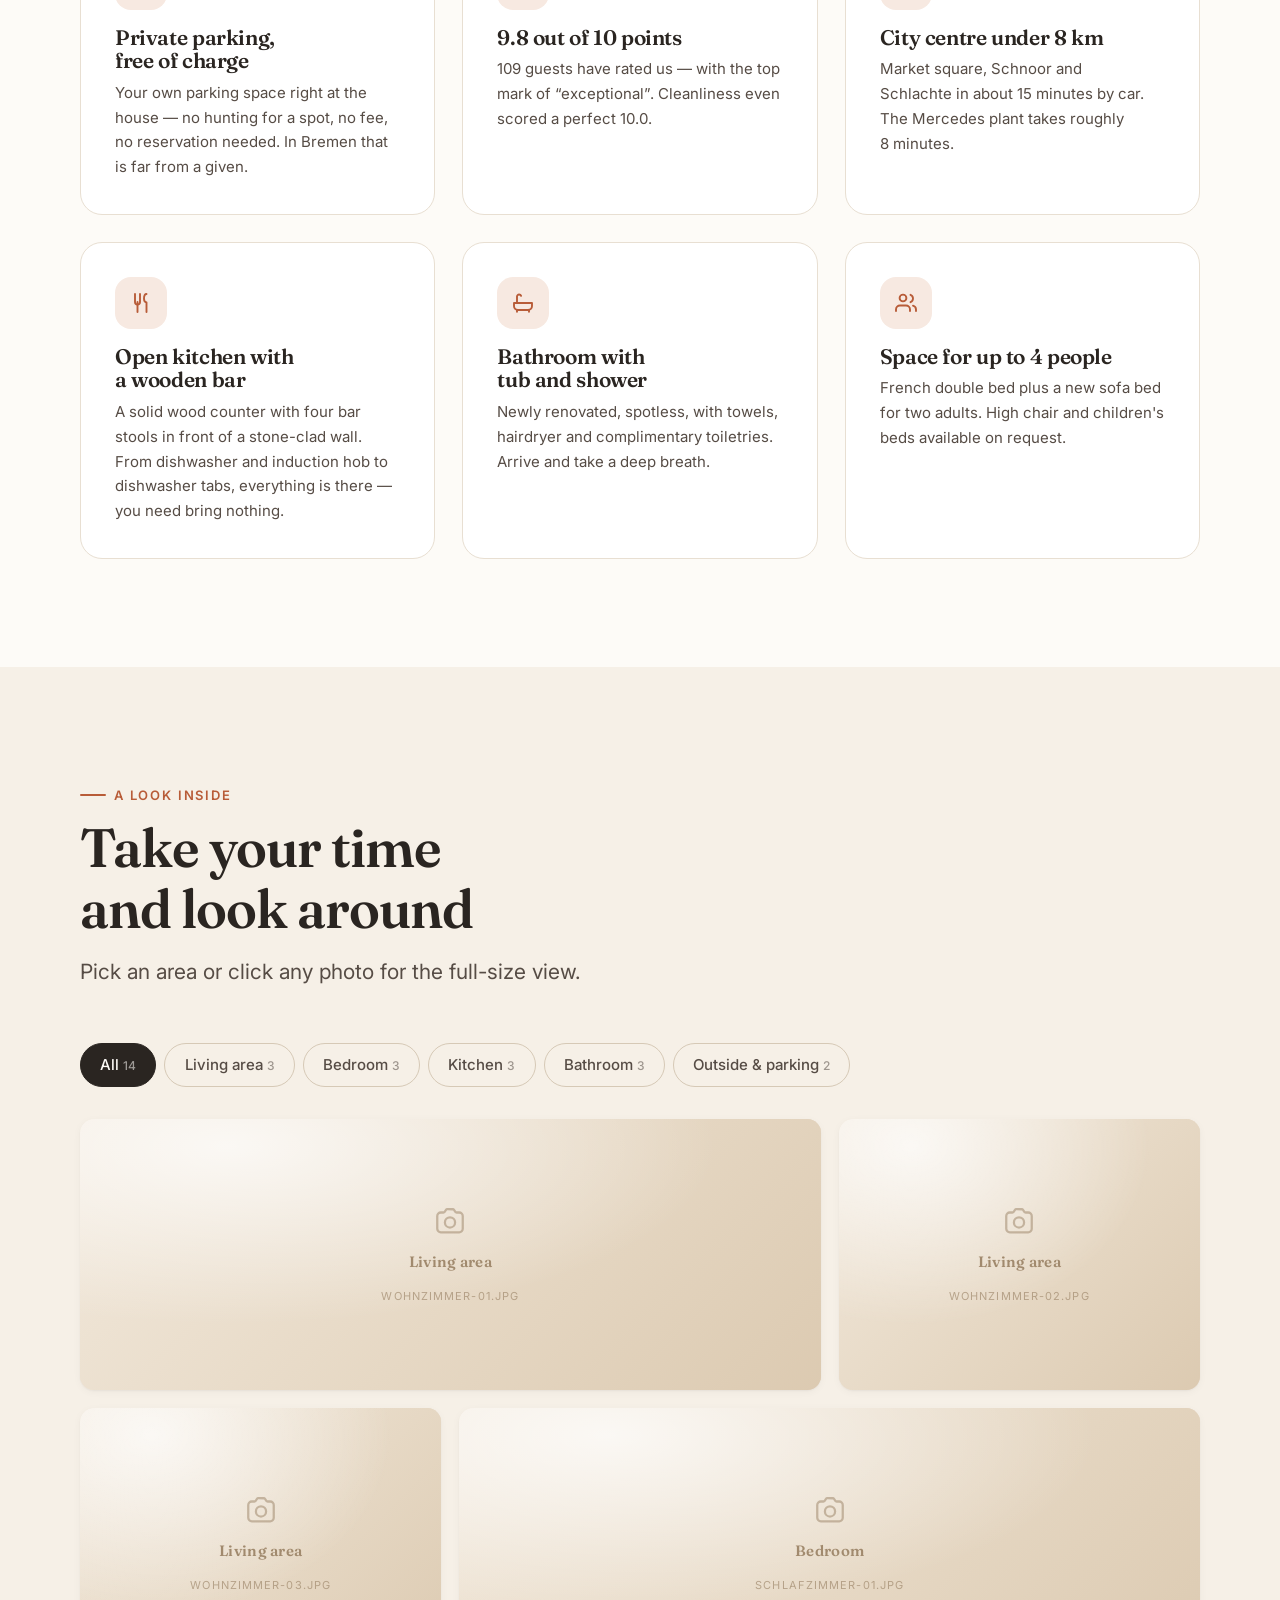
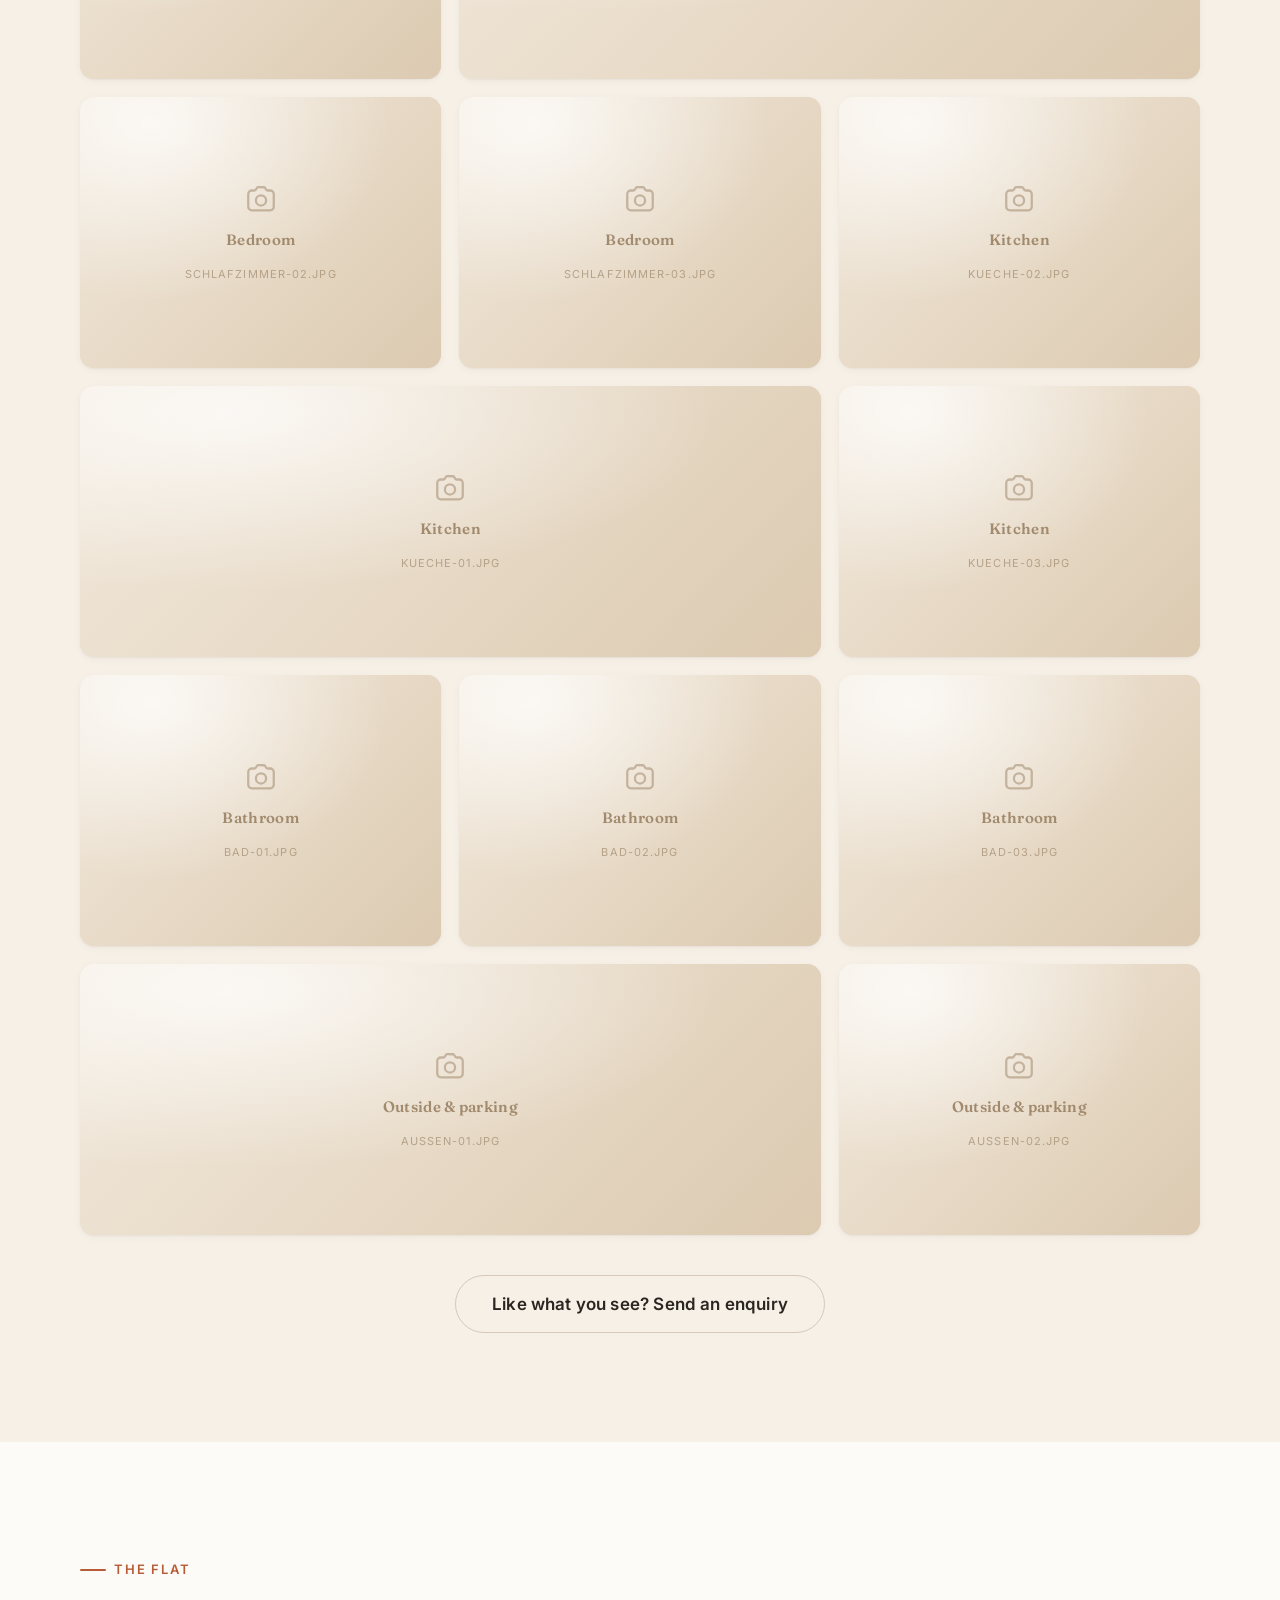
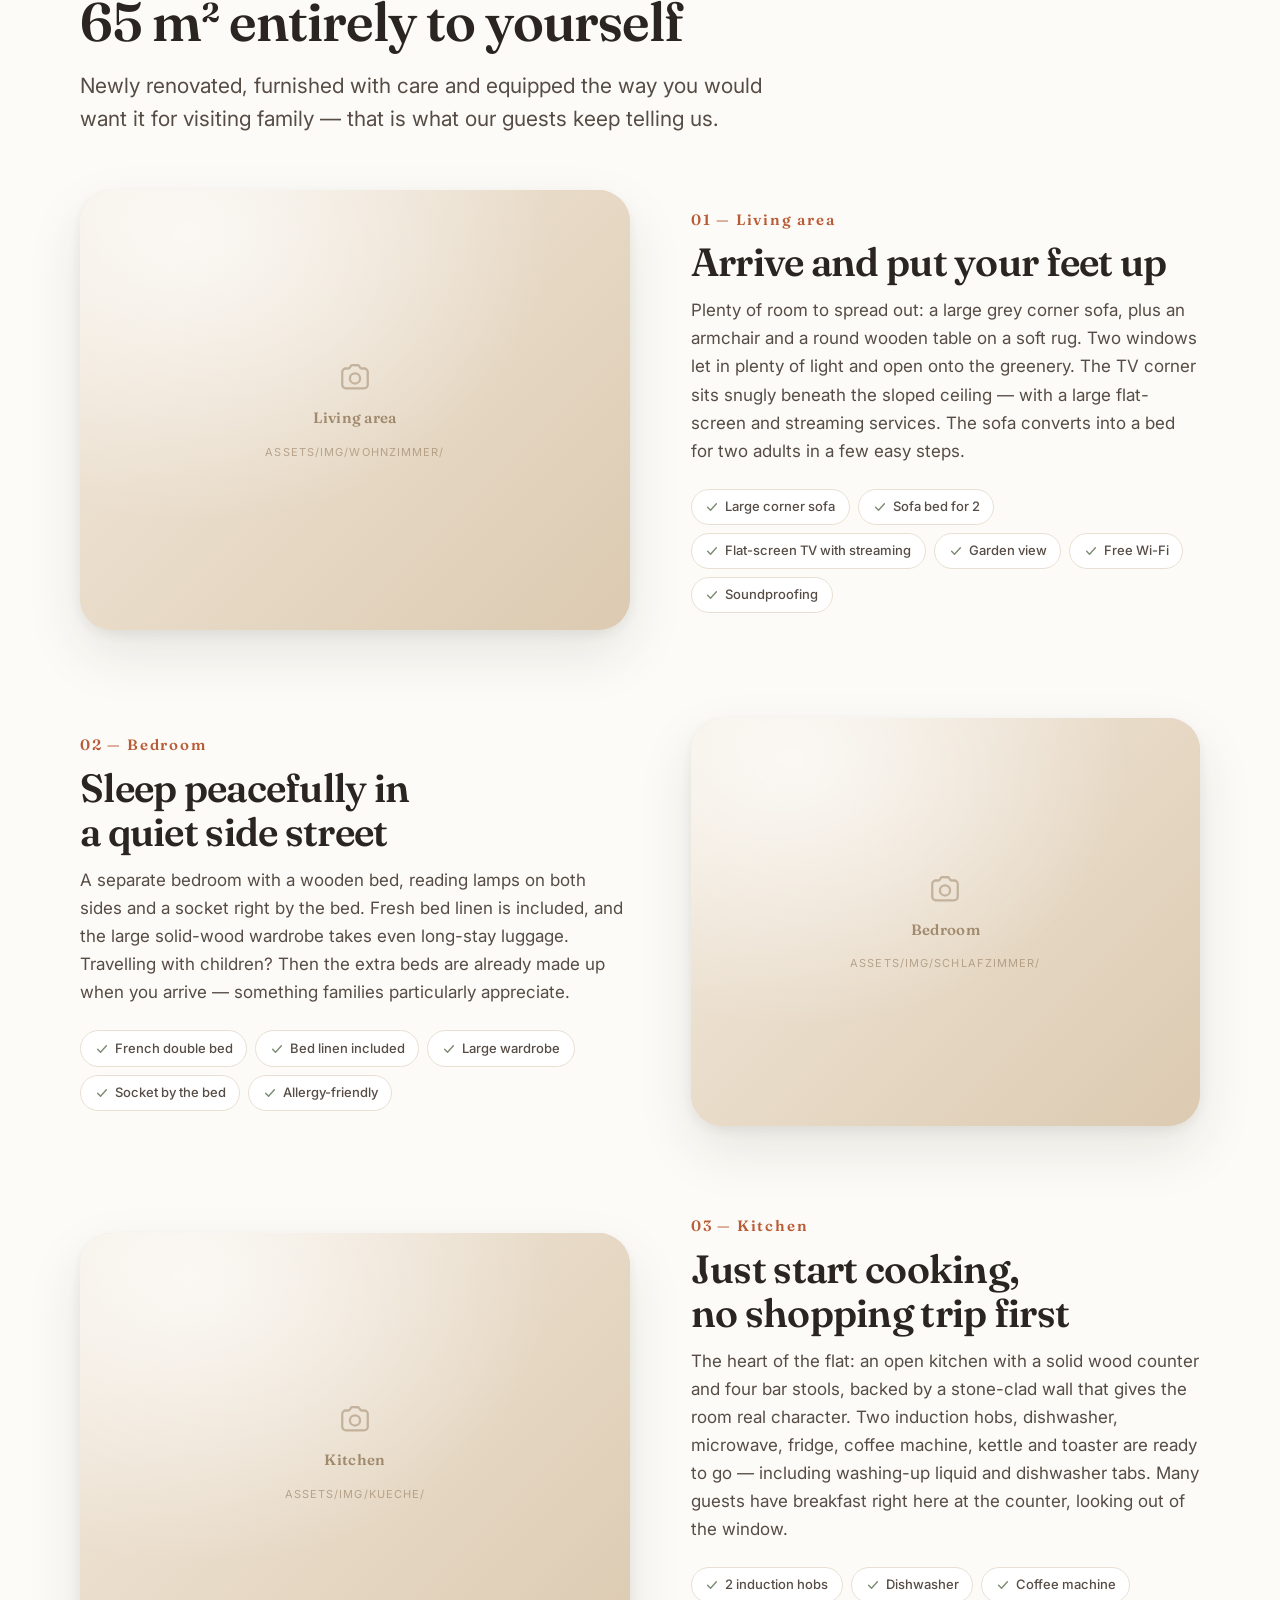
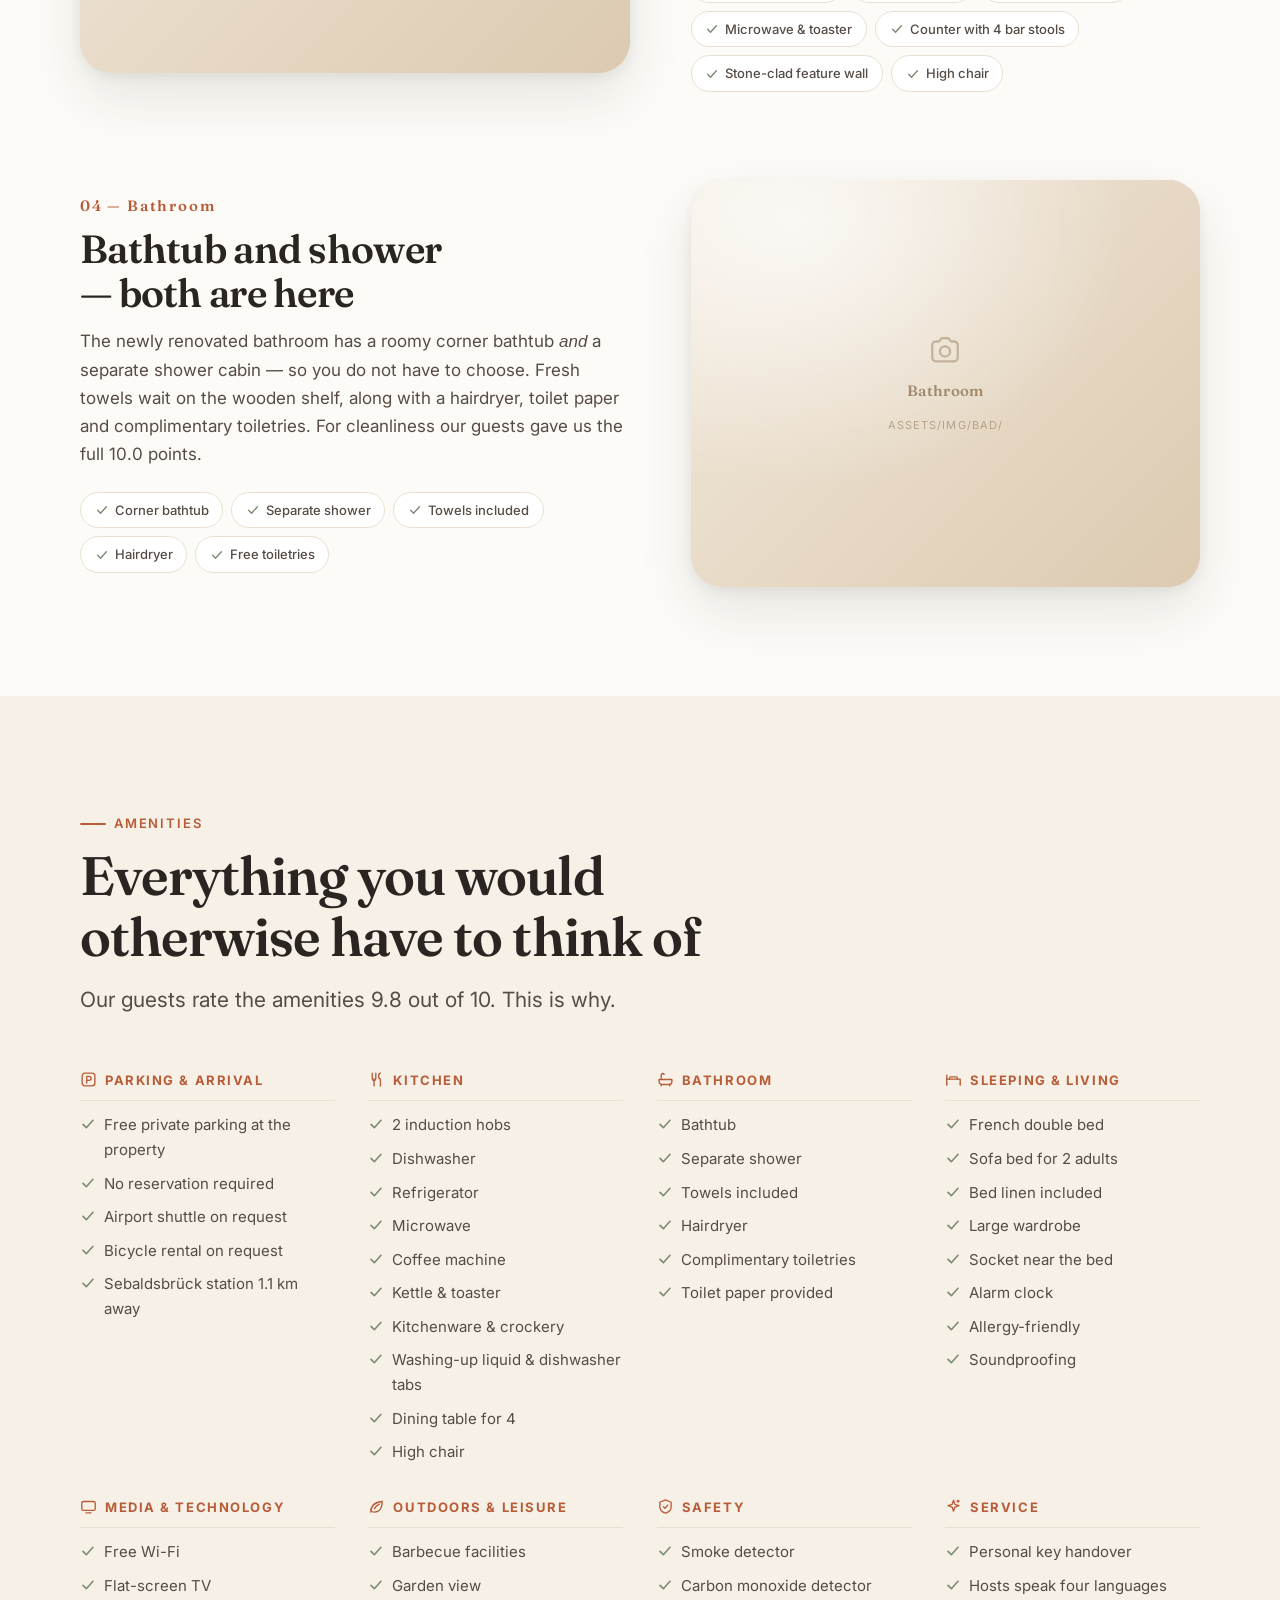
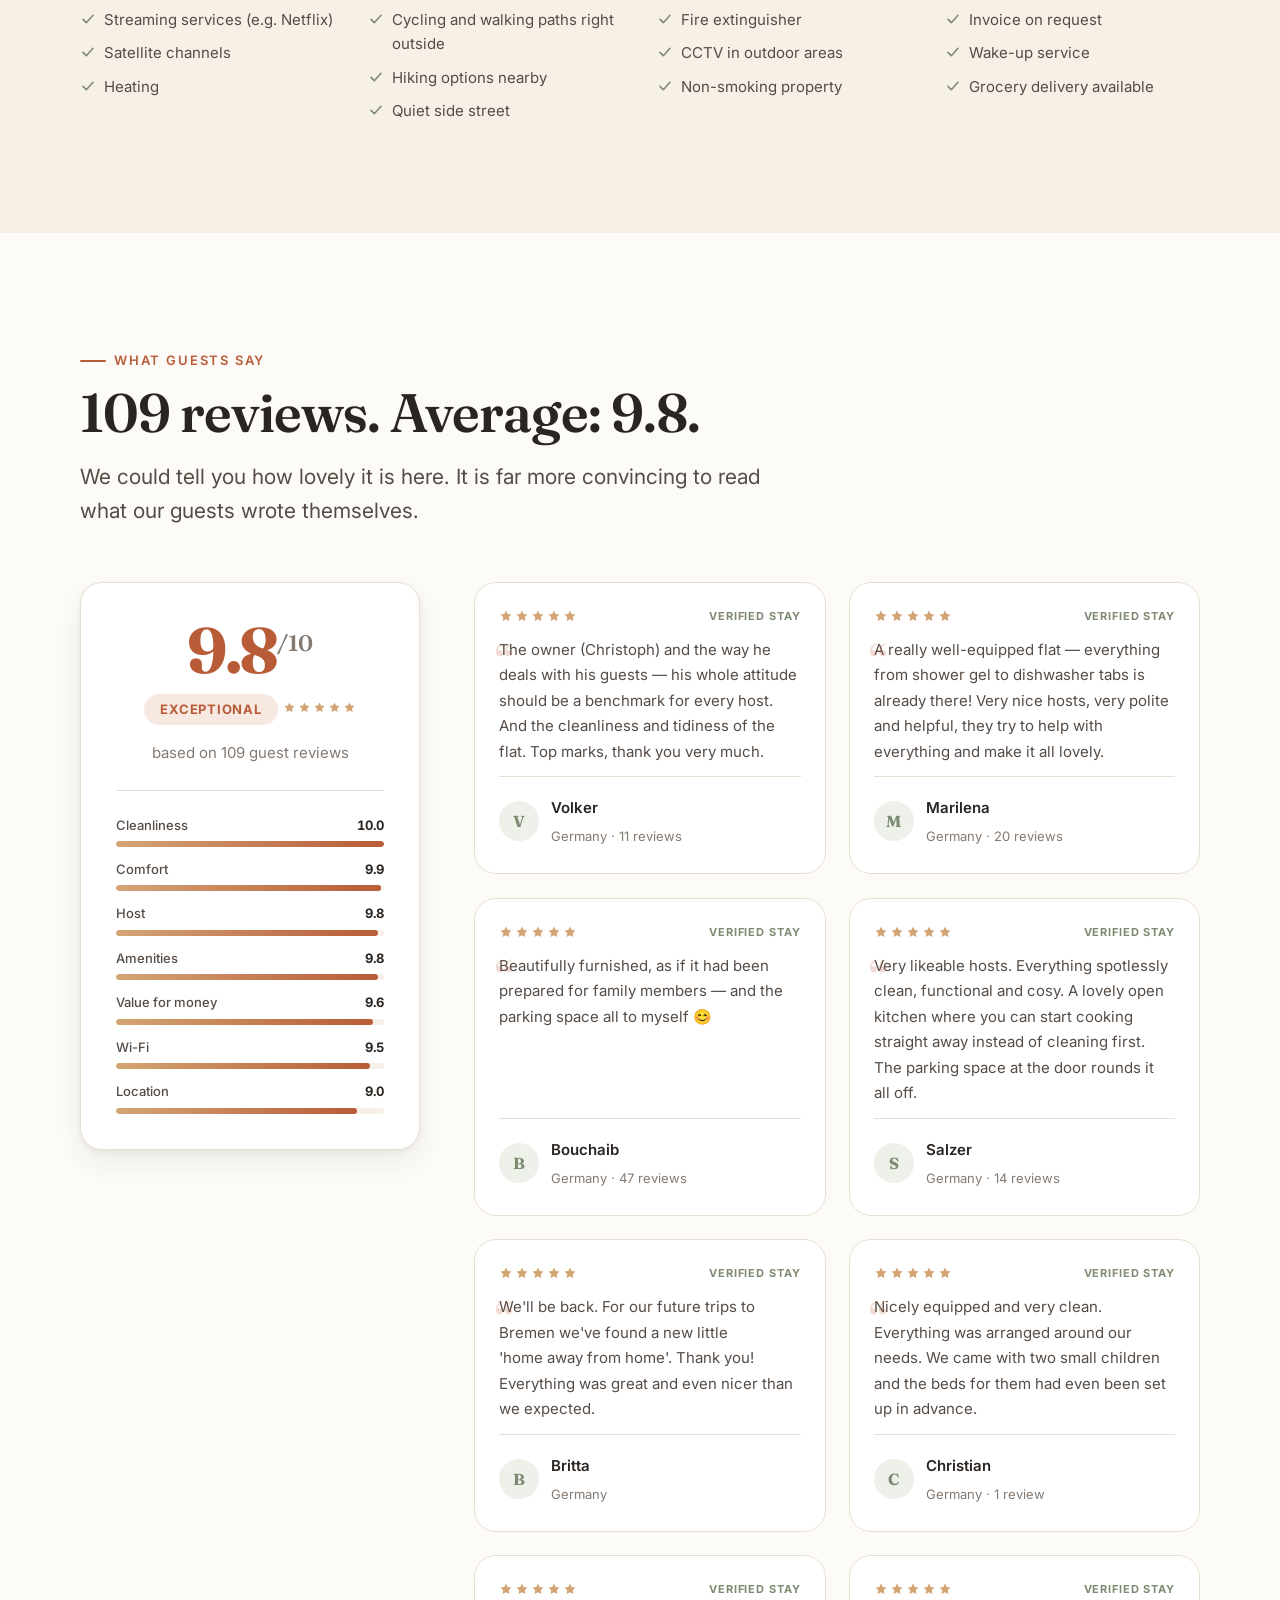
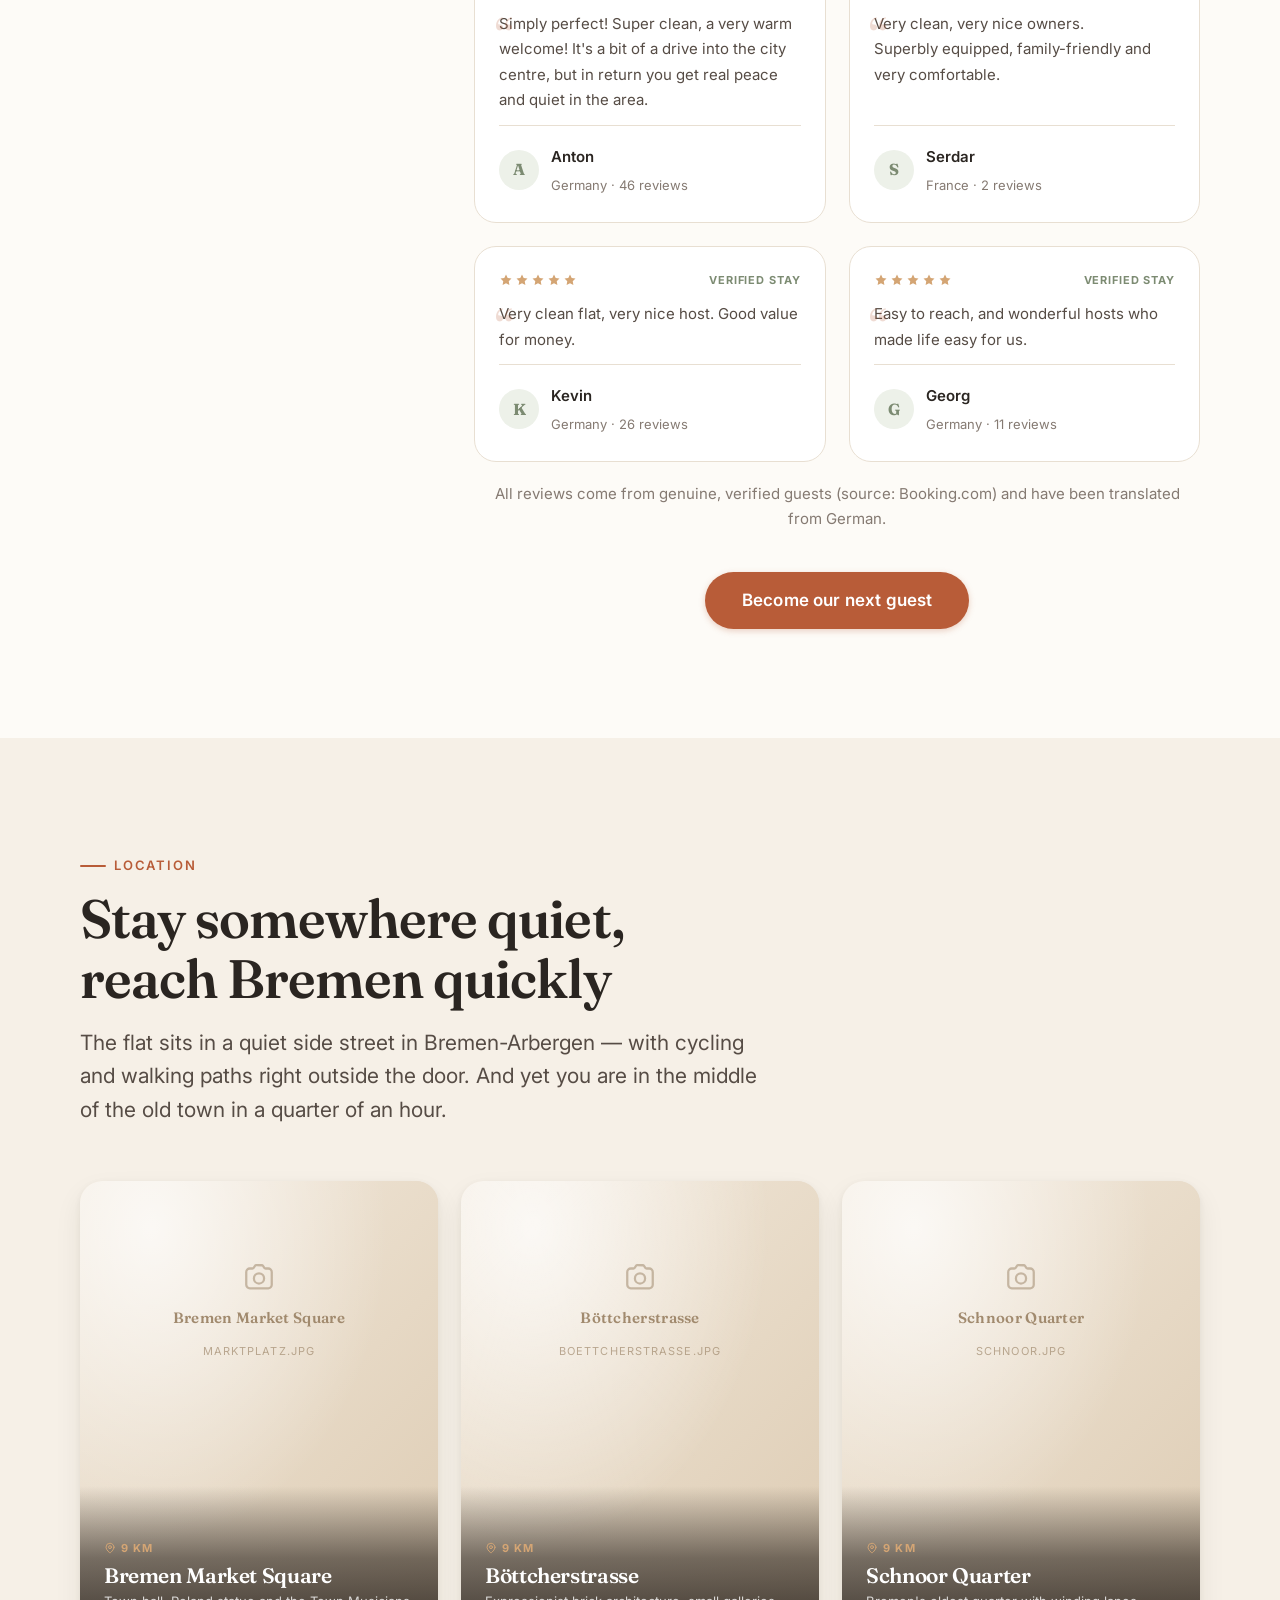
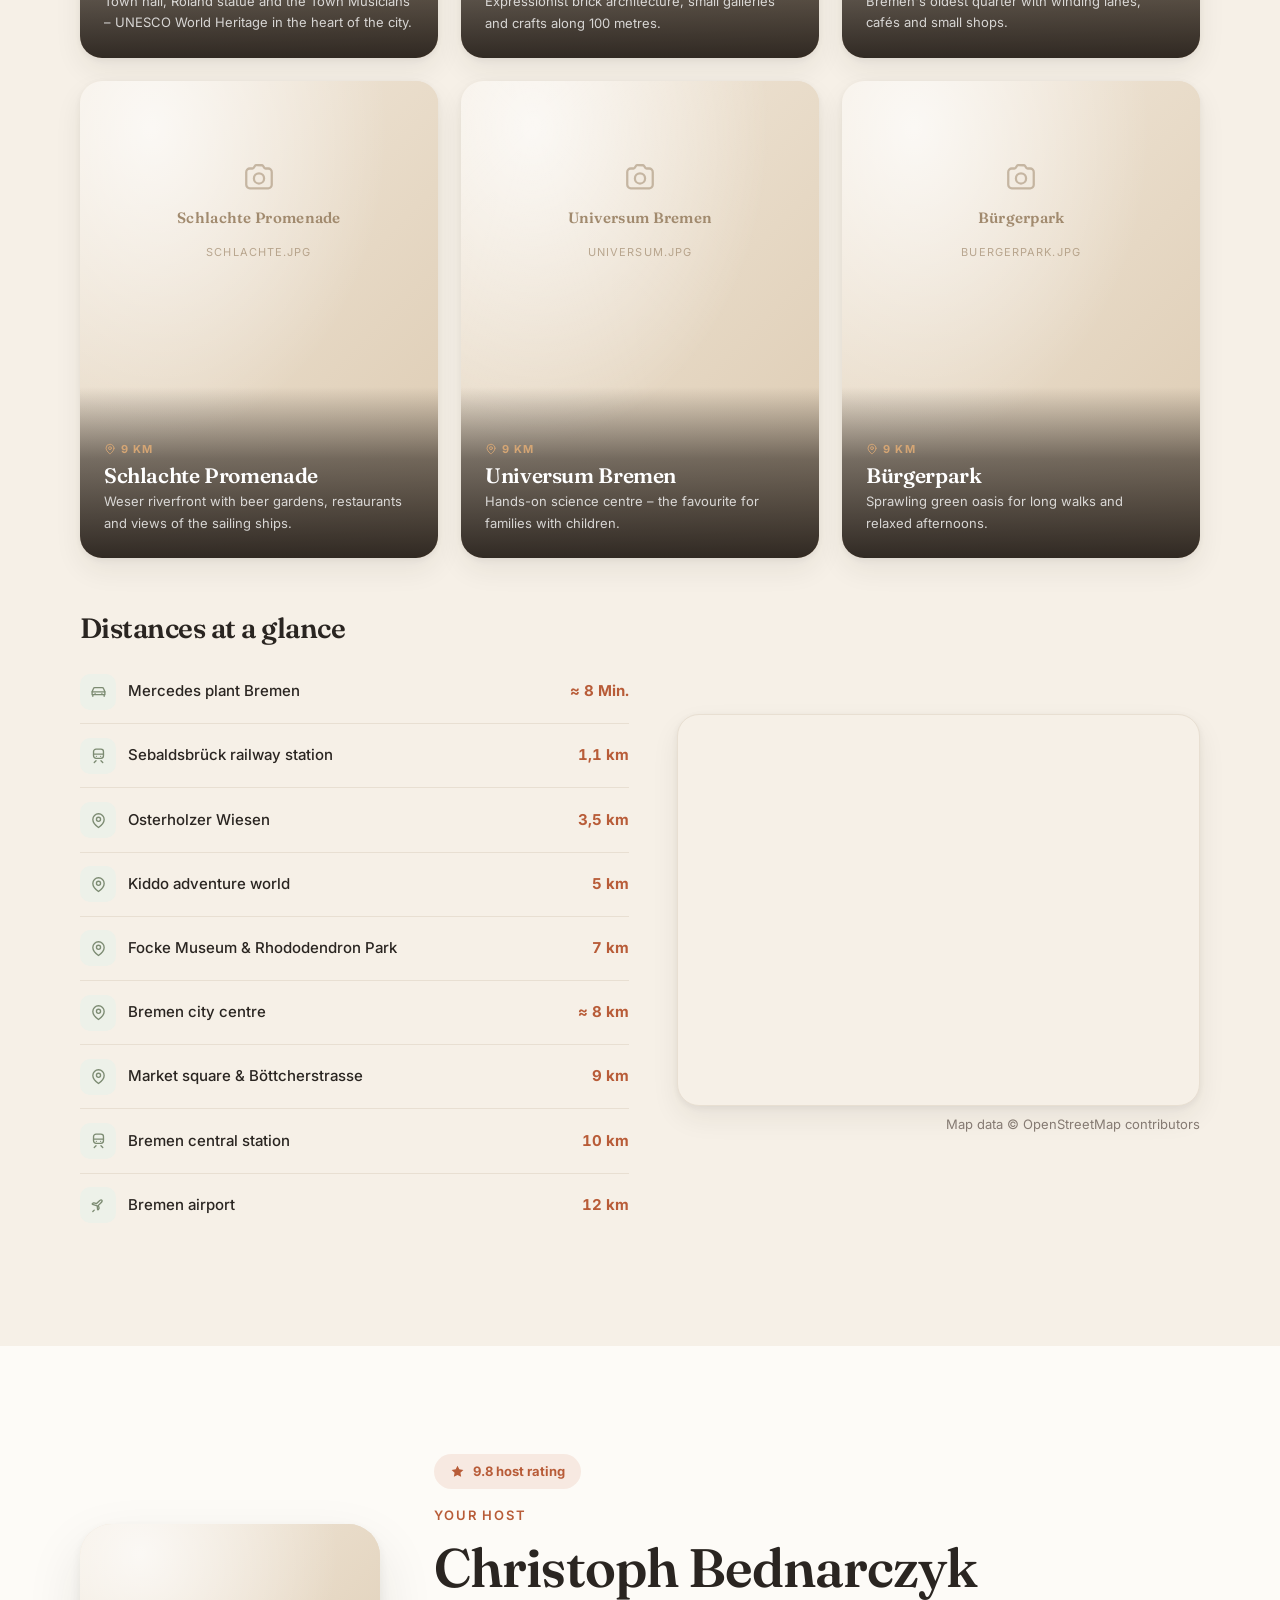
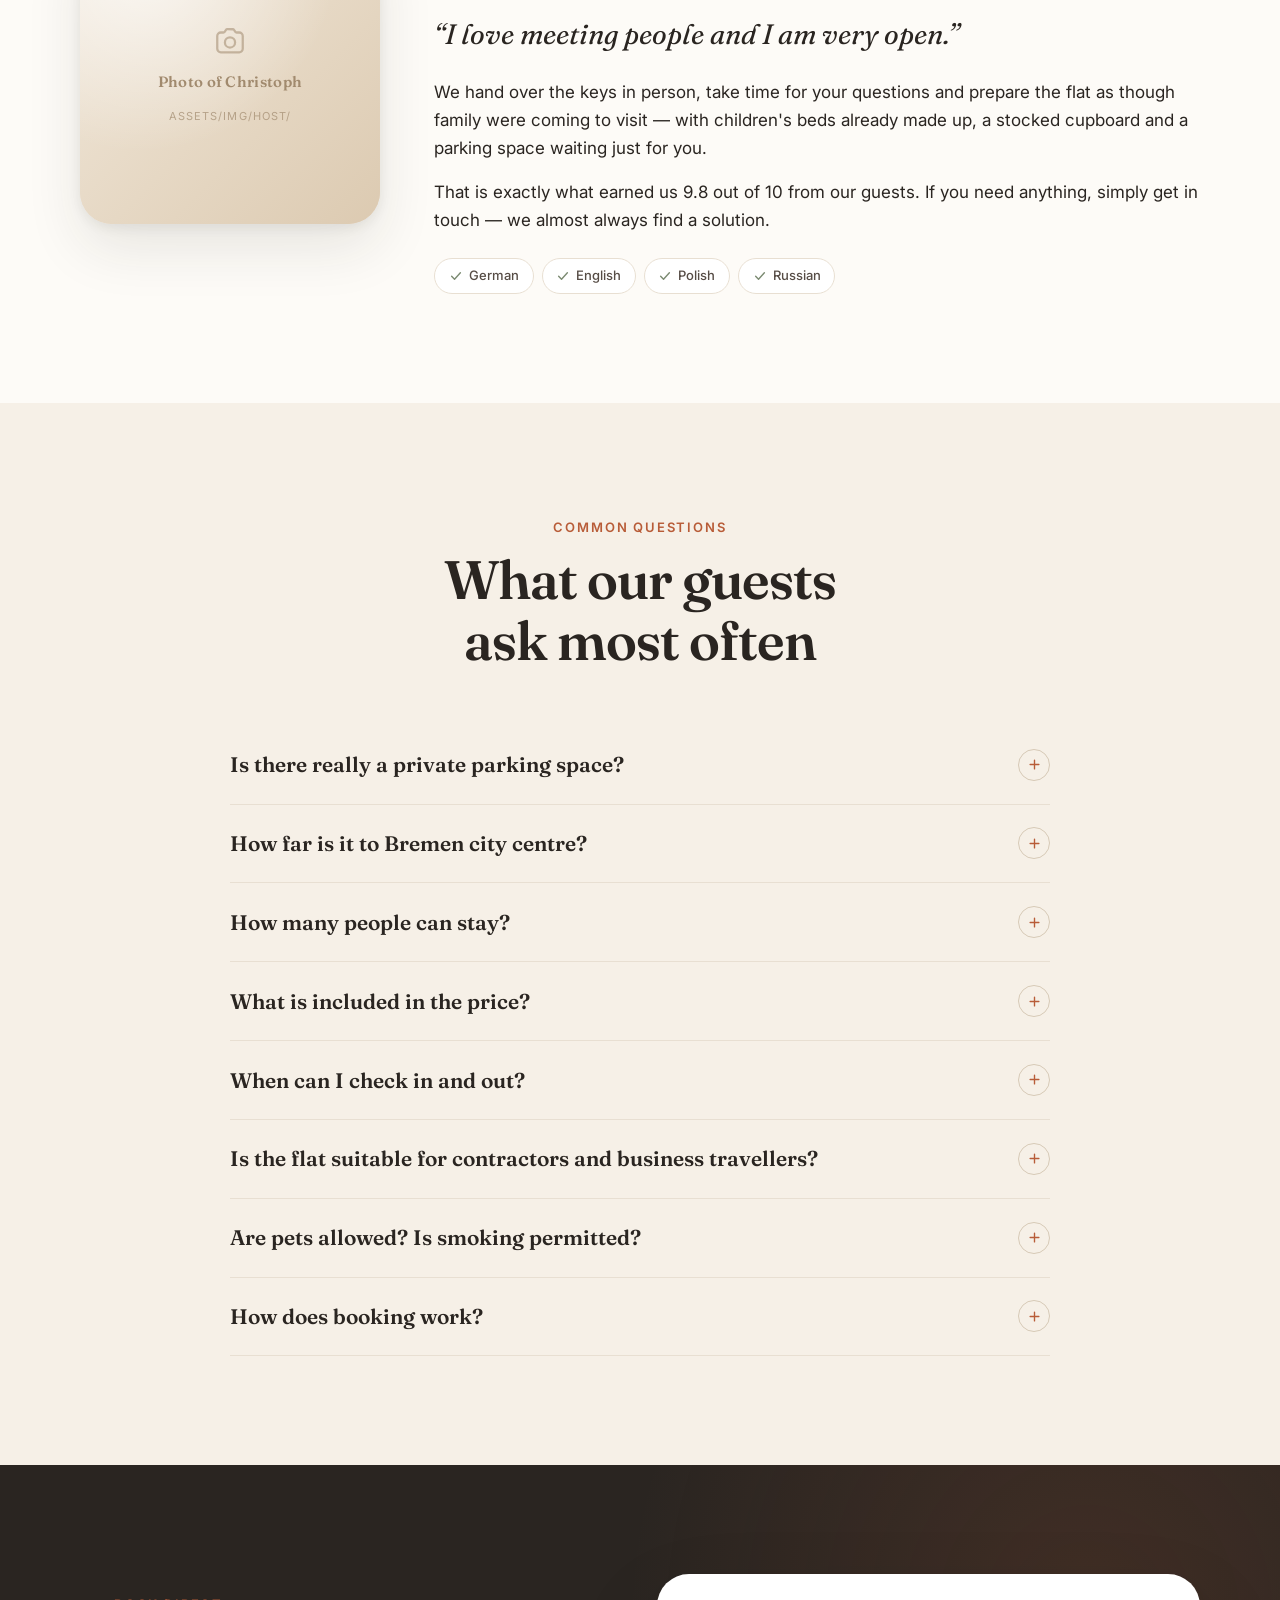
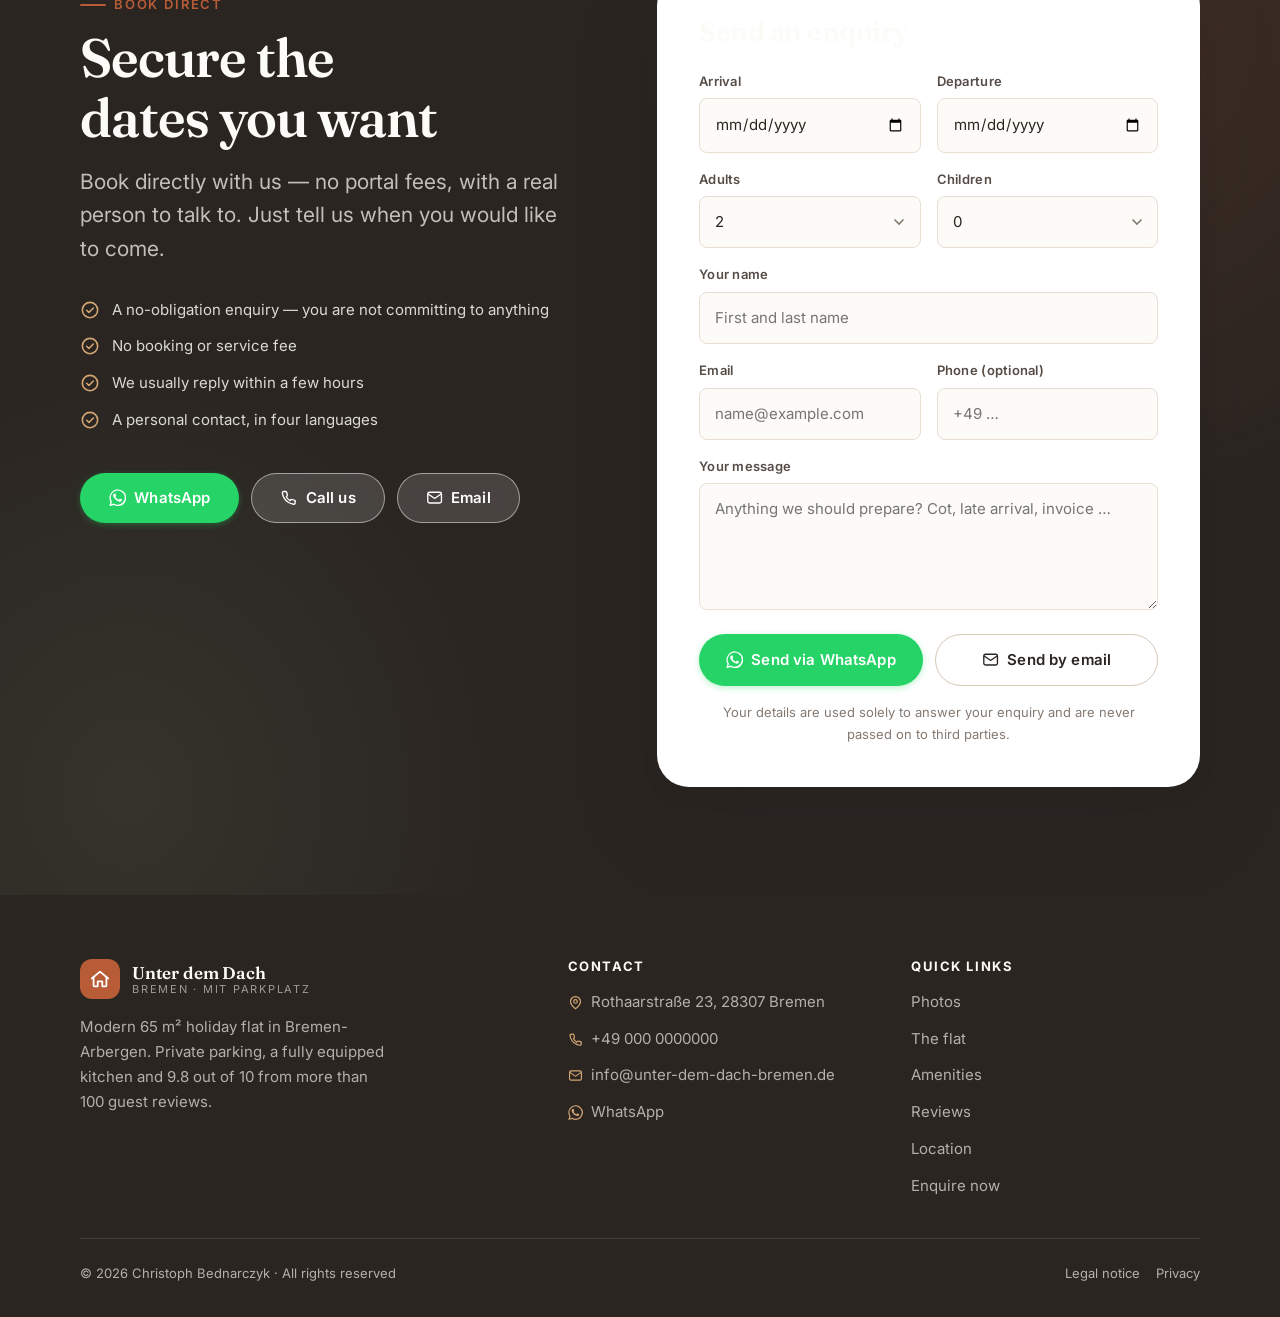
==== commit 4d1110e5: "Inhalte an die tatsächlichen Fotos der Wohnung anpassen Nach Sichtung der Fotos zu Wohnbereich, Schl" ====
--- a/index.html
+++ b/index.html
@@ -39,7 +39,7 @@
   "@context": "https://schema.org",
   "@type": "Apartment",
   "name": "Unter dem Dach mit Parkplatz",
-  "description": "Moderne, neu sanierte 65 m² Ferienwohnung in Bremen-Arbergen mit kostenlosem Privatparkplatz, voll ausgestatteter Küche, Bad mit Wanne und Dusche sowie kostenfreiem WLAN. Platz für bis zu 4 Gäste.",
+  "description": "Moderne, neu sanierte 65 m² Ferienwohnung in Bremen-Arbergen mit kostenlosem Privatparkplatz. Offene Küche mit Holztheke und Natursteinwand, große Eckcouch, Bad mit Eckbadewanne und separater Dusche, kostenfreies WLAN. Platz für bis zu 4 Gäste.",
   "url": "https://unter-dem-dach-bremen.de/",
   "image": "https://unter-dem-dach-bremen.de/assets/img/og/og-image.jpg",
   "numberOfRooms": 2,
@@ -215,7 +215,7 @@
      ===================================================================== -->
 <section class="hero">
   <div class="hero__bg media" data-media>
-    <img src="assets/img/hero/hero.jpg" alt="Wohnbereich der Ferienwohnung Unter dem Dach mit Parkplatz in Bremen" fetchpriority="high" width="1920" height="1280">
+    <img src="assets/img/hero/hero.jpg" alt="Offener Wohn- und Küchenbereich der Ferienwohnung Unter dem Dach mit Parkplatz in Bremen" fetchpriority="high" width="1920" height="1280">
     <div class="media__ph">
       <svg><use href="#i-camera"/></svg>
       <span data-i18n="ph.hero">Titelbild</span>
@@ -325,8 +325,8 @@
       </li>
       <li class="usp" data-reveal style="--reveal-delay:240ms">
         <span class="usp__icon"><svg><use href="#i-kitchen"/></svg></span>
-        <h3 data-i18n="usp.4.t">Küche mit allem drin</h3>
-        <p data-i18n="usp.4.d">Von Spülmaschine und Induktionsfeld bis zu Kaffeemaschine, Geschirrspültabs und Duschgel: Sie müssen nichts mitbringen.</p>
+        <h3 data-i18n="usp.4.t">Offene Küche mit Holztheke</h3>
+        <p data-i18n="usp.4.d">Massive Theke mit vier Barhockern vor einer Natursteinwand. Von Spülmaschine und Induktionsfeld bis Geschirrspültabs ist alles da — Sie müssen nichts mitbringen.</p>
       </li>
       <li class="usp" data-reveal style="--reveal-delay:320ms">
         <span class="usp__icon"><svg><use href="#i-bath"/></svg></span>
@@ -389,19 +389,22 @@
 
       <article class="room" data-reveal>
         <div class="room__media media" data-media>
-          <img src="assets/img/wohnzimmer/wohnzimmer-01.jpg" loading="lazy" decoding="async" width="1000" height="800" alt="Wohnbereich mit Sofa und Flachbild-TV">
+          <img src="assets/img/wohnzimmer/wohnzimmer-01.jpg" loading="lazy" decoding="async" width="1000" height="800" alt="Wohnbereich mit großer grauer Eckcouch, Sessel und rundem Holztisch">
           <div class="media__ph"><svg><use href="#i-camera"/></svg><span data-i18n="ph.living">Wohnbereich</span><small>assets/img/wohnzimmer/</small></div>
         </div>
         <div class="room__body">
           <span class="room__num" data-i18n="rooms.1.n">01 — Wohnbereich</span>
           <h3 data-i18n="rooms.1.t">Ankommen und die Füße hochlegen</h3>
           <p data-i18n="rooms.1.d">
-            Ein heller, offener Wohnbereich mit gemütlicher Couch, LED-Fernseher samt
-            Streaming-Diensten und Blick ins Grüne. Die Couch lässt sich mit wenigen
-            Handgriffen zum Bett für zwei Erwachsene ausklappen — praktisch, wenn
-            Freunde oder Kinder mitkommen.
+            Viel Platz zum Ausbreiten: eine große graue Eckcouch, dazu ein Sessel und
+            ein runder Holztisch auf weichem Teppich. Durch zwei Fenster fällt reichlich
+            Licht herein, der Blick geht ins Grüne. Der Fernsehbereich liegt gemütlich
+            unter der Dachschräge — mit großem Flachbild-TV und Streaming-Diensten.
+            Die Couch lässt sich mit wenigen Handgriffen zum Bett für zwei Erwachsene
+            ausklappen.
           </p>
           <ul class="chips">
+            <li class="chip"><svg><use href="#i-check"/></svg>Große Eckcouch</li>
             <li class="chip"><svg><use href="#i-check"/></svg>Schlafcouch für 2</li>
             <li class="chip"><svg><use href="#i-check"/></svg>Flachbild-TV mit Streaming</li>
             <li class="chip"><svg><use href="#i-check"/></svg>Gartenblick</li>
@@ -413,16 +416,18 @@
 
       <article class="room" data-reveal>
         <div class="room__media media" data-media>
-          <img src="assets/img/schlafzimmer/schlafzimmer-02.jpg" loading="lazy" decoding="async" width="1000" height="800" alt="Schlafzimmer mit französischem Doppelbett und zwei Nachttischlampen">
+          <img src="assets/img/schlafzimmer/schlafzimmer-02.jpg" loading="lazy" decoding="async" width="1000" height="800" alt="Schlafzimmer mit Holzbett, Kronleuchter und Wandspiegel">
           <div class="media__ph"><svg><use href="#i-camera"/></svg><span data-i18n="ph.bed">Schlafzimmer</span><small>assets/img/schlafzimmer/</small></div>
         </div>
         <div class="room__body">
           <span class="room__num" data-i18n="rooms.2.n">02 — Schlafzimmer</span>
           <h3 data-i18n="rooms.2.t">Ruhig schlafen in der Seitenstraße</h3>
           <p data-i18n="rooms.2.d">
-            Ein separates Schlafzimmer mit französischem Doppelbett, Leselampen zu
-            beiden Seiten und Steckdose direkt am Bett. Frische Bettwäsche ist im Preis
-            enthalten, ein geräumiger Kleiderschrank nimmt auch längeres Gepäck auf.
+            Ein separates Schlafzimmer mit Holzbett, Leselampen zu beiden Seiten und
+            Steckdose direkt am Bett. Frische Bettwäsche ist im Preis enthalten, der
+            große Massivholz-Kleiderschrank nimmt auch längeres Gepäck auf. Reisen Sie
+            mit Kindern? Dann stehen die zusätzlichen Betten bei Ihrer Ankunft schon
+            aufgebaut bereit — das schätzen Familien besonders.
           </p>
           <ul class="chips">
             <li class="chip"><svg><use href="#i-check"/></svg>Französisches Doppelbett</li>
@@ -436,24 +441,27 @@
 
       <article class="room" data-reveal>
         <div class="room__media media" data-media>
-          <img src="assets/img/kueche/kueche-01.jpg" loading="lazy" decoding="async" width="1000" height="800" alt="Offene Küche mit hölzerner Arbeitsplatte und Barhockern">
+          <img src="assets/img/kueche/kueche-01.jpg" loading="lazy" decoding="async" width="1000" height="800" alt="Offene Küche mit massiver Holztheke, vier Barhockern und Natursteinwand">
           <div class="media__ph"><svg><use href="#i-camera"/></svg><span data-i18n="ph.kitchen">Küche</span><small>assets/img/kueche/</small></div>
         </div>
         <div class="room__body">
           <span class="room__num" data-i18n="rooms.3.n">03 — Küche</span>
           <h3 data-i18n="rooms.3.t">Einfach loskochen, ohne vorher einzukaufen</h3>
           <p data-i18n="rooms.3.d">
-            Die offene Küchenzeile mit hölzerner Arbeitsplatte und Barhockern ist der
-            Lieblingsplatz vieler Gäste. Zwei Induktionsplatten, Spülmaschine, Mikrowelle,
-            Kühlschrank, Kaffeemaschine, Wasserkocher und Toaster stehen bereit — inklusive
-            Spülmittel und Geschirrspültabs. Am Esstisch finden vier Personen Platz.
+            Das Herzstück der Wohnung: eine offene Küche mit massiver Holztheke und vier
+            Barhockern, dahinter eine Wand in Natursteinoptik, die dem Raum Charakter gibt.
+            Zwei Induktionsplatten, Spülmaschine, Mikrowelle, Kühlschrank, Kaffeemaschine,
+            Wasserkocher und Toaster stehen bereit — inklusive Spülmittel und
+            Geschirrspültabs. Viele Gäste frühstücken hier an der Theke mit Blick
+            aus dem Fenster.
           </p>
           <ul class="chips">
             <li class="chip"><svg><use href="#i-check"/></svg>2 Induktionsplatten</li>
             <li class="chip"><svg><use href="#i-check"/></svg>Spülmaschine</li>
             <li class="chip"><svg><use href="#i-check"/></svg>Kaffeemaschine</li>
             <li class="chip"><svg><use href="#i-check"/></svg>Mikrowelle &amp; Toaster</li>
-            <li class="chip"><svg><use href="#i-check"/></svg>Esstisch für 4</li>
+            <li class="chip"><svg><use href="#i-check"/></svg>Theke mit 4 Barhockern</li>
+            <li class="chip"><svg><use href="#i-check"/></svg>Natursteinwand</li>
             <li class="chip"><svg><use href="#i-check"/></svg>Kinderhochstuhl</li>
           </ul>
         </div>
@@ -461,20 +469,21 @@
 
       <article class="room" data-reveal>
         <div class="room__media media" data-media>
-          <img src="assets/img/bad/bad-01.jpg" loading="lazy" decoding="async" width="1000" height="800" alt="Neu saniertes Badezimmer mit Dusche und Badewanne">
+          <img src="assets/img/bad/bad-01.jpg" loading="lazy" decoding="async" width="1000" height="800" alt="Neu saniertes Badezimmer mit runder Duschkabine und Eckbadewanne">
           <div class="media__ph"><svg><use href="#i-camera"/></svg><span data-i18n="ph.bath">Badezimmer</span><small>assets/img/bad/</small></div>
         </div>
         <div class="room__body">
           <span class="room__num" data-i18n="rooms.4.n">04 — Badezimmer</span>
           <h3 data-i18n="rooms.4.t">Wanne und Dusche — beides vorhanden</h3>
           <p data-i18n="rooms.4.d">
-            Das neu sanierte Bad bietet sowohl eine Badewanne als auch eine separate
-            Dusche. Handtücher, Föhn, Toilettenpapier und kostenfreie Pflegeprodukte
-            liegen bereit. Für die Sauberkeit haben uns unsere Gäste die volle
-            Punktzahl von 10,0 gegeben.
+            Das neu sanierte Bad bietet eine geräumige Eckbadewanne <em>und</em> eine
+            separate Duschkabine — Sie müssen sich also nicht entscheiden. Frische
+            Handtücher liegen im Holzregal bereit, dazu Föhn, Toilettenpapier und
+            kostenfreie Pflegeprodukte. Für die Sauberkeit haben uns unsere Gäste die
+            volle Punktzahl von 10,0 gegeben.
           </p>
           <ul class="chips">
-            <li class="chip"><svg><use href="#i-check"/></svg>Badewanne</li>
+            <li class="chip"><svg><use href="#i-check"/></svg>Eckbadewanne</li>
             <li class="chip"><svg><use href="#i-check"/></svg>Separate Dusche</li>
             <li class="chip"><svg><use href="#i-check"/></svg>Handtücher inklusive</li>
             <li class="chip"><svg><use href="#i-check"/></svg>Föhn</li>
--- a/assets/css/styles.css
+++ b/assets/css/styles.css
@@ -690,8 +690,7 @@
 }
 .shot:hover { transform: translateY(-4px); box-shadow: var(--sh-lg); }
 .shot:hover img { transform: scale(1.06); }
-.shot--wide { grid-column: span 2; aspect-ratio: 16 / 10; }
-.shot--tall { grid-row: span 2; aspect-ratio: 3 / 4; }
+.shot--wide { grid-column: span 2; aspect-ratio: auto; }
 
 .shot__cap {
   position: absolute; inset: auto 0 0 0;
@@ -1289,7 +1288,7 @@
   .trust__item:nth-child(3)::before { display: none; }
   .host { grid-template-columns: 1fr; text-align: left; }
   .host__media { max-width: 220px; }
-  .shot--wide, .shot--tall { grid-column: auto; grid-row: auto; aspect-ratio: 4 / 3; }
+  .shot--wide { grid-column: auto; aspect-ratio: 4 / 3; }
   .gallery__grid { grid-template-columns: repeat(auto-fill, minmax(min(100%, 220px), 1fr)); }
   .lightbox__prev, .lightbox__next { width: 44px; height: 44px; }
   .hero__scroll { display: none; }
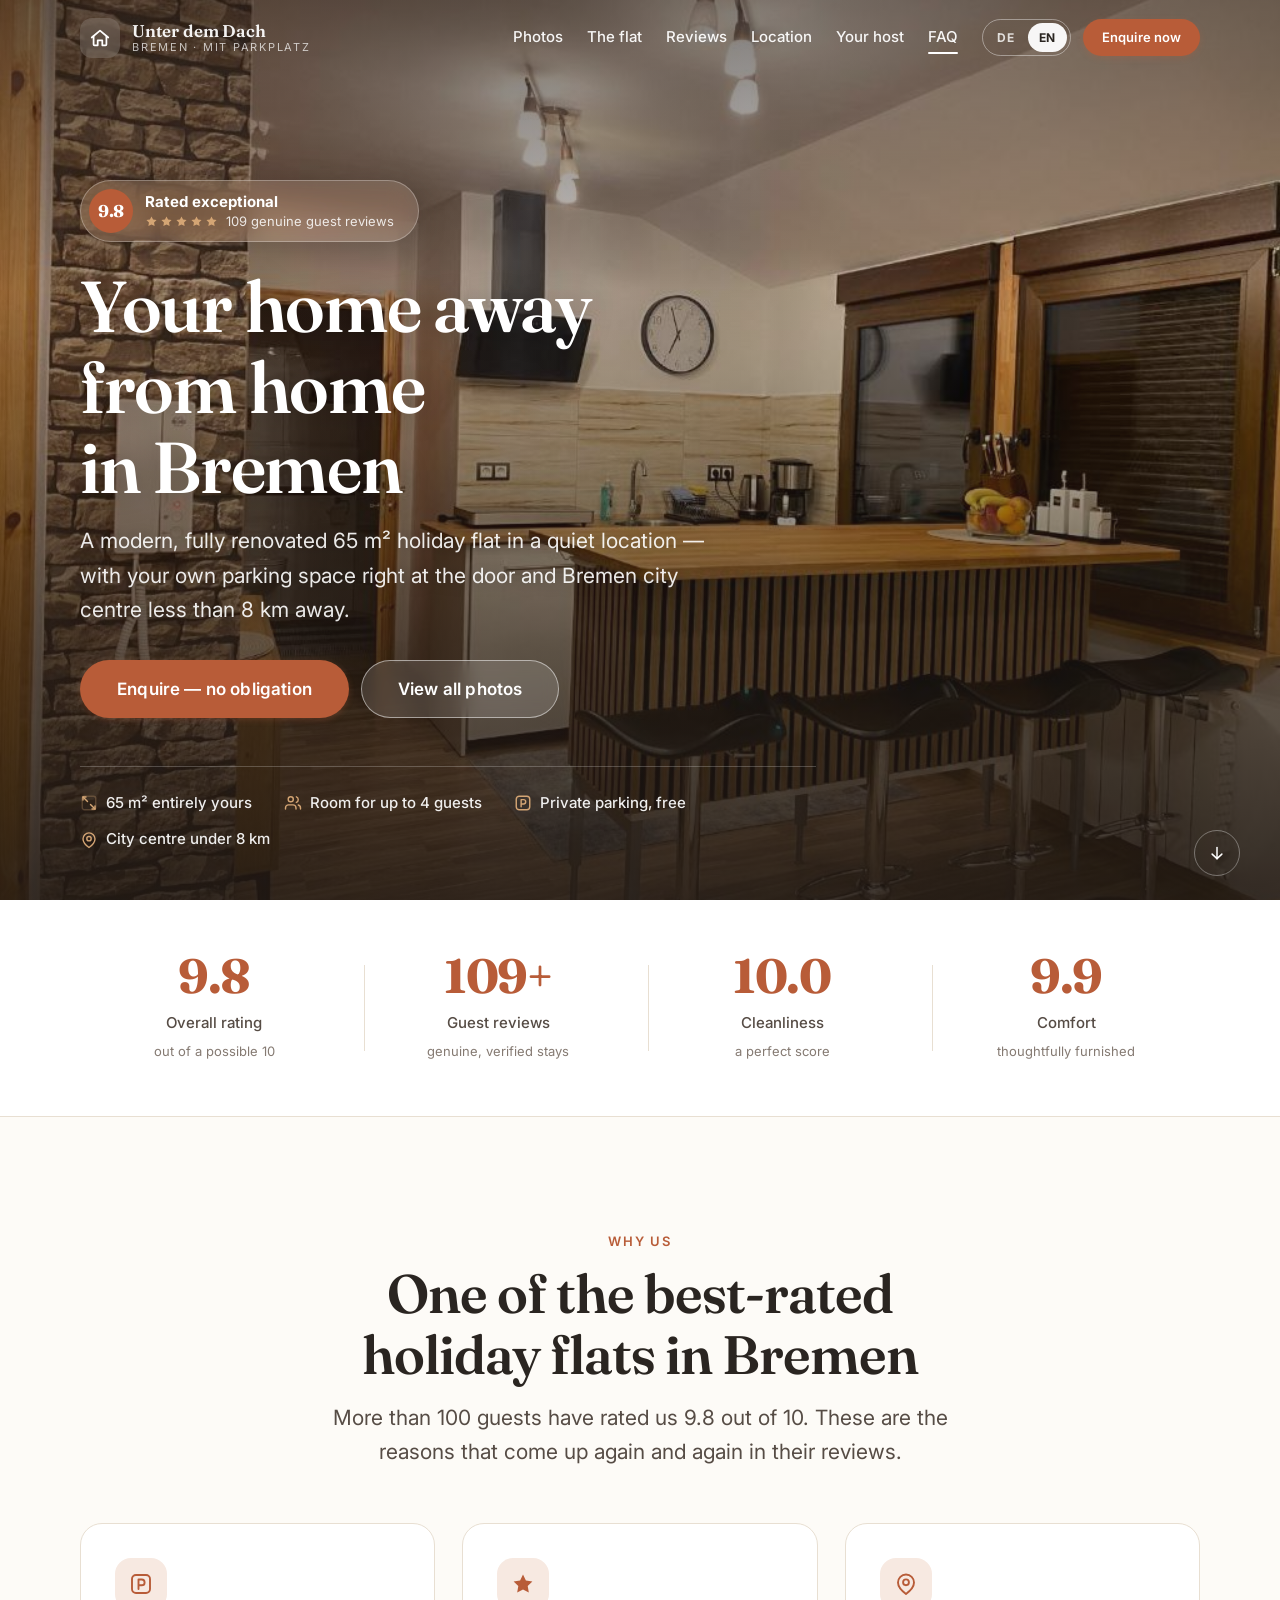
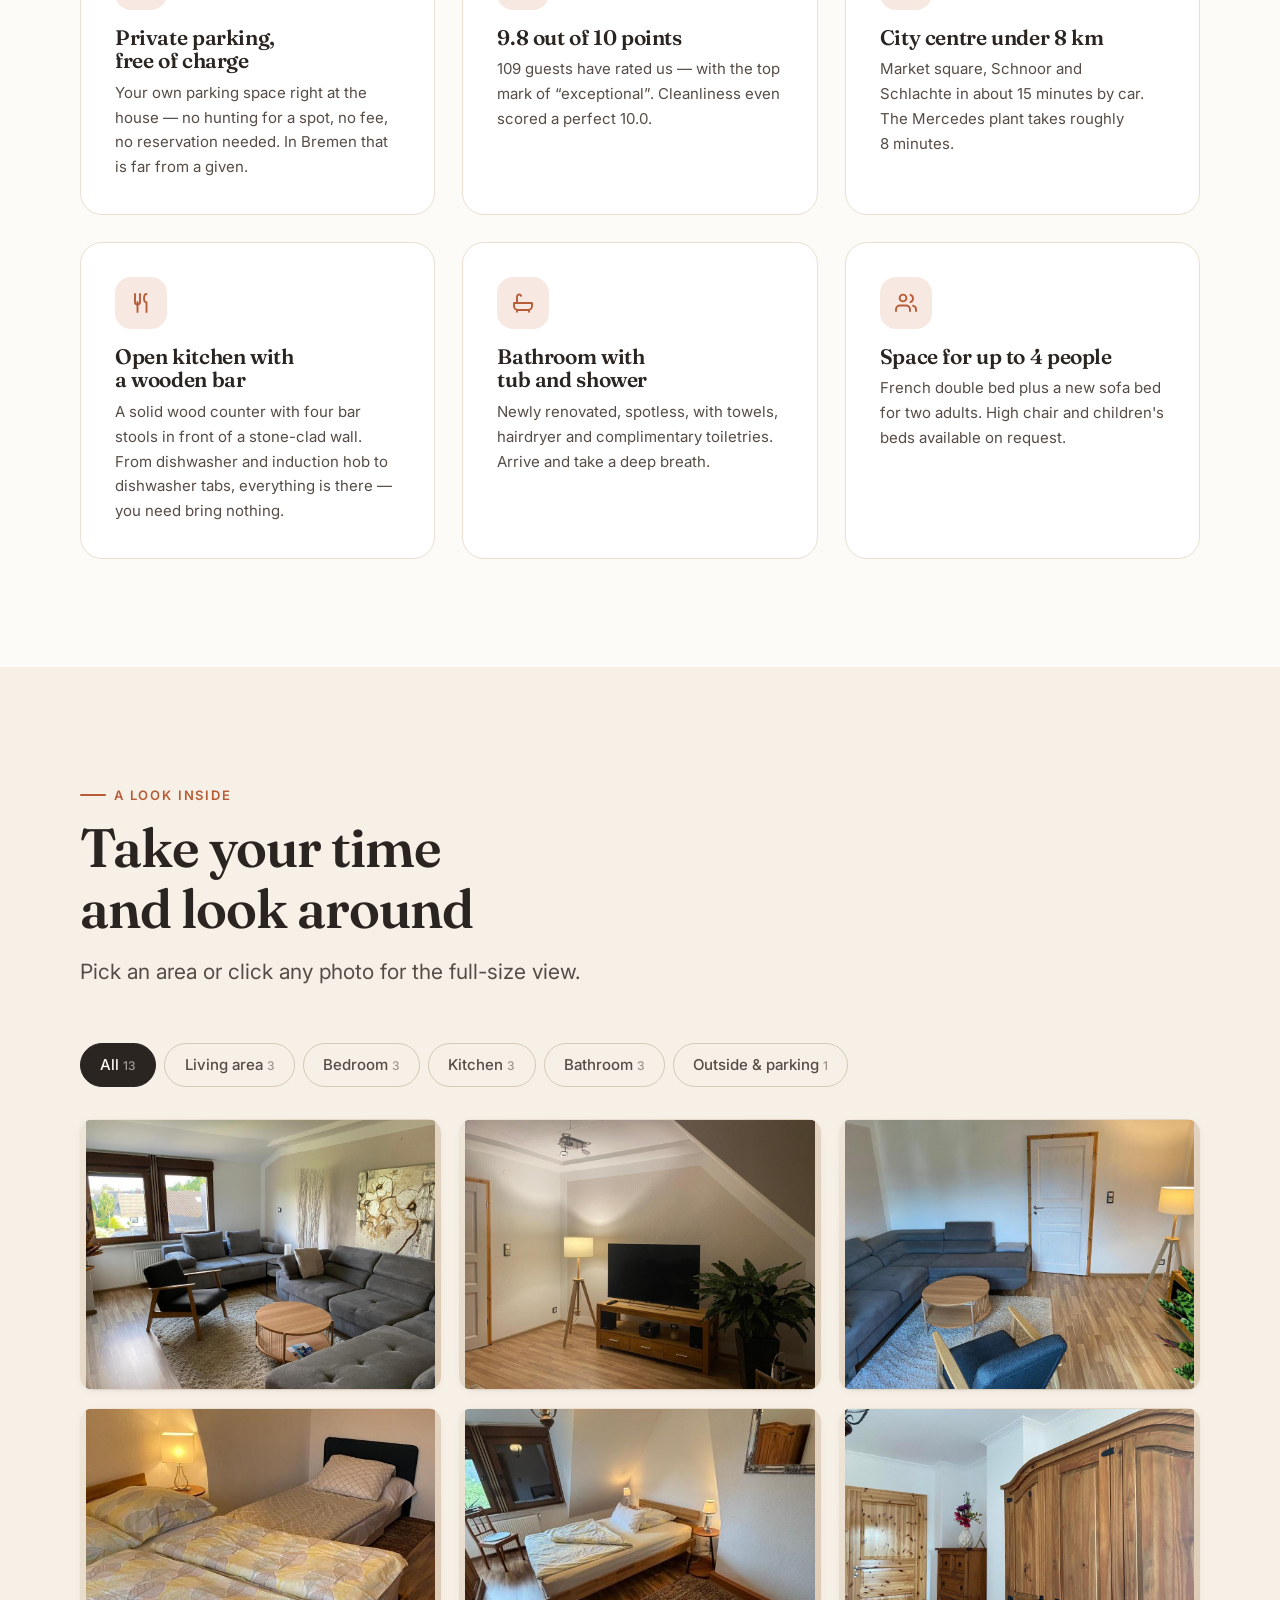
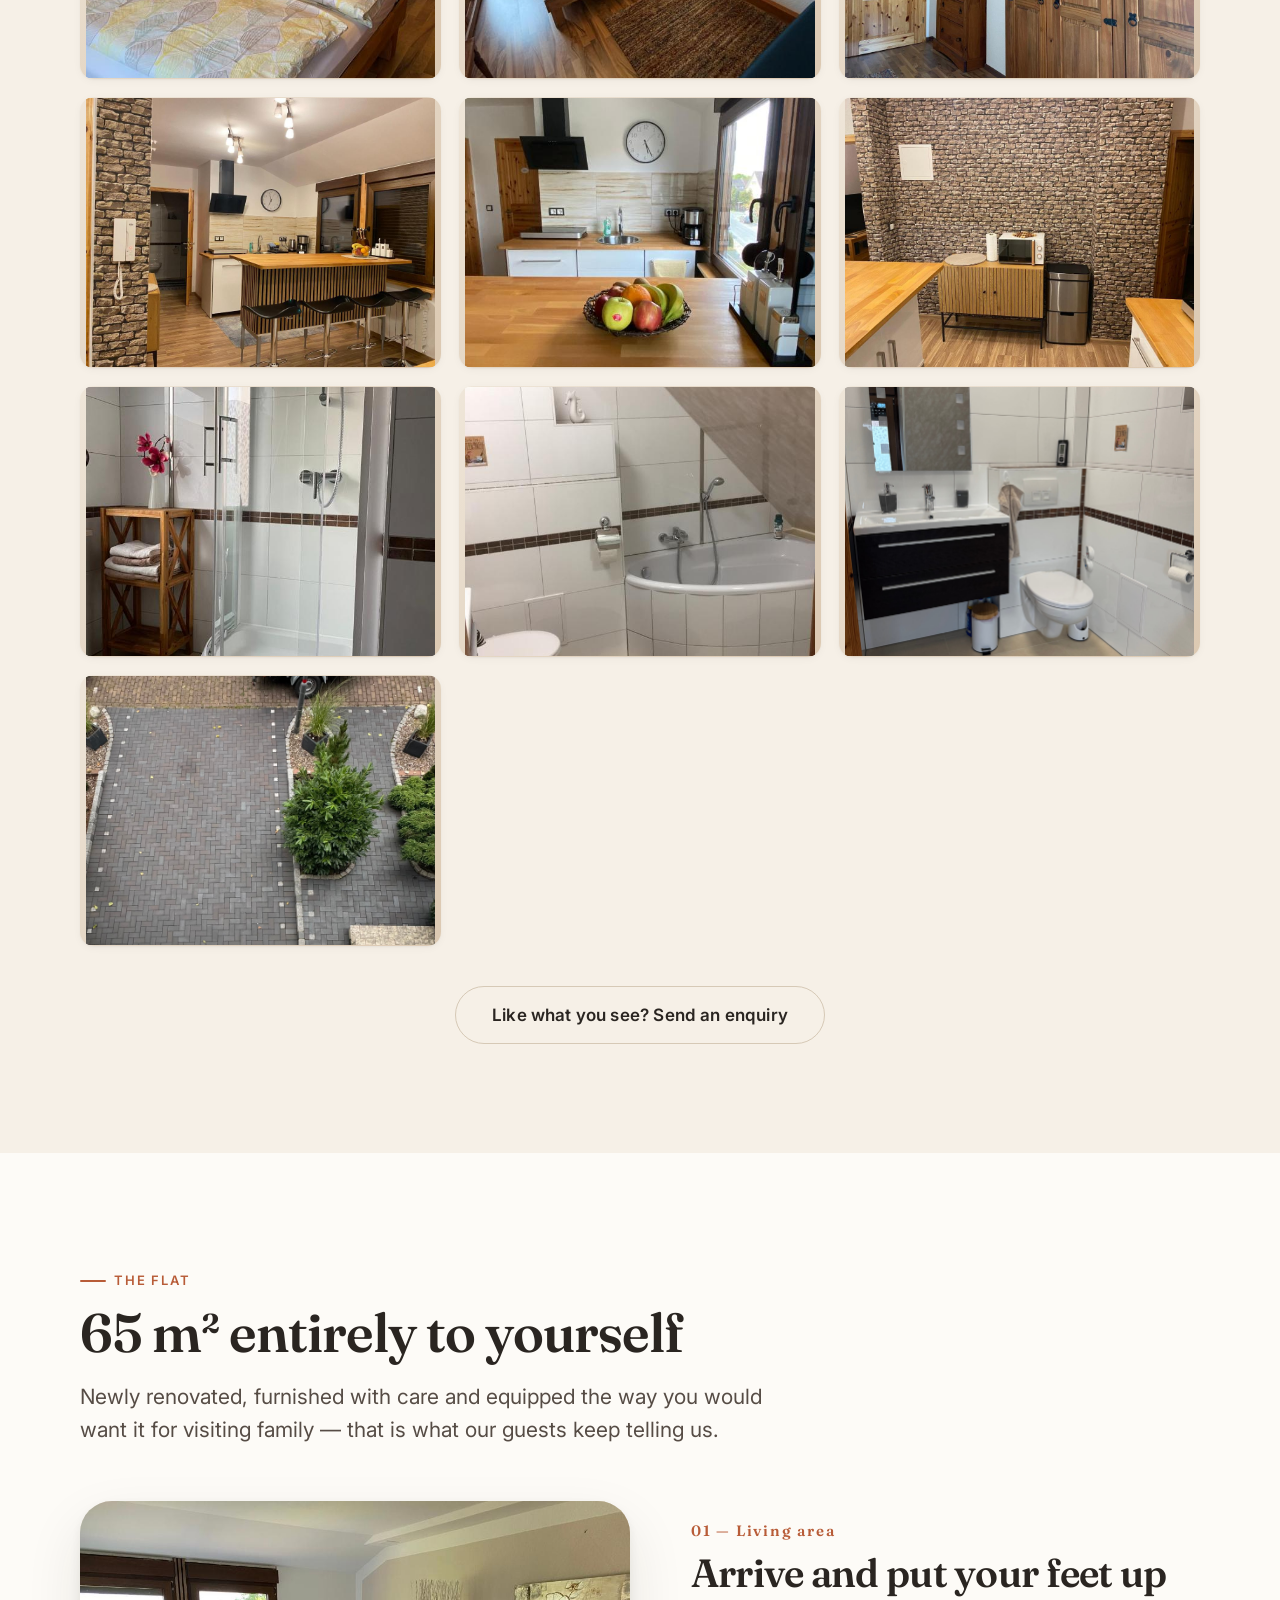
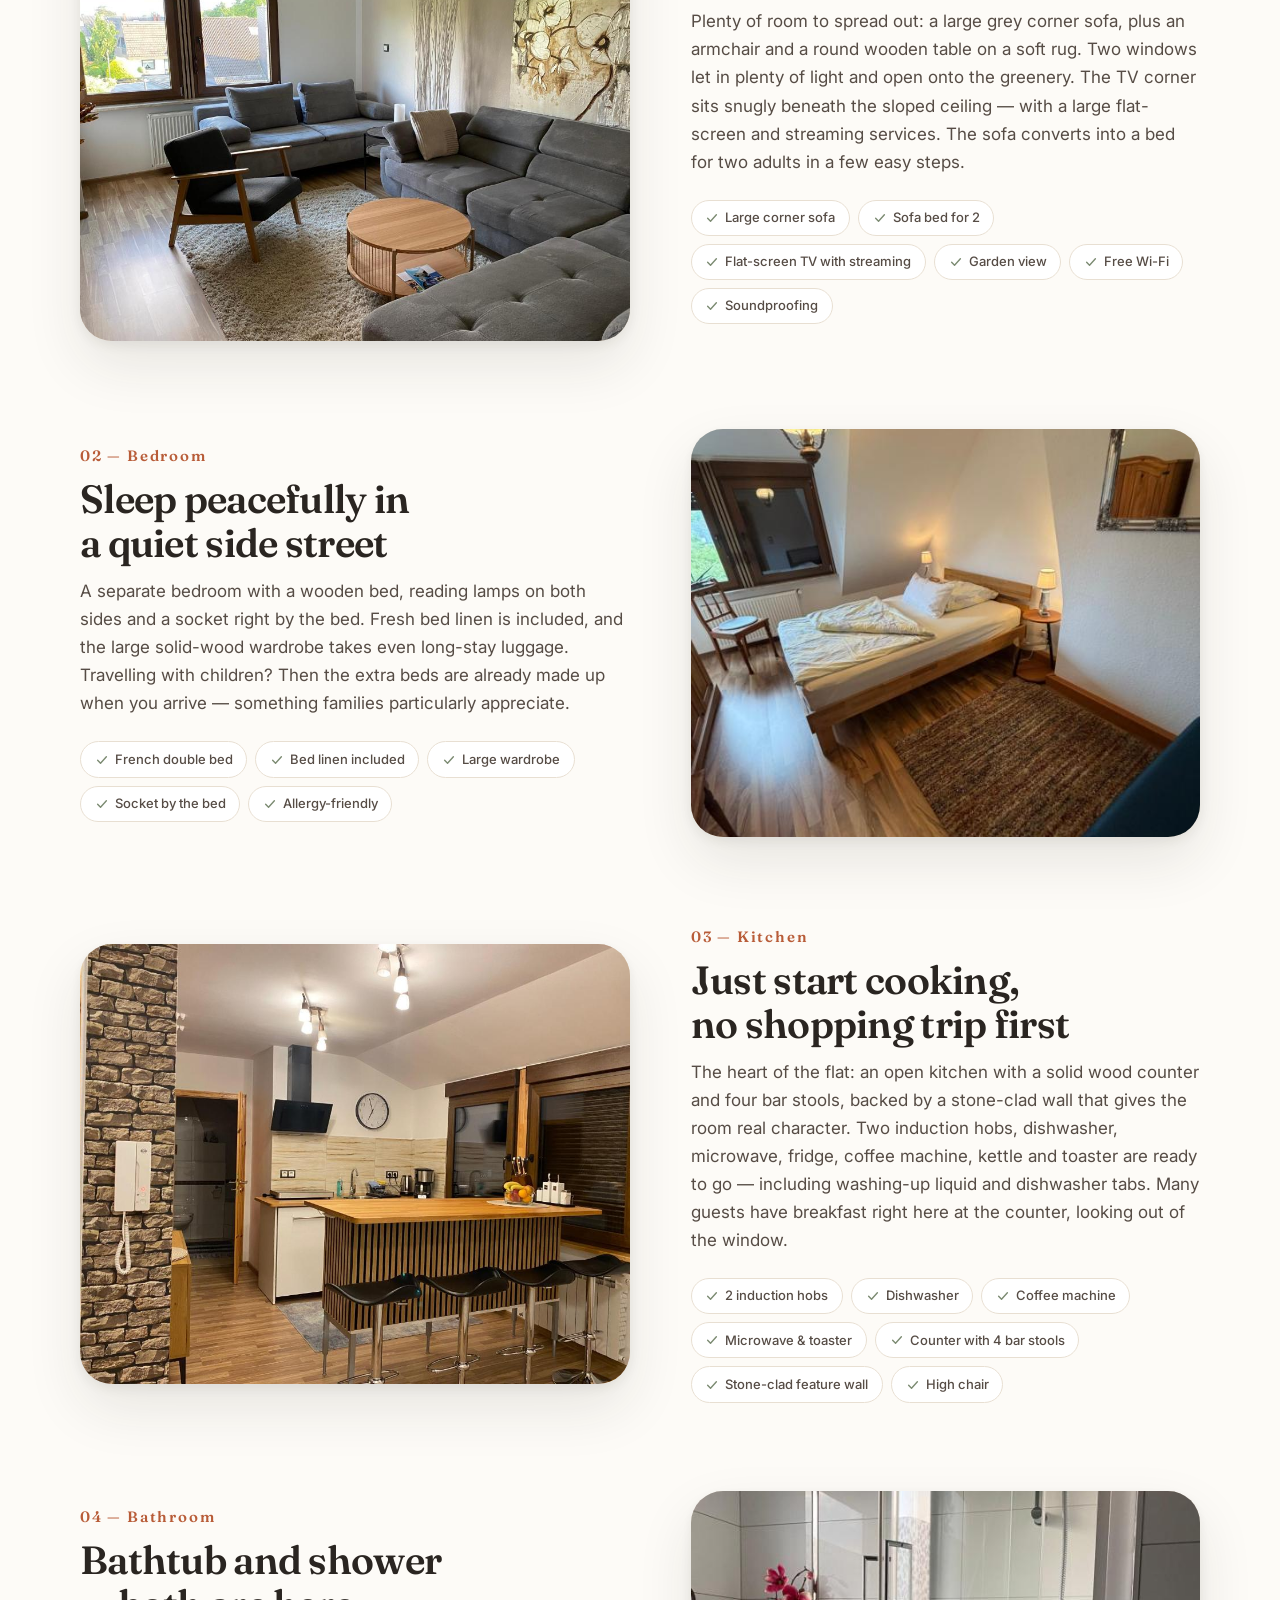
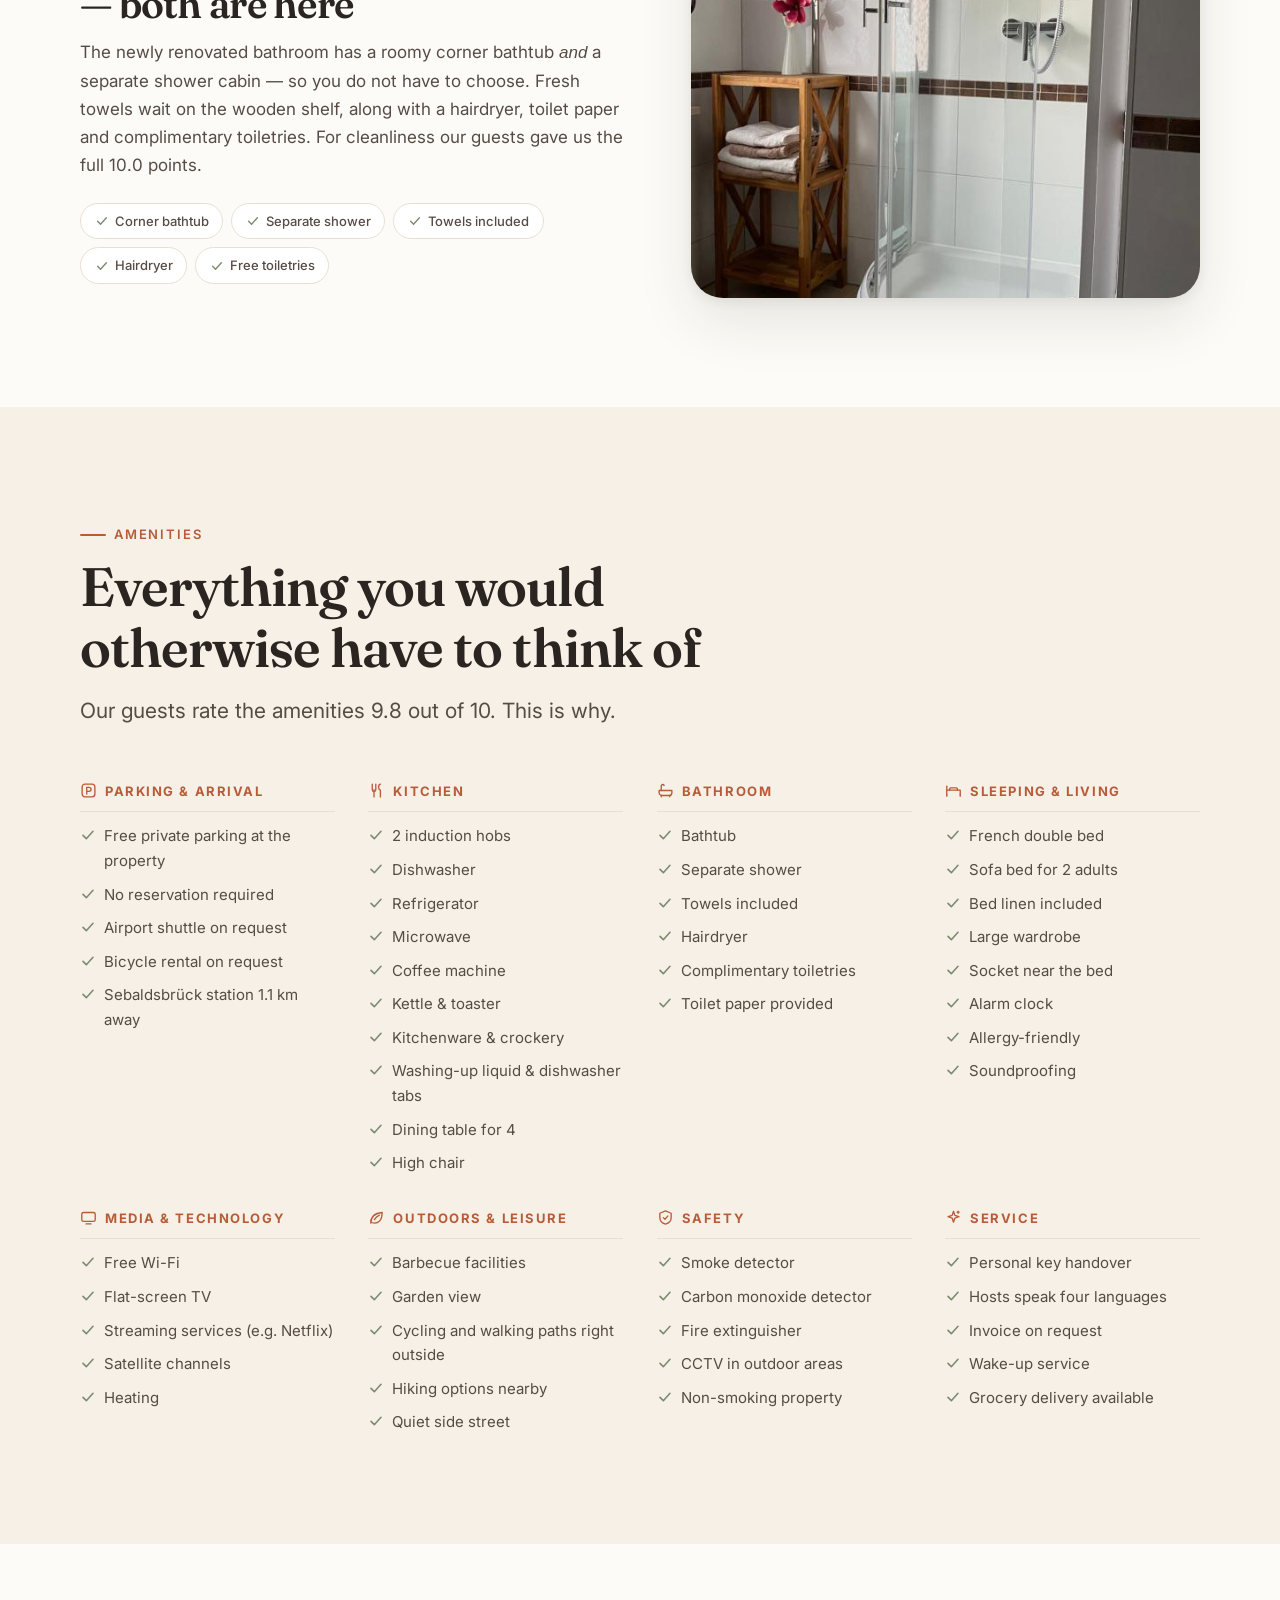
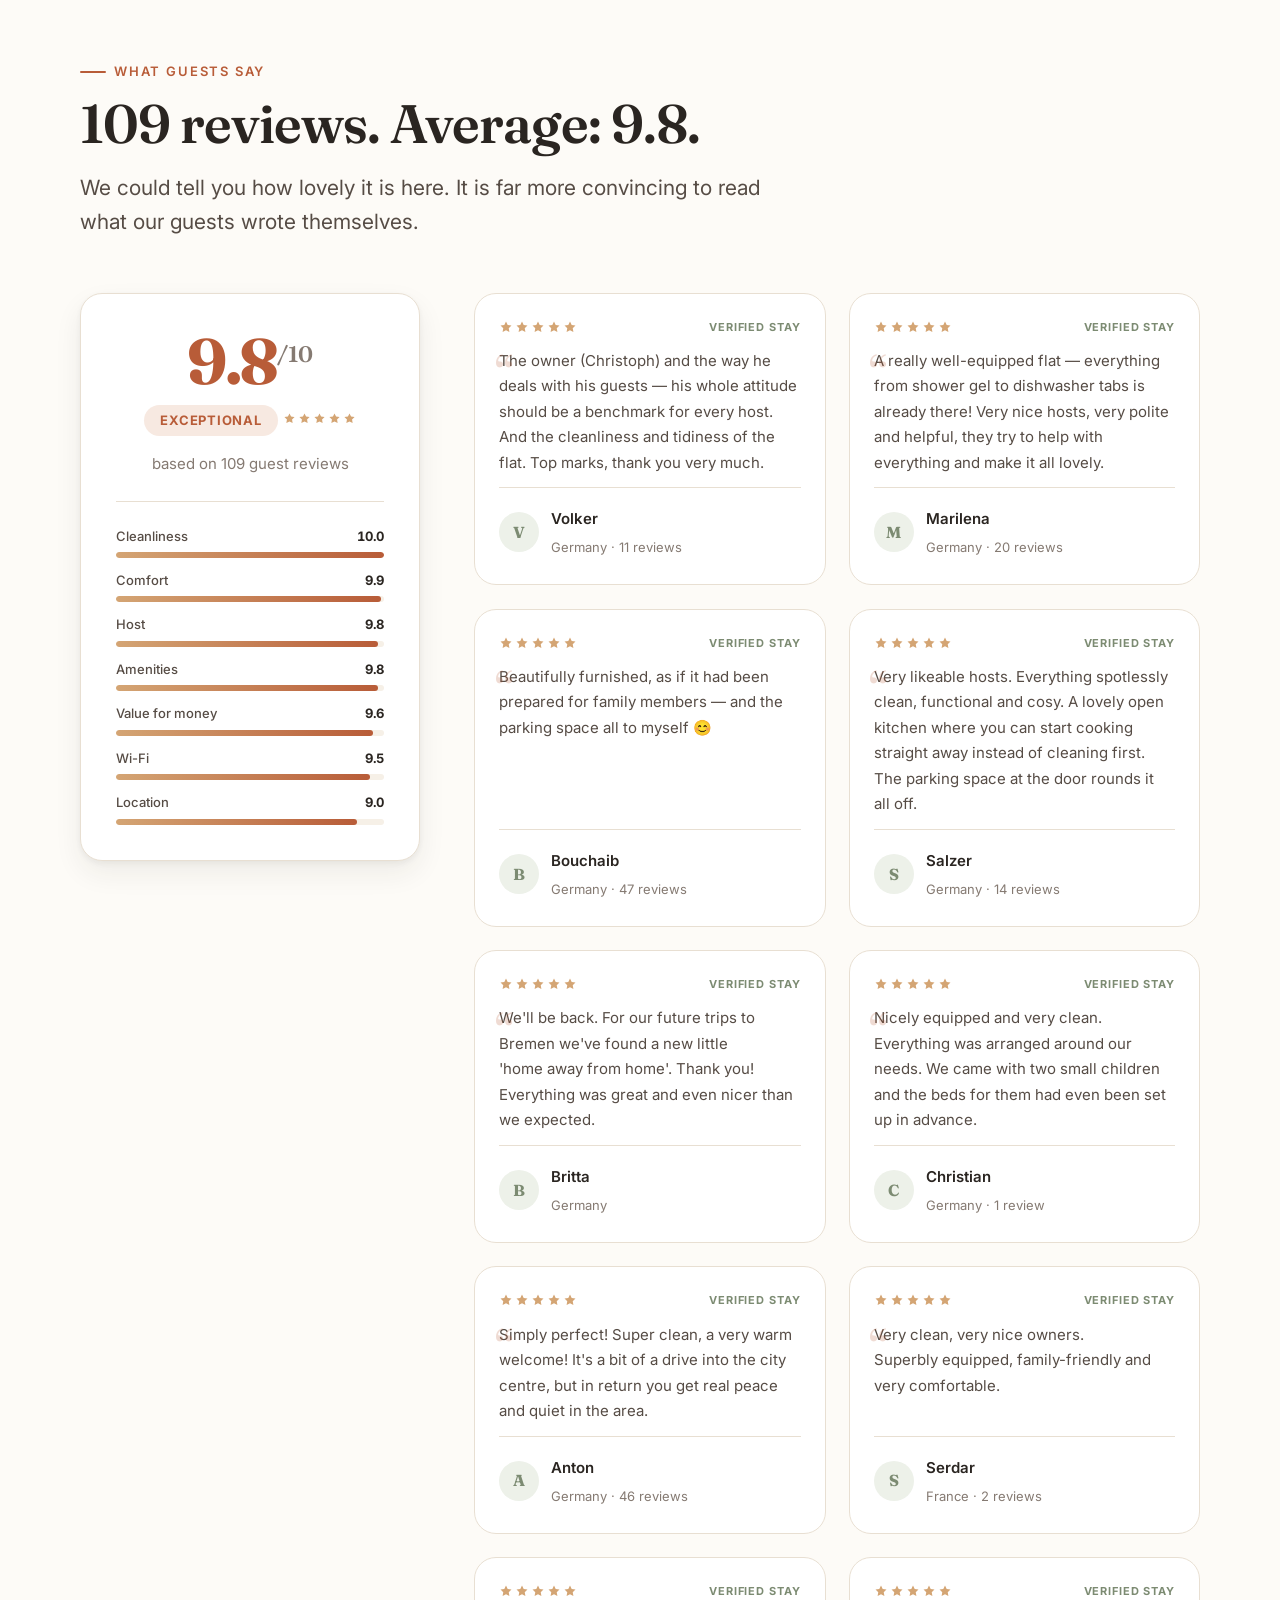
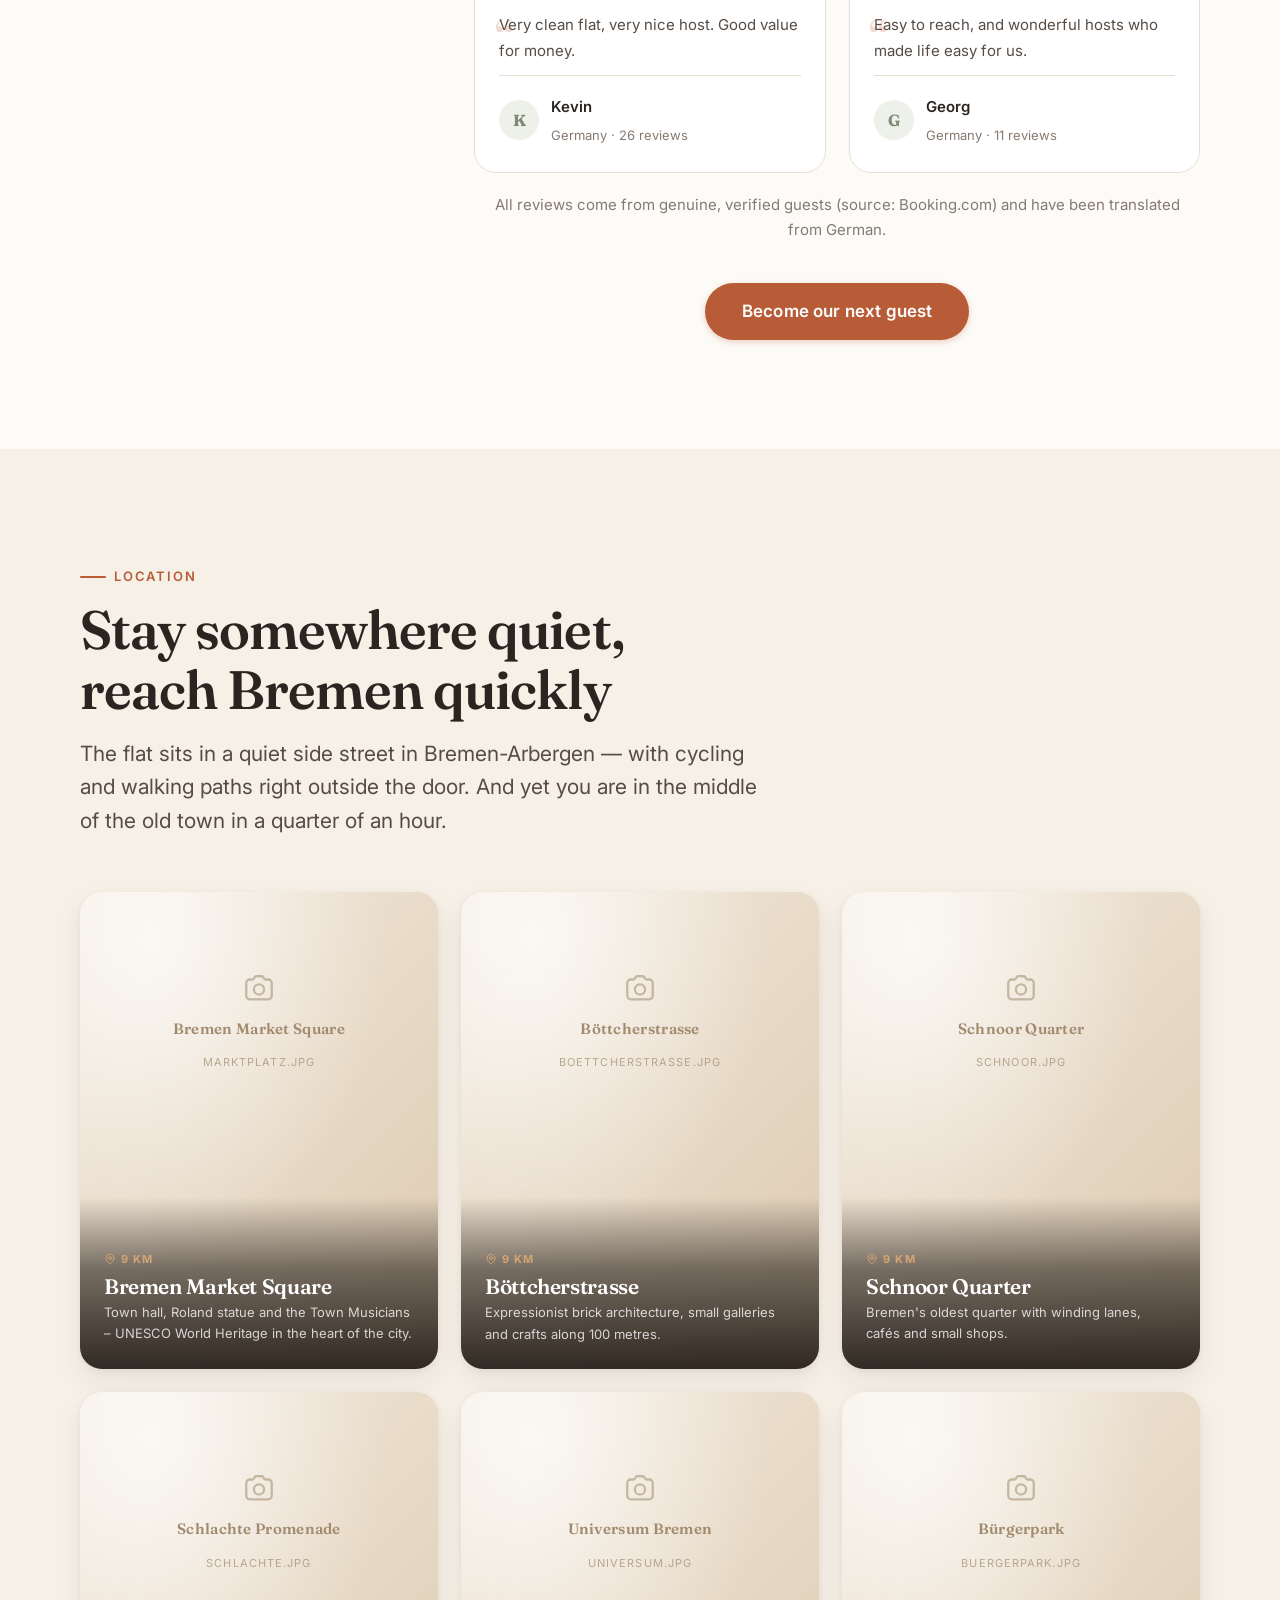
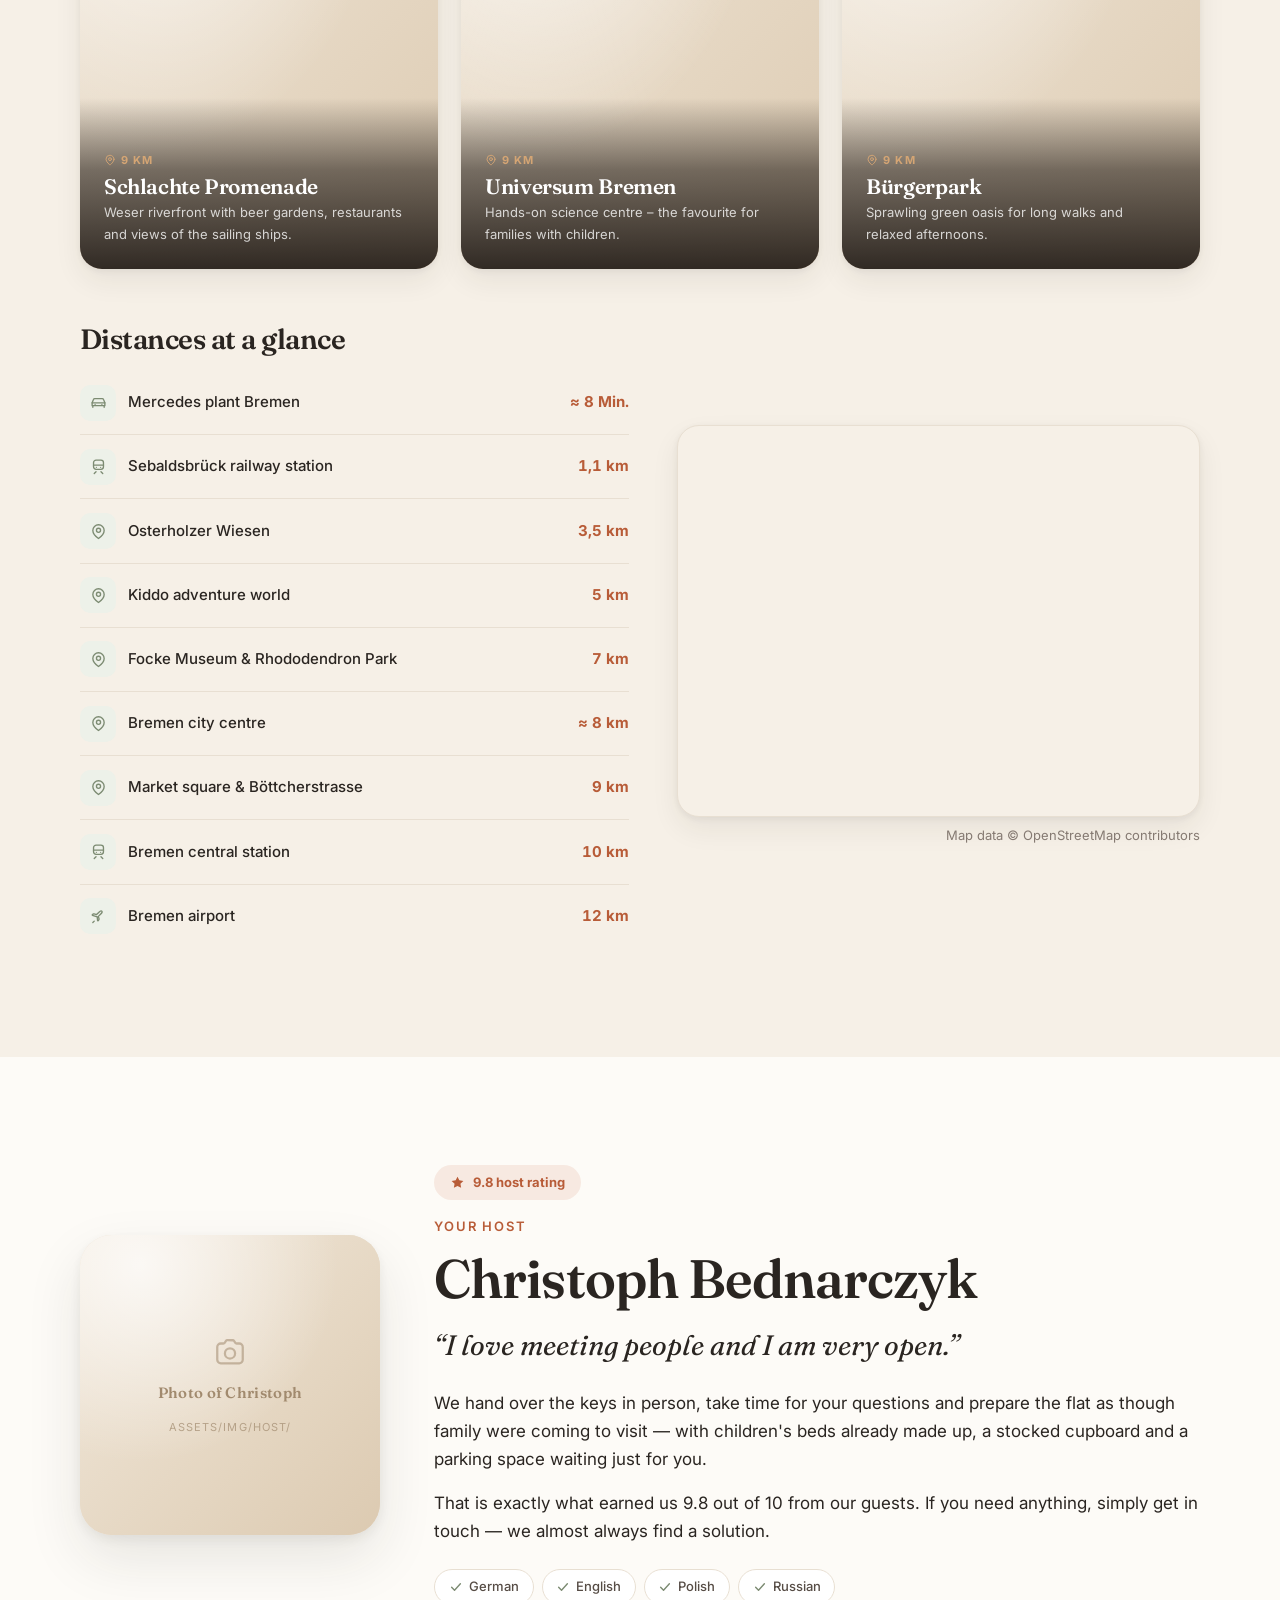
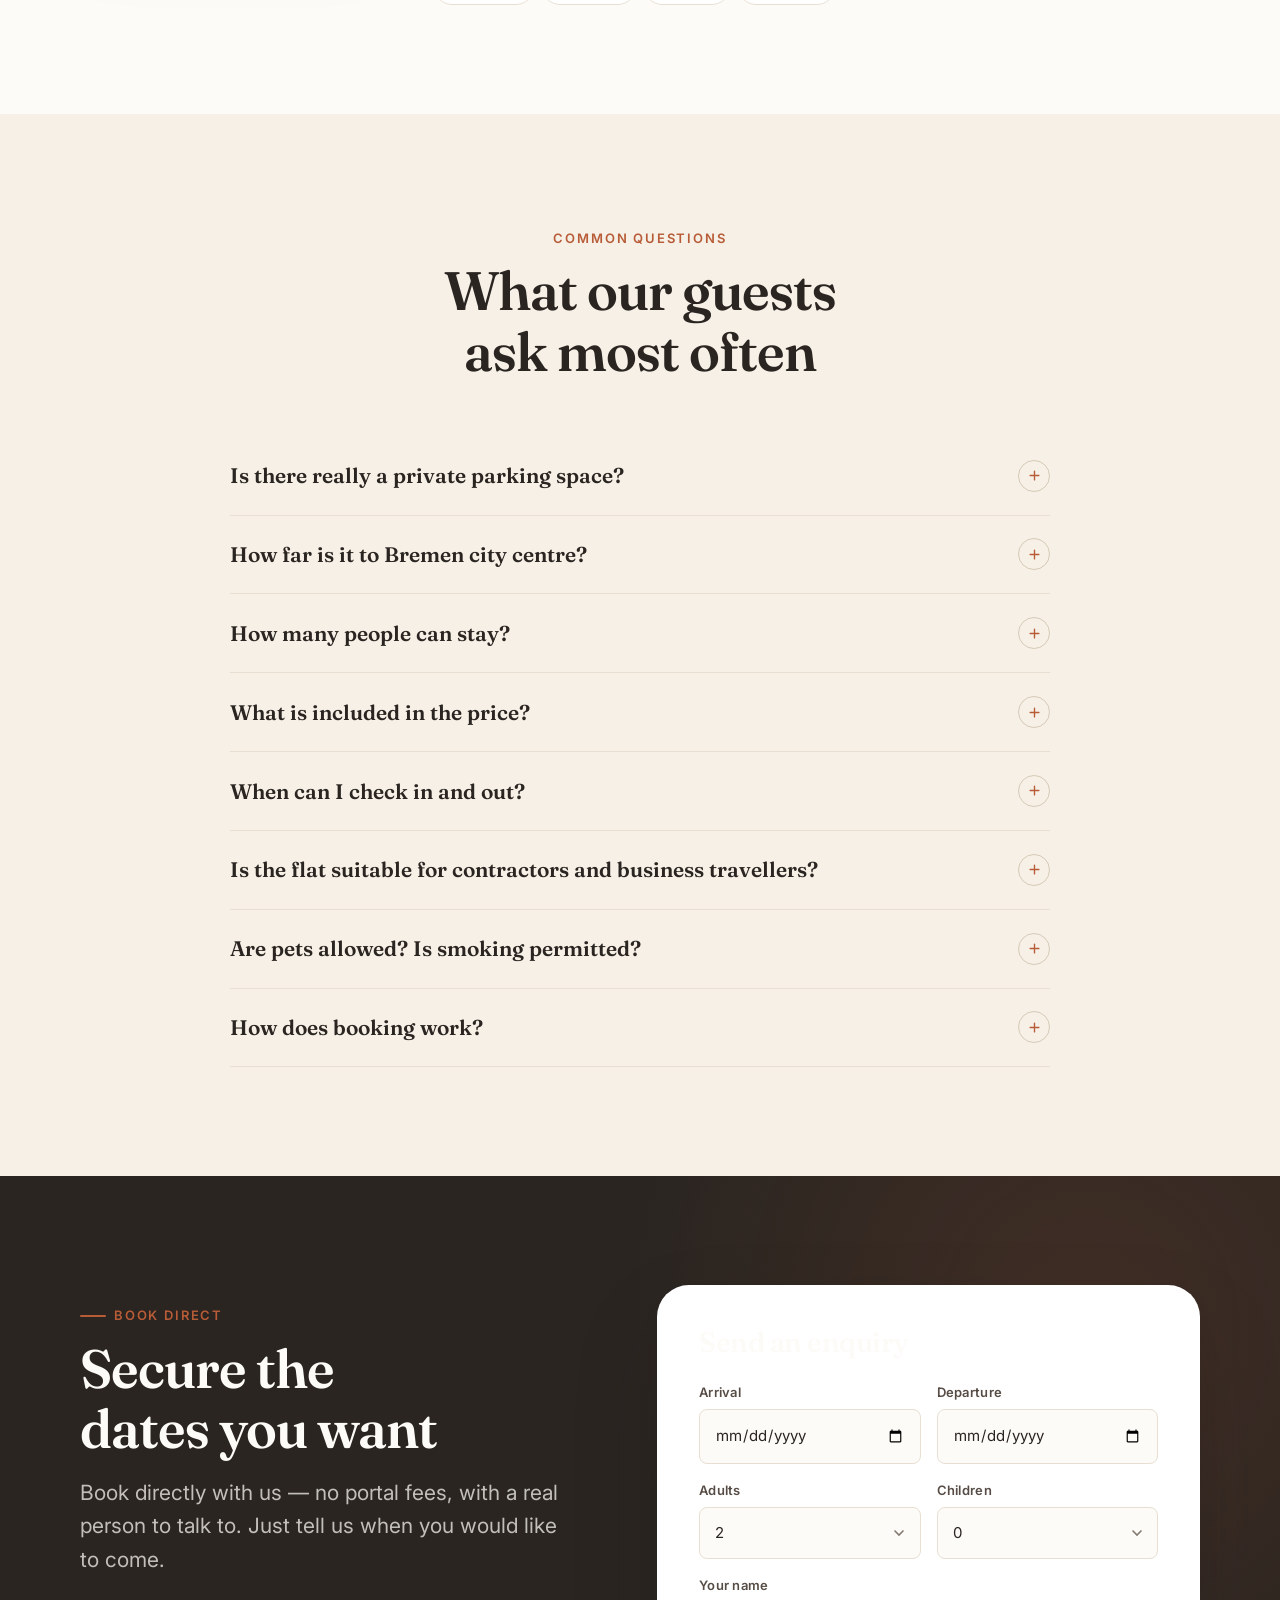
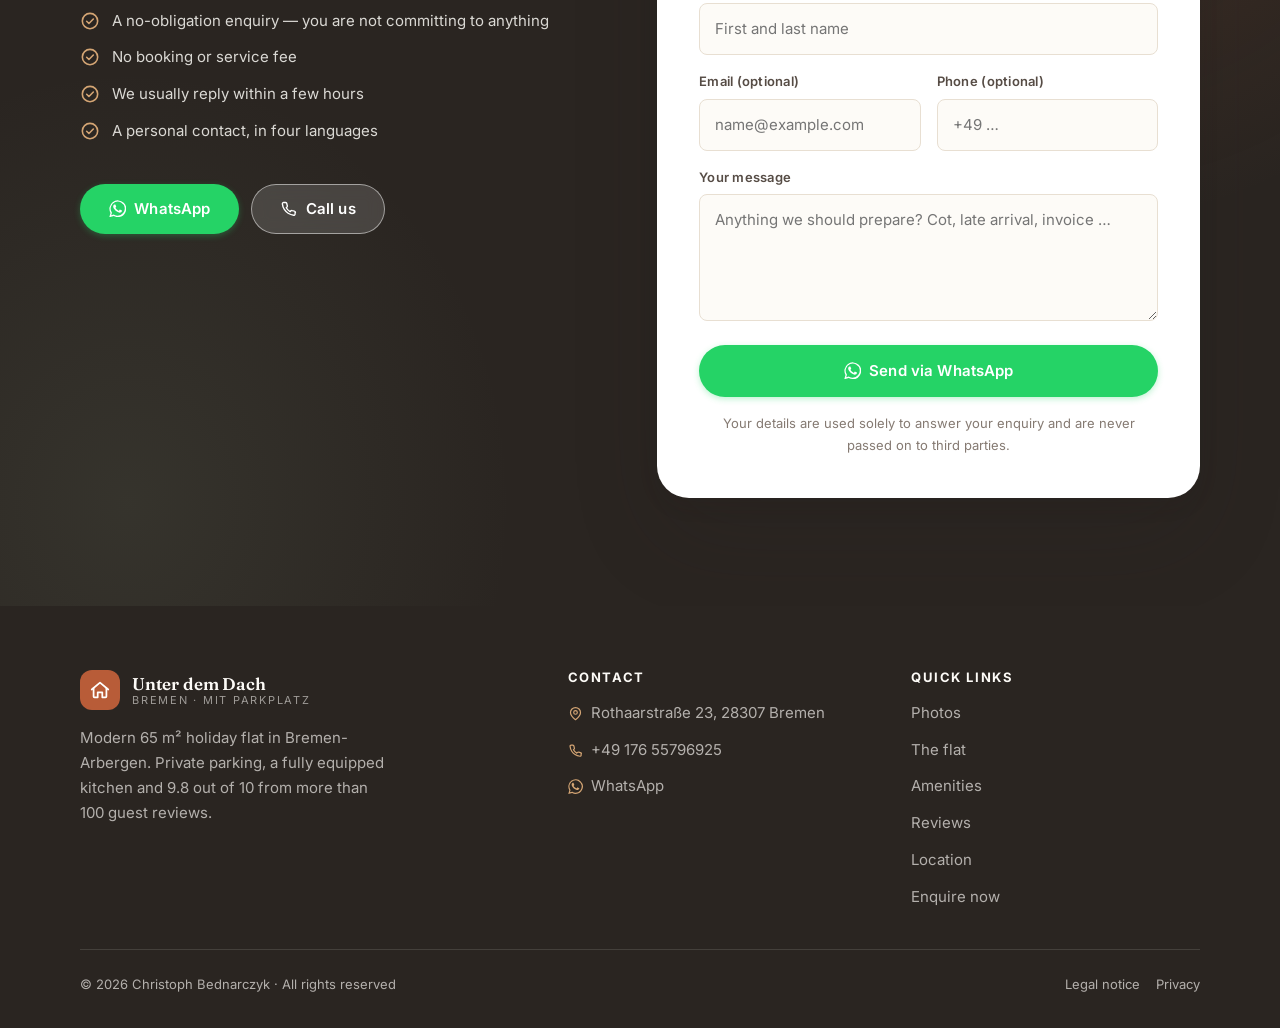
==== commit 527a4ee8: "Anfrageformular mit der Telefonnummer verbinden Telefon- und WhatsApp-Nummer in assets/js/config.js " ====
--- a/index.html
+++ b/index.html
@@ -717,7 +717,7 @@
                      data-i18n-placeholder="form.namePh" placeholder="Vor- und Nachname">
             </div>
             <div class="field">
-              <label for="f-email" data-i18n="form.email">E-Mail</label>
+              <label for="f-email" data-i18n="form.email">E-Mail (optional)</label>
               <input type="email" id="f-email" name="email" autocomplete="email"
                      data-i18n-placeholder="form.emailPh" placeholder="name@beispiel.de">
             </div>
--- a/assets/css/styles.css
+++ b/assets/css/styles.css
@@ -117,7 +117,7 @@
 a { color: inherit; text-decoration: none; }
 
 img, picture, svg, video { max-width: 100%; display: block; }
-img { height: auto; }
+img { height: auto; image-orientation: from-image; }
 
 ul, ol { margin: 0; padding: 0; list-style: none; }
 
@@ -676,7 +676,6 @@
 .gallery__grid {
   display: grid;
   grid-template-columns: repeat(auto-fill, minmax(min(100%, 280px), 1fr));
-  grid-auto-flow: dense;
   gap: clamp(.75rem, .4rem + 1vw, 1.125rem);
 }
 .shot {
@@ -690,7 +689,6 @@
 }
 .shot:hover { transform: translateY(-4px); box-shadow: var(--sh-lg); }
 .shot:hover img { transform: scale(1.06); }
-.shot--wide { grid-column: span 2; aspect-ratio: auto; }
 
 .shot__cap {
   position: absolute; inset: auto 0 0 0;
@@ -1288,7 +1286,6 @@
   .trust__item:nth-child(3)::before { display: none; }
   .host { grid-template-columns: 1fr; text-align: left; }
   .host__media { max-width: 220px; }
-  .shot--wide { grid-column: auto; aspect-ratio: 4 / 3; }
   .gallery__grid { grid-template-columns: repeat(auto-fill, minmax(min(100%, 220px), 1fr)); }
   .lightbox__prev, .lightbox__next { width: 44px; height: 44px; }
   .hero__scroll { display: none; }
